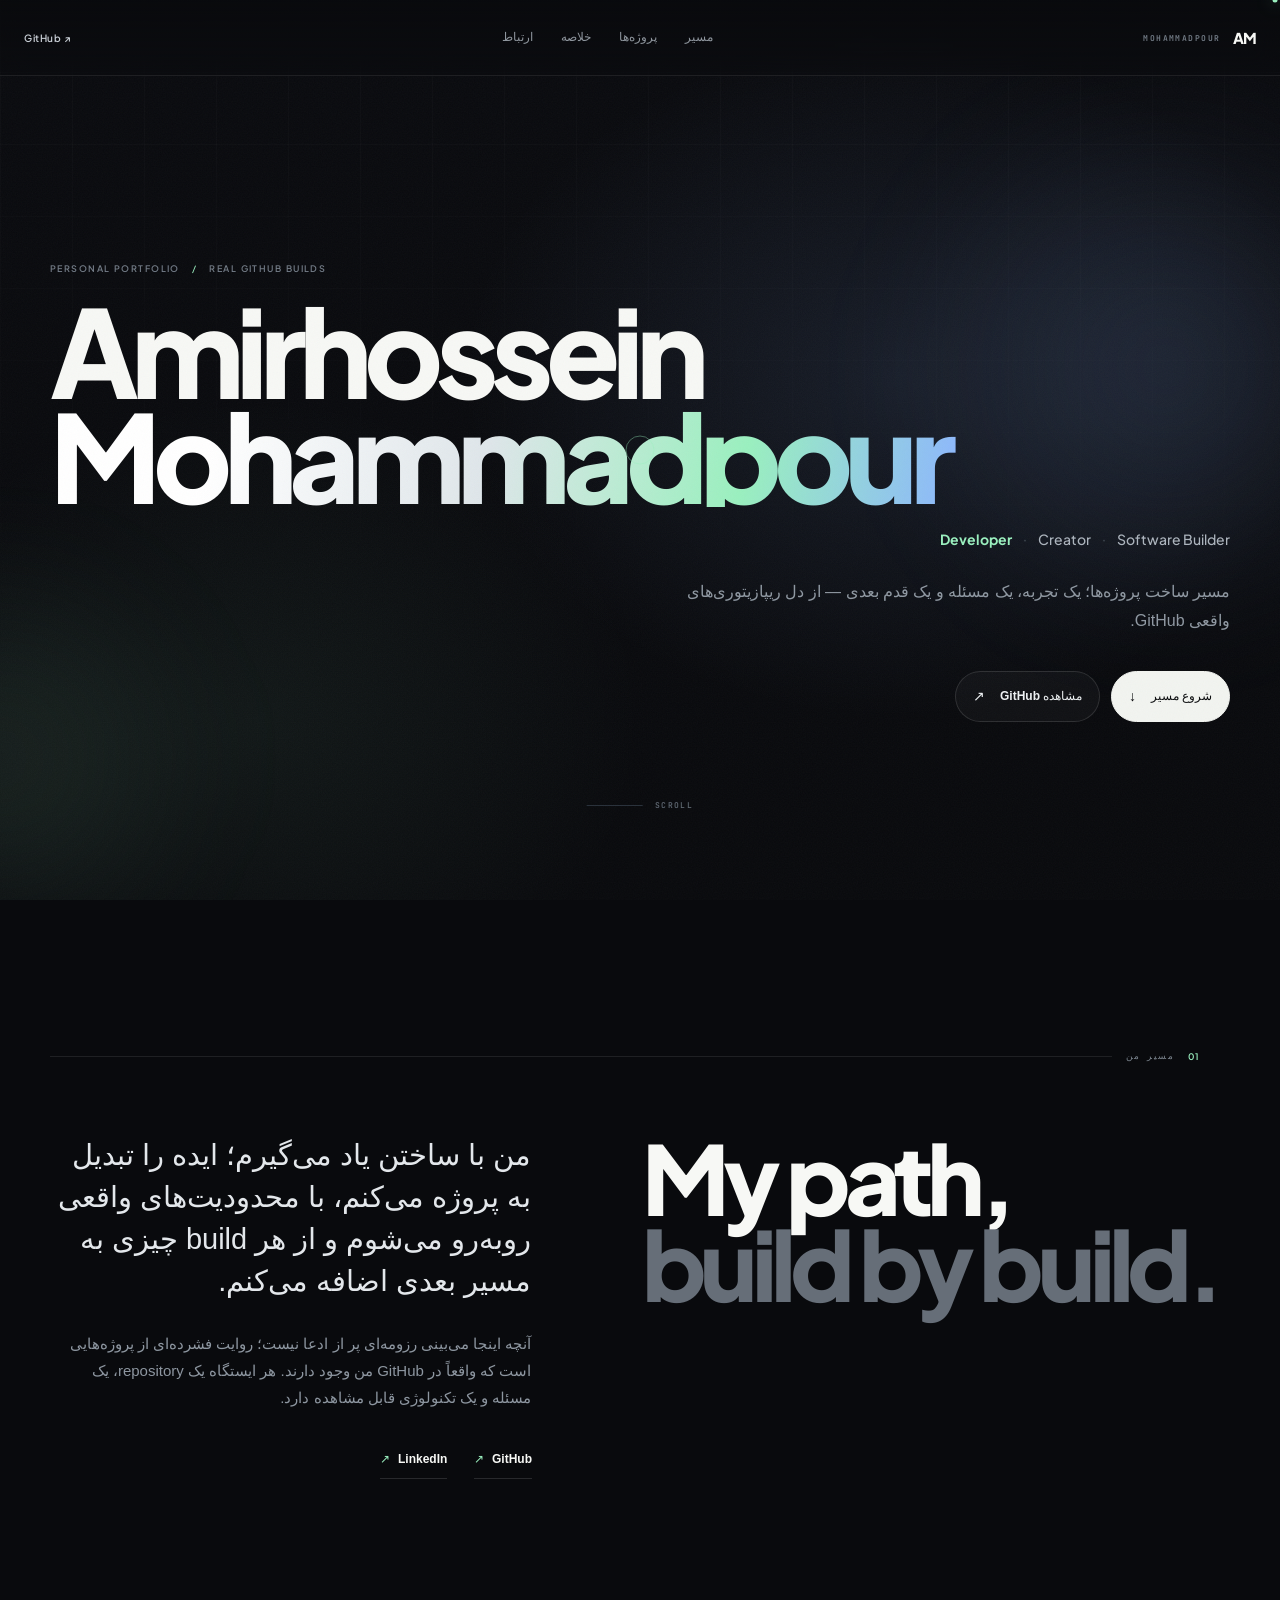
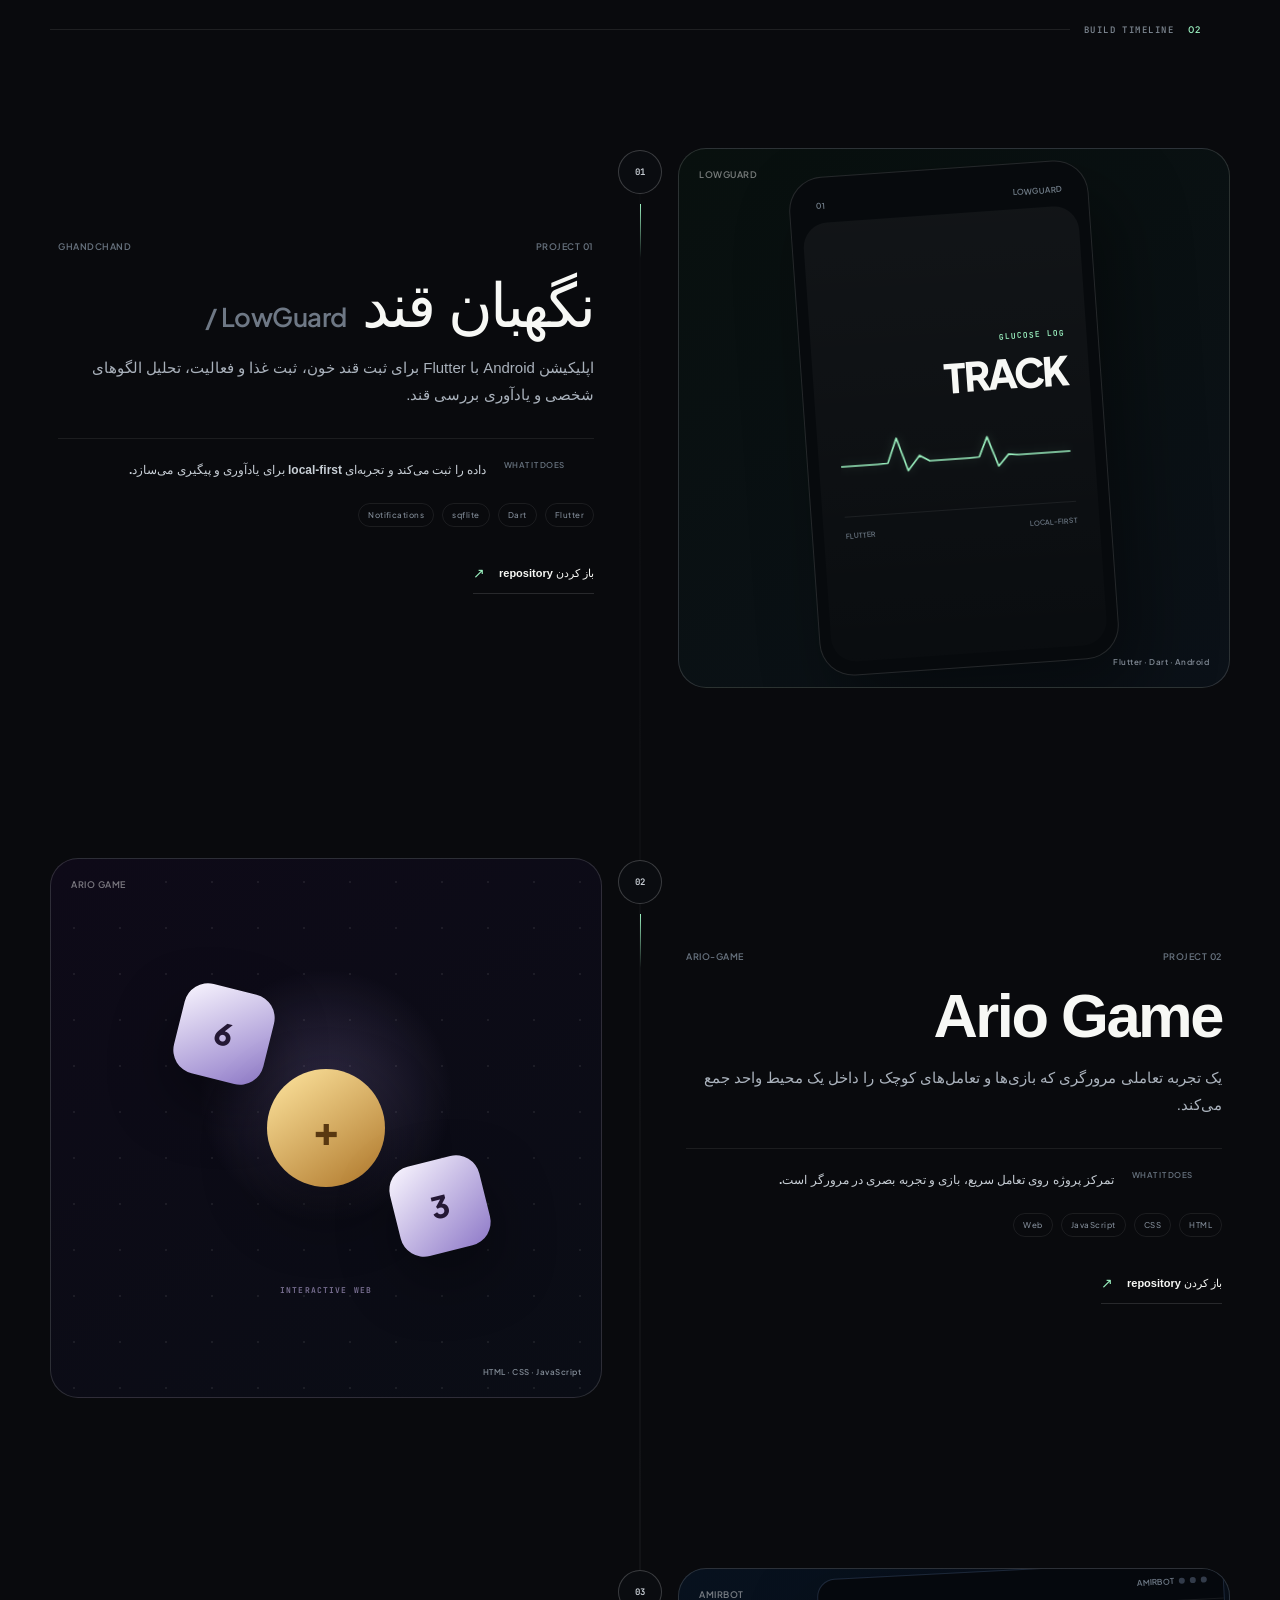
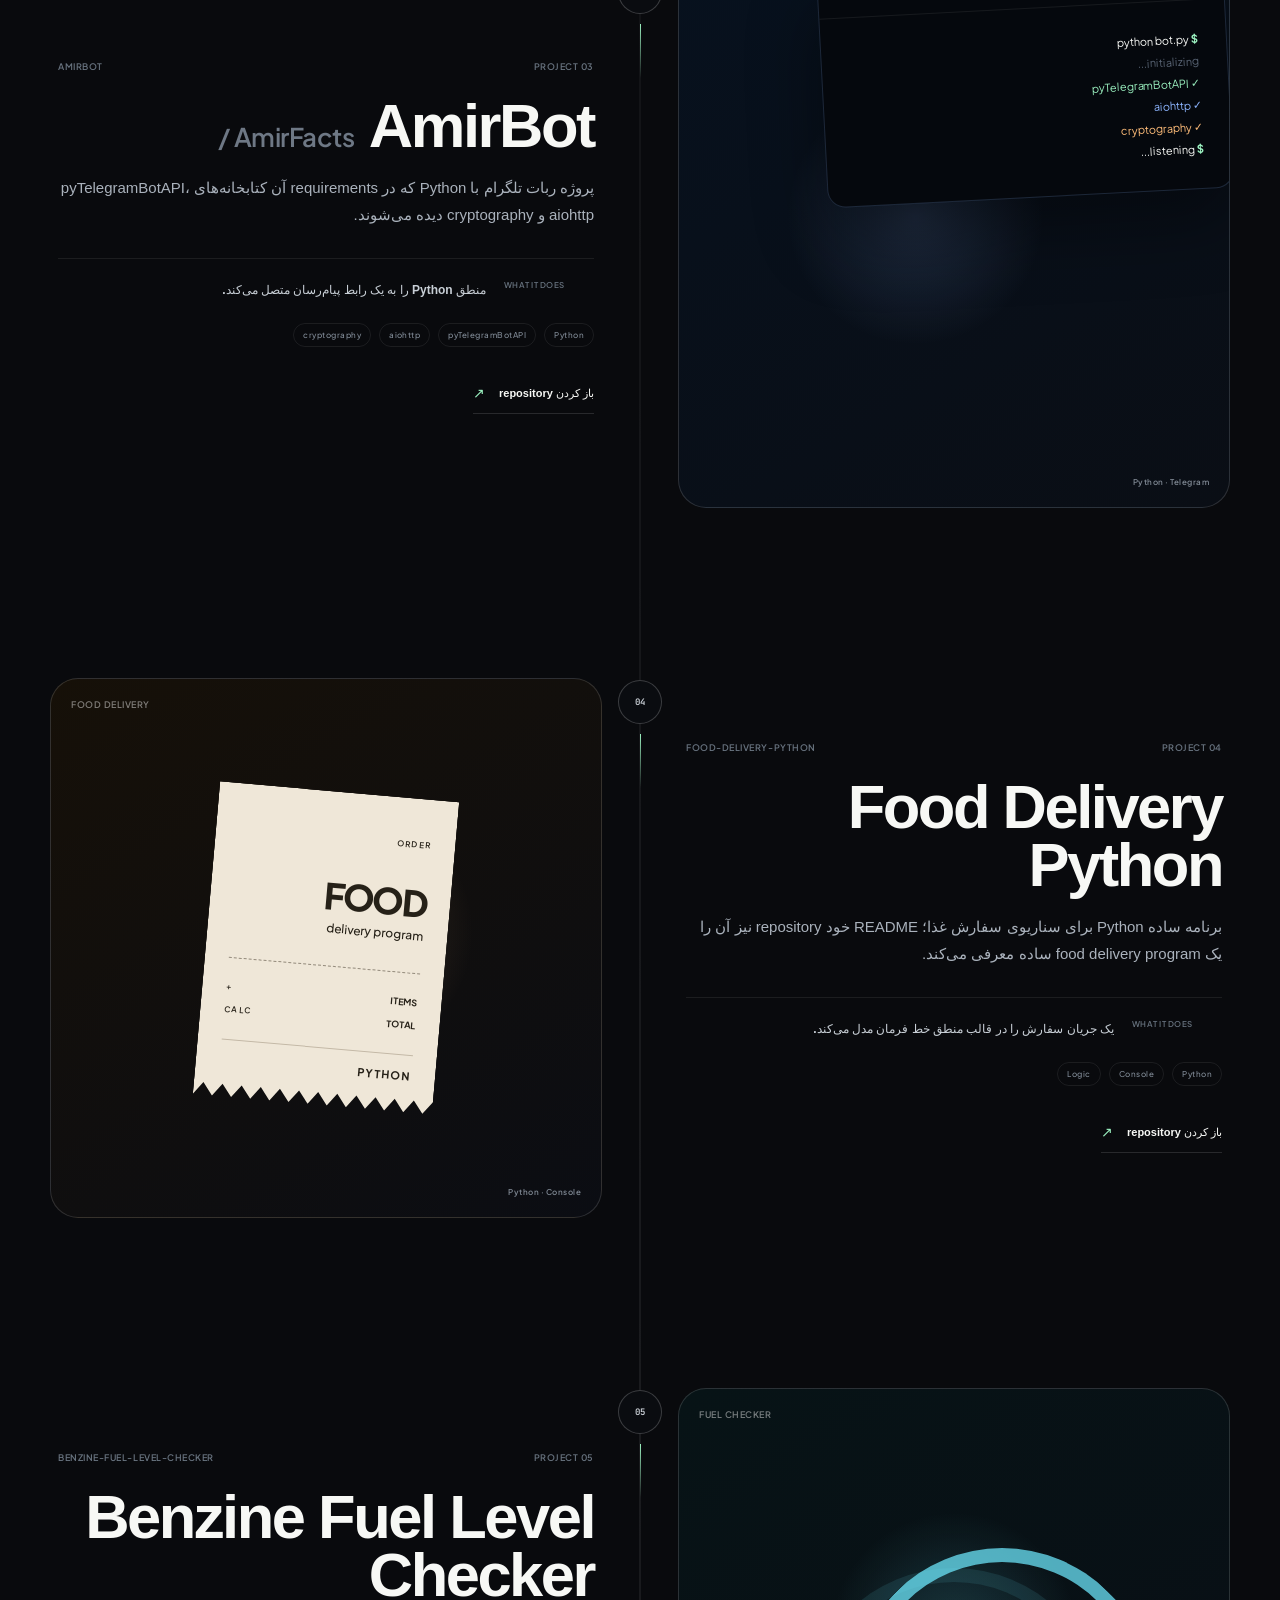
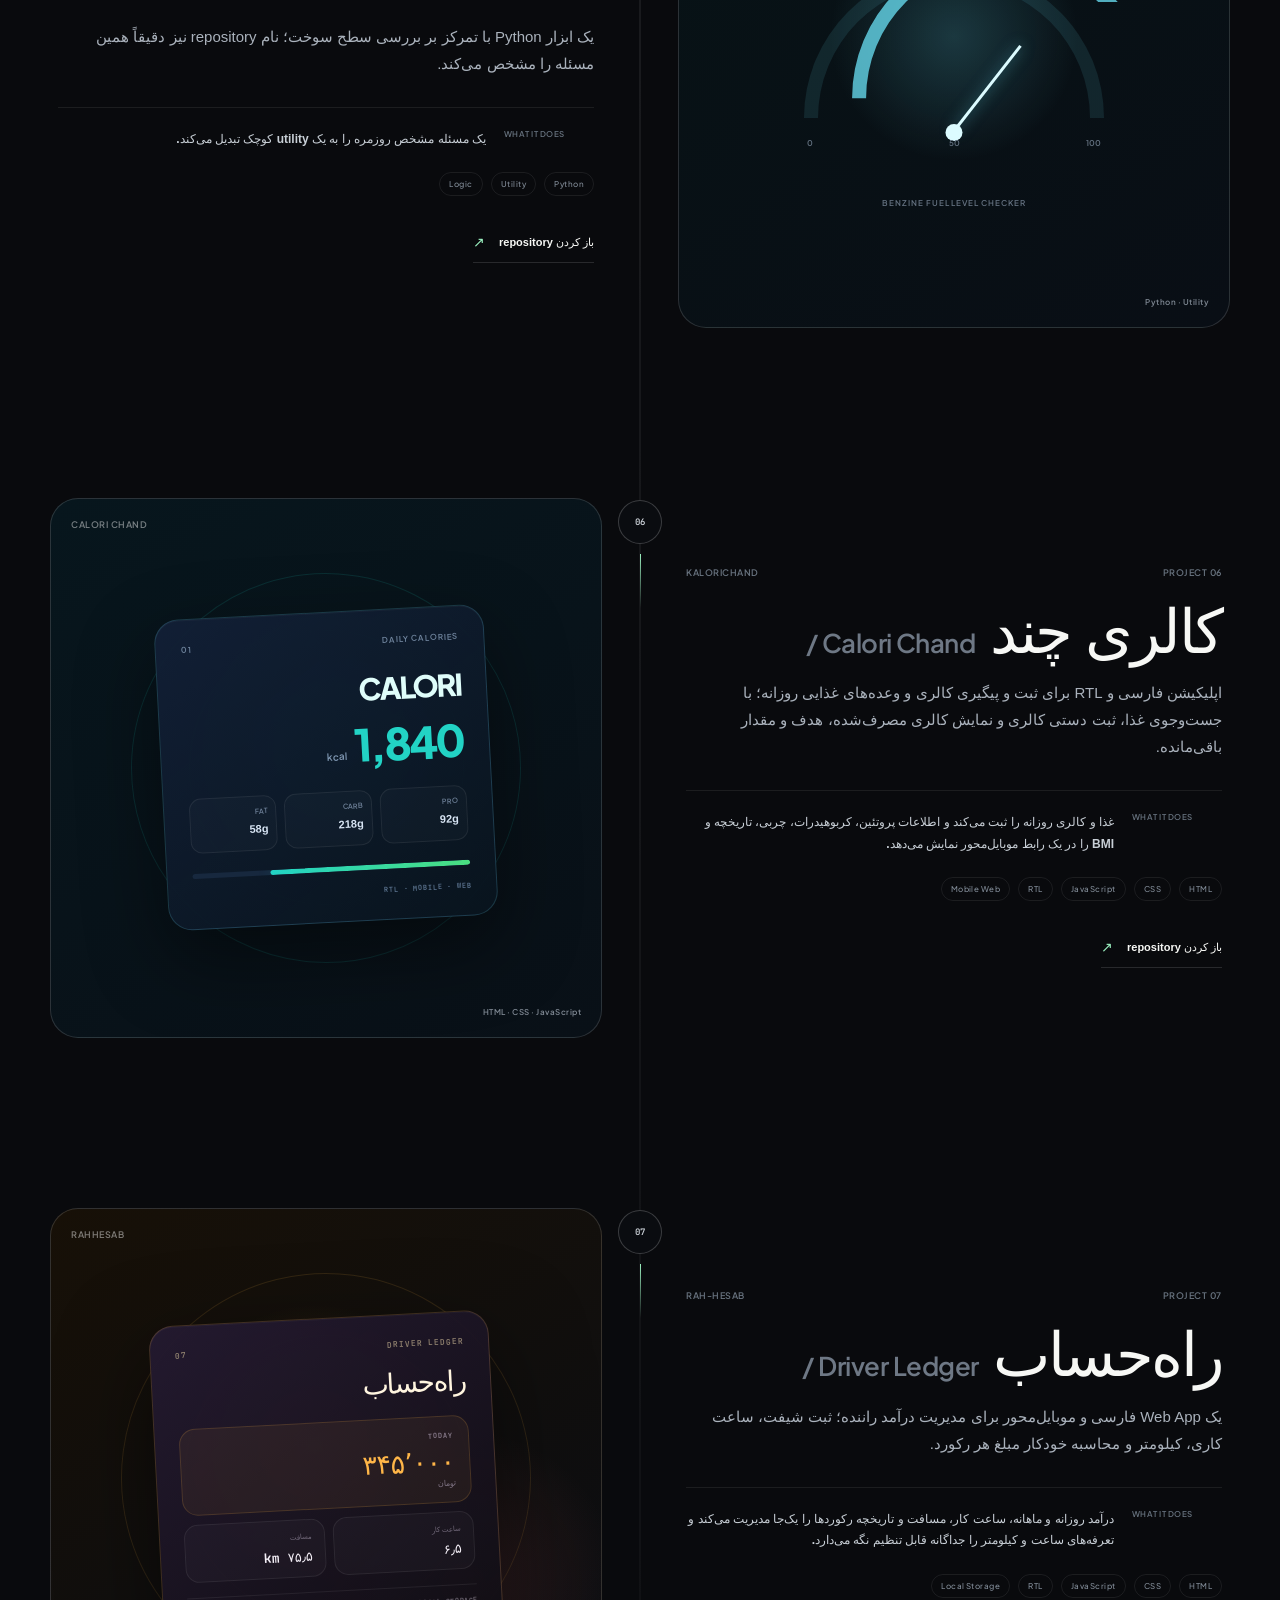
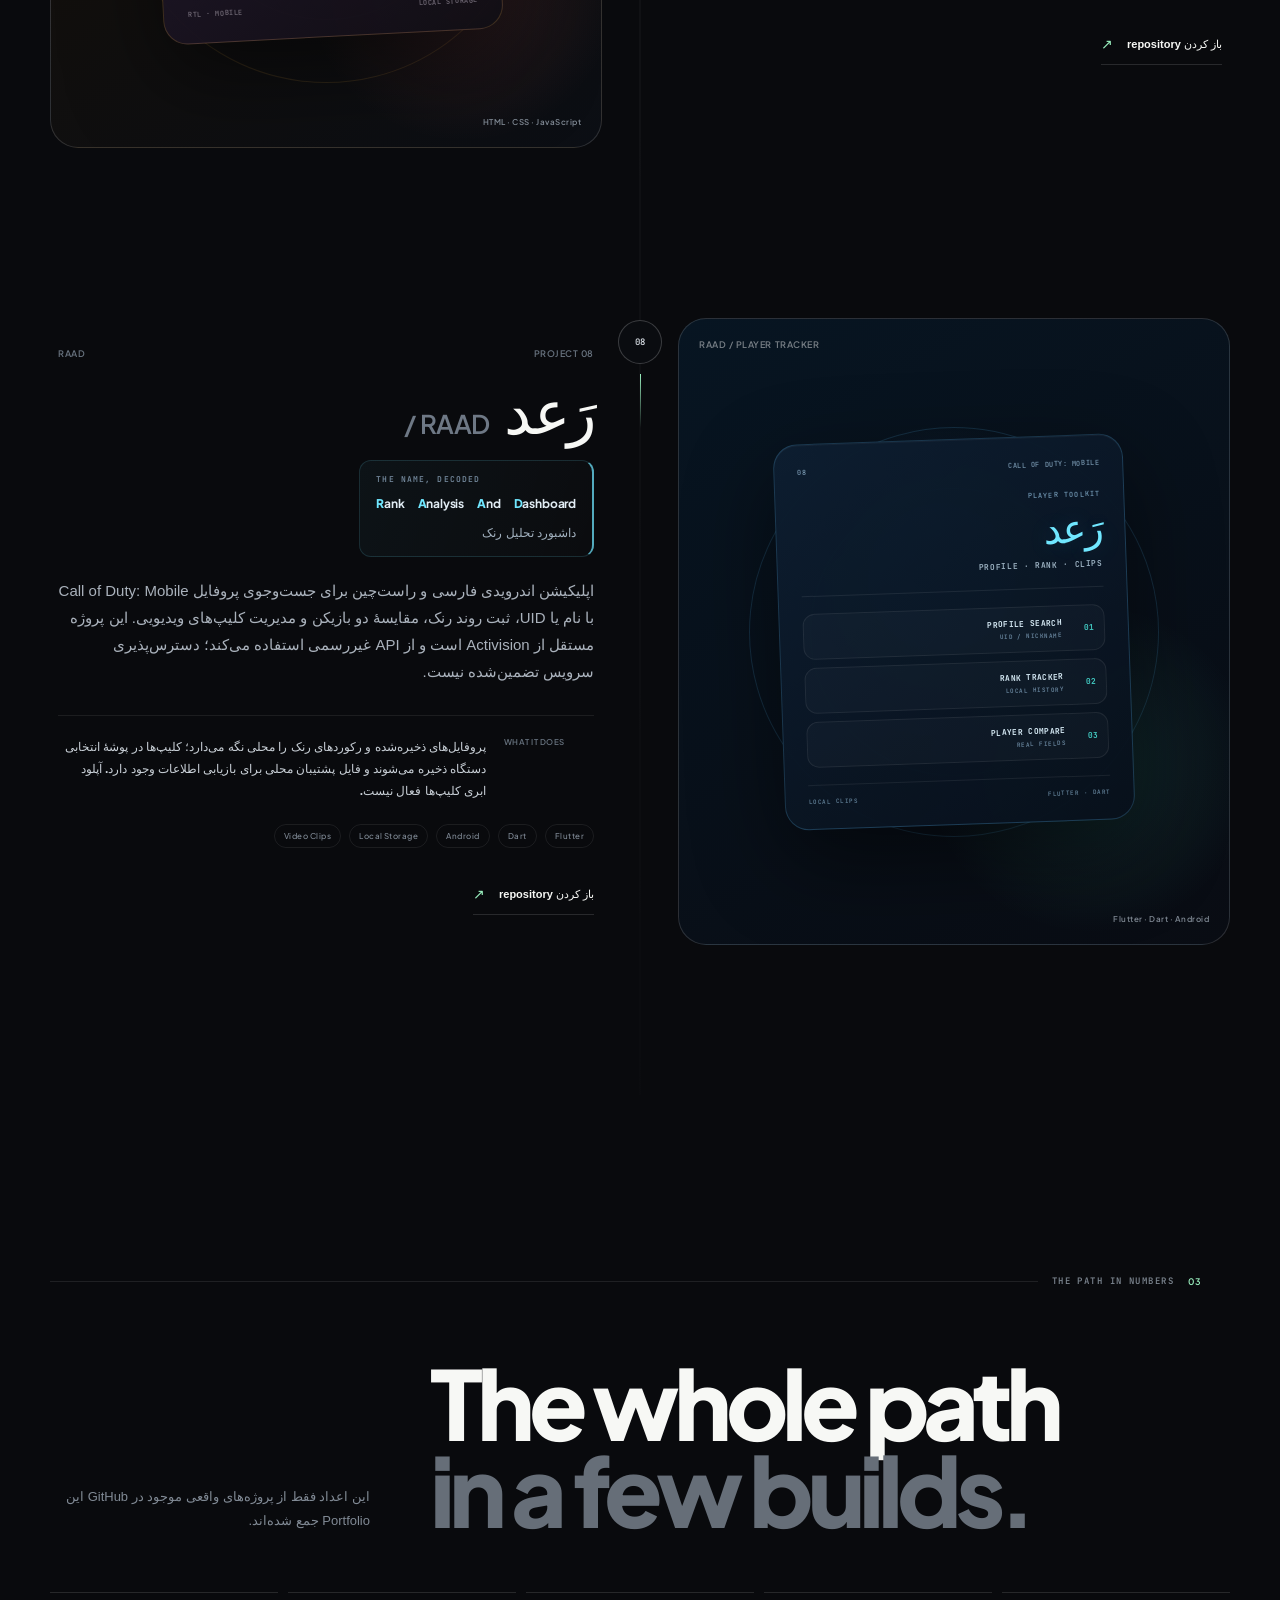
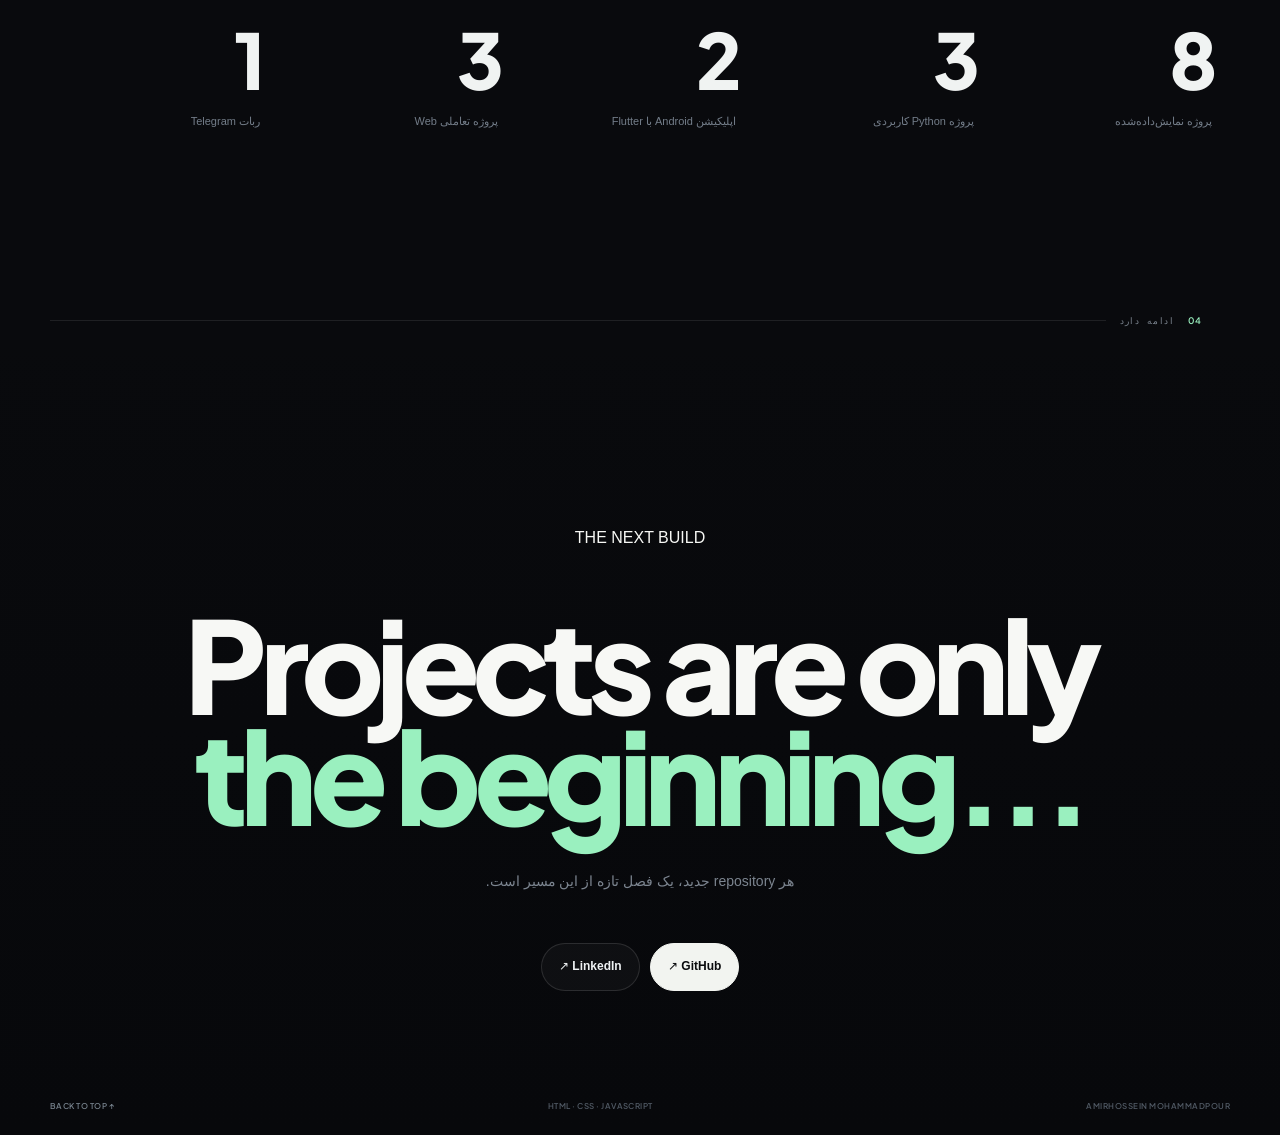
==== index.html @ 5d6fb44b "Trigger Pages refresh after removing amirvpn notice" ====
<!doctype html>
<!-- GitHub Pages rebuild marker: 2026-10-20 — RAAD portfolio cleanup -->
<html lang="fa" dir="rtl">
<head>
  <meta charset="utf-8">
  <meta name="viewport" content="width=device-width,initial-scale=1,viewport-fit=cover">
  <meta name="google-site-verification" content="b7CStk3qO2ciOXUlZgo4PaE_FqLcZEuTEDnnpddjotY" />
  <meta name="theme-color" content="#090a0d">
  <meta name="description" content="Amirhossein Mohammadpour — Developer, Creator, Software Builder">
  <meta property="og:title" content="Amirhossein Mohammadpour">
  <meta property="og:description" content="My path, build by build.">
  <title>Amirhossein Mohammadpour — Portfolio</title>
  <link rel="icon" href="favicon.svg" type="image/svg+xml">
  <link rel="preconnect" href="https://fonts.googleapis.com">
  <link rel="preconnect" href="https://fonts.gstatic.com" crossorigin>
  <link href="https://fonts.googleapis.com/css2?family=Estedad:wght@400;500;600;700;800&family=Plus+Jakarta+Sans:wght@400;500;600;700;800&family=JetBrains+Mono:wght@400;500;600&display=swap" rel="stylesheet">
  <link rel="stylesheet" href="styles.css?v=20261020-raad-clean">
</head>
<body>
  <div class="boot" id="boot"><span>AM</span><i></i></div>
  <div class="grain" aria-hidden="true"></div>
  <div class="cursor-dot" id="cursorDot" aria-hidden="true"></div>
  <div class="cursor-ring" id="cursorRing" aria-hidden="true"></div>

  <header class="topbar">
    <a class="logo" href="#top" aria-label="خانه">
      <strong>AM</strong>
      <span>MOHAMMADPOUR</span>
    </a>
    <nav class="topnav">
      <a href="#story">مسیر</a>
      <a href="#projects">پروژه‌ها</a>
      <a href="#numbers">خلاصه</a>
      <a href="#contact">ارتباط</a>
    </nav>
    <a class="top-link magnetic" href="https://github.com/Amirho33ein7" target="_blank" rel="noopener noreferrer">GitHub ↗</a>
    <button class="menu-btn" id="menuBtn" type="button" aria-expanded="false" aria-label="باز کردن منو"><span></span><span></span></button>
  </header>

  <div class="mobile-nav" id="mobileNav">
    <a href="#story">01 / مسیر</a>
    <a href="#projects">02 / پروژه‌ها</a>
    <a href="#numbers">03 / خلاصه</a>
    <a href="#contact">04 / ارتباط</a>
    <a href="https://github.com/Amirho33ein7" target="_blank" rel="noopener noreferrer">GitHub ↗</a>
  </div>

  <div class="progress-track"><span id="progress"></span></div>

  

  <main id="top">
    <section class="hero">
      <div class="hero-bg"></div>
      <div class="hero-glow hero-glow-one" data-speed=".12"></div>
      <div class="hero-glow hero-glow-two" data-speed="-.08"></div>

      <div class="wrap hero-inner">
        <div class="hero-meta reveal"><span>PERSONAL PORTFOLIO</span><b>/</b><span>REAL GITHUB BUILDS</span></div>
        <h1 class="hero-title">
          <span class="reveal">Amirhossein</span>
          <em class="reveal delay-1">Mohammadpour</em>
        </h1>
        <p class="hero-role reveal delay-2"><strong>Developer</strong><i>·</i><span>Creator</span><i>·</i><span>Software Builder</span></p>
        <p class="hero-intro reveal delay-3">مسیر ساخت پروژه‌ها؛ یک تجربه، یک مسئله و یک قدم بعدی — از دل ریپازیتوری‌های واقعی GitHub.</p>
        <div class="hero-actions reveal delay-4">
          <a class="pill pill-light magnetic" href="#story">شروع مسیر <b>↓</b></a>
          <a class="pill pill-dark magnetic" href="https://github.com/Amirho33ein7" target="_blank" rel="noopener noreferrer">مشاهده GitHub <b>↗</b></a>
        </div>
        <div class="hero-scroll"><span>SCROLL</span><i></i></div>
      </div>
    </section>

    <section class="intro wrap" id="story">
      <div class="section-cap reveal"><span>01</span><b>مسیر من</b><i></i></div>
      <div class="intro-grid">
        <h2 class="editorial reveal">My path,<br><em>build by build.</em></h2>
        <div class="intro-copy">
          <p class="lead reveal delay-1">من با ساختن یاد می‌گیرم؛ ایده را تبدیل به پروژه می‌کنم، با محدودیت‌های واقعی روبه‌رو می‌شوم و از هر build چیزی به مسیر بعدی اضافه می‌کنم.</p>
          <p class="reveal delay-2">آنچه اینجا می‌بینی رزومه‌ای پر از ادعا نیست؛ روایت فشرده‌ای از پروژه‌هایی است که واقعاً در GitHub من وجود دارند. هر ایستگاه یک repository، یک مسئله و یک تکنولوژی قابل مشاهده دارد.</p>
          <div class="socials reveal delay-3">
            <a class="text-link magnetic" href="https://github.com/Amirho33ein7" target="_blank" rel="noopener noreferrer">GitHub <span>↗</span></a>
            <a class="text-link magnetic" href="https://www.linkedin.com/in/amir-hossein-900009435/" target="_blank" rel="noopener noreferrer">LinkedIn <span>↗</span></a>
          </div>
        </div>
      </div>
    </section>

    <section class="timeline wrap" id="projects">
      <div class="section-cap reveal"><span>02</span><b>BUILD TIMELINE</b><i></i></div>

      <article class="timeline-item reveal" data-index="01">
        <div class="timeline-marker"><span>01</span><i></i></div>
        <div class="timeline-visual visual-green">
          <div class="visual-label">LOWGUARD</div>
          <div class="device health-device">
            <div class="device-top"><span>LOWGUARD</span><span>01</span></div>
            <div class="device-screen">
              <small>GLUCOSE LOG</small>
              <strong>TRACK</strong>
              <svg viewBox="0 0 420 100" aria-hidden="true"><path d="M0 67H66l19-1 18-44 18 60 22-26 18 11h72l18-1 16-35 18 54 19-20 19 2h92"/></svg>
              <div class="device-bottom"><span>LOCAL-FIRST</span><span>FLUTTER</span></div>
            </div>
          </div>
          <div class="visual-caption">Flutter · Dart · Android</div>
        </div>
        <div class="timeline-copy">
          <div class="item-meta"><span>PROJECT 01</span><span>GHANDCHAND</span></div>
          <h3>نگهبان قند <small>/ LowGuard</small></h3>
          <p>اپلیکیشن Android با Flutter برای ثبت قند خون، ثبت غذا و فعالیت، تحلیل الگوهای شخصی و یادآوری بررسی قند.</p>
          <div class="why"><span>WHAT IT DOES</span><b>داده را ثبت می‌کند و تجربه‌ای local-first برای یادآوری و پیگیری می‌سازد.</b></div>
          <div class="tags"><span>Flutter</span><span>Dart</span><span>sqflite</span><span>Notifications</span></div>
          <a class="item-link magnetic" href="https://github.com/Amirho33ein7/ghandchand" target="_blank" rel="noopener noreferrer">باز کردن repository <b>↗</b></a>
        </div>
      </article>

      <article class="timeline-item reverse reveal" data-index="02">
        <div class="timeline-marker"><span>02</span><i></i></div>
        <div class="timeline-visual visual-purple">
          <div class="visual-label">ARIO GAME</div>
          <div class="game-stage">
            <div class="star-field"></div>
            <div class="die die-one">6</div>
            <div class="coin"><span>+</span></div>
            <div class="die die-two">3</div>
            <b>INTERACTIVE WEB</b>
          </div>
          <div class="visual-caption">HTML · CSS · JavaScript</div>
        </div>
        <div class="timeline-copy">
          <div class="item-meta"><span>PROJECT 02</span><span>ARIO-GAME</span></div>
          <h3>Ario Game</h3>
          <p>یک تجربه تعاملی مرورگری که بازی‌ها و تعامل‌های کوچک را داخل یک محیط واحد جمع می‌کند.</p>
          <div class="why"><span>WHAT IT DOES</span><b>تمرکز پروژه روی تعامل سریع، بازی و تجربه بصری در مرورگر است.</b></div>
          <div class="tags"><span>HTML</span><span>CSS</span><span>JavaScript</span><span>Web</span></div>
          <a class="item-link magnetic" href="https://github.com/Amirho33ein7/ario-game" target="_blank" rel="noopener noreferrer">باز کردن repository <b>↗</b></a>
        </div>
      </article>

      <article class="timeline-item reveal" data-index="03">
        <div class="timeline-marker"><span>03</span><i></i></div>
        <div class="timeline-visual visual-blue">
          <div class="visual-label">AMIRBOT</div>
          <div class="terminal">
            <div class="terminal-top"><i></i><i></i><i></i><span>AMIRBOT</span></div>
            <div class="terminal-body">
              <p><b>$</b> python bot.py</p>
              <p class="muted">initializing...</p>
              <p class="green">✓ pyTelegramBotAPI</p>
              <p class="blue">✓ aiohttp</p>
              <p class="orange">✓ cryptography</p>
              <p><b>$</b> listening...</p>
            </div>
          </div>
          <div class="visual-caption">Python · Telegram</div>
        </div>
        <div class="timeline-copy">
          <div class="item-meta"><span>PROJECT 03</span><span>AMIRBOT</span></div>
          <h3>AmirBot <small>/ AmirFacts</small></h3>
          <p>پروژه ربات تلگرام با Python که در requirements آن کتابخانه‌های pyTelegramBotAPI، aiohttp و cryptography دیده می‌شوند.</p>
          <div class="why"><span>WHAT IT DOES</span><b>منطق Python را به یک رابط پیام‌رسان متصل می‌کند.</b></div>
          <div class="tags"><span>Python</span><span>pyTelegramBotAPI</span><span>aiohttp</span><span>cryptography</span></div>
          <a class="item-link magnetic" href="https://github.com/Amirho33ein7/amirbot" target="_blank" rel="noopener noreferrer">باز کردن repository <b>↗</b></a>
        </div>
      </article>

      <article class="timeline-item reverse reveal" data-index="04">
        <div class="timeline-marker"><span>04</span><i></i></div>
        <div class="timeline-visual visual-warm">
          <div class="visual-label">FOOD DELIVERY</div>
          <div class="paper">
            <span>ORDER</span><strong>FOOD</strong><em>delivery program</em>
            <i></i>
            <div><b>ITEMS</b><span>+</span></div>
            <div><b>TOTAL</b><span>CALC</span></div>
            <small>PYTHON</small>
          </div>
          <div class="visual-caption">Python · Console</div>
        </div>
        <div class="timeline-copy">
          <div class="item-meta"><span>PROJECT 04</span><span>FOOD-DELIVERY-PYTHON</span></div>
          <h3>Food Delivery Python</h3>
          <p>برنامه ساده Python برای سناریوی سفارش غذا؛ README خود repository نیز آن را یک food delivery program ساده معرفی می‌کند.</p>
          <div class="why"><span>WHAT IT DOES</span><b>یک جریان سفارش را در قالب منطق خط فرمان مدل می‌کند.</b></div>
          <div class="tags"><span>Python</span><span>Console</span><span>Logic</span></div>
          <a class="item-link magnetic" href="https://github.com/Amirho33ein7/food-delivery-python" target="_blank" rel="noopener noreferrer">باز کردن repository <b>↗</b></a>
        </div>
      </article>

      <article class="timeline-item reveal" data-index="05">
        <div class="timeline-marker"><span>05</span><i></i></div>
        <div class="timeline-visual visual-cyan">
          <div class="visual-label">FUEL CHECKER</div>
          <div class="fuel-gauge">
            <div class="arc"></div><div class="needle"></div><div class="hub"></div>
            <span>0</span><span>50</span><span>100</span>
          </div>
          <div class="fuel-name">BENZINE FUEL LEVEL CHECKER</div>
          <div class="visual-caption">Python · Utility</div>
        </div>
        <div class="timeline-copy">
          <div class="item-meta"><span>PROJECT 05</span><span>BENZINE-FUEL-LEVEL-CHECKER</span></div>
          <h3>Benzine Fuel Level Checker</h3>
          <p>یک ابزار Python با تمرکز بر بررسی سطح سوخت؛ نام repository نیز دقیقاً همین مسئله را مشخص می‌کند.</p>
          <div class="why"><span>WHAT IT DOES</span><b>یک مسئله مشخص روزمره را به یک utility کوچک تبدیل می‌کند.</b></div>
          <div class="tags"><span>Python</span><span>Utility</span><span>Logic</span></div>
          <a class="item-link magnetic" href="https://github.com/Amirho33ein7/benzine-fuel-level-checker" target="_blank" rel="noopener noreferrer">باز کردن repository <b>↗</b></a>
        </div>
      </article>

      <article class="timeline-item reverse reveal" data-index="06">
        <div class="timeline-marker"><span>06</span><i></i></div>
        <div class="timeline-visual visual-calorie">
          <div class="visual-label">CALORI CHAND</div>
          <div class="calorie-stage">
            <div class="calorie-orbit orbit-one"></div>
            <div class="calorie-orbit orbit-two"></div>
            <div class="calorie-card">
              <div class="calorie-card-top"><span>DAILY CALORIES</span><span>01</span></div>
              <strong>CALORI</strong>
              <div class="calorie-number"><b>1,840</b><span>kcal</span></div>
              <div class="macro-row">
                <span><i>PRO</i><b>92g</b></span>
                <span><i>CARB</i><b>218g</b></span>
                <span><i>FAT</i><b>58g</b></span>
              </div>
              <div class="calorie-progress"><span></span></div>
              <small>RTL · MOBILE · WEB</small>
            </div>
          </div>
          <div class="visual-caption">HTML · CSS · JavaScript</div>
        </div>
        <div class="timeline-copy">
          <div class="item-meta"><span>PROJECT 06</span><span>KALORICHAND</span></div>
          <h3>کالری چند <small>/ Calori Chand</small></h3>
          <p>اپلیکیشن فارسی و RTL برای ثبت و پیگیری کالری و وعده‌های غذایی روزانه؛ با جست‌وجوی غذا، ثبت دستی کالری و نمایش کالری مصرف‌شده، هدف و مقدار باقی‌مانده.</p>
          <div class="why"><span>WHAT IT DOES</span><b>غذا و کالری روزانه را ثبت می‌کند و اطلاعات پروتئین، کربوهیدرات، چربی، تاریخچه و BMI را در یک رابط موبایل‌محور نمایش می‌دهد.</b></div>
          <div class="tags"><span>HTML</span><span>CSS</span><span>JavaScript</span><span>RTL</span><span>Mobile Web</span></div>
          <a class="item-link magnetic" href="https://github.com/Amirho33ein7/kalorichand" target="_blank" rel="noopener noreferrer">باز کردن repository <b>↗</b></a>
        </div>
      </article>


      <article class="timeline-item reverse reveal" data-index="07">
        <div class="timeline-marker"><span>07</span><i></i></div>
        <div class="timeline-visual visual-rahhesab">
          <div class="visual-label">RAHHESAB</div>
          <div class="rahhesab-stage">
            <div class="rahhesab-orbit orbit-one"></div>
            <div class="rahhesab-orbit orbit-two"></div>
            <div class="rahhesab-card">
              <div class="rahhesab-top"><span>DRIVER LEDGER</span><span>07</span></div>
              <div class="rahhesab-title">راه‌حساب</div>
              <div class="rahhesab-total"><span>TODAY</span><strong>۳۴۵٬۰۰۰</strong><small>تومان</small></div>
              <div class="rahhesab-stats">
                <div><span>ساعت کار</span><b>۶٫۵</b></div>
                <div><span>مسافت</span><b>۷۵٫۵ km</b></div>
              </div>
              <div class="rahhesab-footer"><span>LOCAL STORAGE</span><span>RTL · MOBILE</span></div>
            </div>
          </div>
          <div class="visual-caption">HTML · CSS · JavaScript</div>
        </div>
        <div class="timeline-copy">
          <div class="item-meta"><span>PROJECT 07</span><span>RAH-HESAB</span></div>
          <h3>راه‌حساب <small>/ Driver Ledger</small></h3>
          <p>یک Web App فارسی و موبایل‌محور برای مدیریت درآمد راننده؛ ثبت شیفت، ساعت کاری، کیلومتر و محاسبه خودکار مبلغ هر رکورد.</p>
          <div class="why"><span>WHAT IT DOES</span><b>درآمد روزانه و ماهانه، ساعت کار، مسافت و تاریخچه رکوردها را یک‌جا مدیریت می‌کند و تعرفه‌های ساعت و کیلومتر را جداگانه قابل تنظیم نگه می‌دارد.</b></div>
          <div class="tags"><span>HTML</span><span>CSS</span><span>JavaScript</span><span>RTL</span><span>Local Storage</span></div>
          <a class="item-link magnetic" href="https://github.com/Amirho33ein7/rah-hesab" target="_blank" rel="noopener noreferrer">باز کردن repository <b>↗</b></a>
        </div>
      </article>


      <article class="timeline-item reveal" data-index="08">
        <div class="timeline-marker"><span>08</span><i></i></div>
        <div class="timeline-visual visual-raad">
          <div class="visual-label">RAAD / PLAYER TRACKER</div>
          <div class="raad-stage">
            <div class="raad-orbit raad-orbit-one"></div>
            <div class="raad-orbit raad-orbit-two"></div>
            <div class="raad-card">
              <div class="raad-top"><span>CALL OF DUTY: MOBILE</span><span>08</span></div>
              <div class="raad-brand">
                <small>PLAYER TOOLKIT</small>
                <strong>رَعد</strong>
                <span>PROFILE · RANK · CLIPS</span>
              </div>
              <div class="raad-feature-list">
                <div><span>01</span><b>PROFILE SEARCH</b><i>UID / NICKNAME</i></div>
                <div><span>02</span><b>RANK TRACKER</b><i>LOCAL HISTORY</i></div>
                <div><span>03</span><b>PLAYER COMPARE</b><i>REAL FIELDS</i></div>
              </div>
              <div class="raad-footer"><span>FLUTTER · DART</span><span>LOCAL CLIPS</span></div>
            </div>
          </div>
          <div class="visual-caption">Flutter · Dart · Android</div>
        </div>
        <div class="timeline-copy">
          <div class="item-meta"><span>PROJECT 08</span><span>RAAD</span></div>
          <h3>رَعد <small>/ RAAD</small></h3>
          <div class="raad-expansion" aria-label="RAAD stands for Rank Analysis And Dashboard; معنی فارسی: داشبورد تحلیل رنک">
            <div class="raad-expansion-label">THE NAME, DECODED</div>
            <p class="raad-expansion-words" dir="ltr"><span><b>R</b>ank</span> <span><b>A</b>nalysis</span> <span><b>A</b>nd</span> <span><b>D</b>ashboard</span></p>
            <p class="raad-expansion-meaning" lang="fa" dir="rtl">داشبورد تحلیل رنک</p>
          </div>
          <p>اپلیکیشن اندرویدی فارسی و راست‌چین برای جست‌وجوی پروفایل Call of Duty: Mobile با نام یا UID، ثبت روند رنک، مقایسهٔ دو بازیکن و مدیریت کلیپ‌های ویدیویی. این پروژه مستقل از Activision است و از API غیررسمی استفاده می‌کند؛ دسترس‌پذیری سرویس تضمین‌شده نیست.</p>
          <div class="why"><span>WHAT IT DOES</span><b>پروفایل‌های ذخیره‌شده و رکوردهای رنک را محلی نگه می‌دارد؛ کلیپ‌ها در پوشهٔ انتخابی دستگاه ذخیره می‌شوند و فایل پشتیبان محلی برای بازیابی اطلاعات وجود دارد. آپلود ابری کلیپ‌ها فعال نیست.</b></div>
          <div class="tags"><span>Flutter</span><span>Dart</span><span>Android</span><span>Local Storage</span><span>Video Clips</span></div>
          <a class="item-link magnetic" href="https://github.com/Amirho33ein7/RAAD" target="_blank" rel="noopener noreferrer">باز کردن repository <b>↗</b></a>
        </div>
      </article>

    </section>

    <section class="numbers wrap" id="numbers">
      <div class="section-cap reveal"><span>03</span><b>THE PATH IN NUMBERS</b><i></i></div>
      <div class="numbers-head">
        <h2 class="editorial reveal">The whole path<br><em>in a few builds.</em></h2>
        <p class="reveal delay-1">این اعداد فقط از پروژه‌های واقعی موجود در GitHub این Portfolio جمع شده‌اند.</p>
      </div>
      <div class="stat-grid">
        <div class="stat reveal"><strong data-count="8">0</strong><span>پروژه نمایش‌داده‌شده</span></div>
        <div class="stat reveal delay-1"><strong data-count="3">0</strong><span>پروژه Python کاربردی</span></div>
        <div class="stat reveal delay-2"><strong data-count="2">0</strong><span>اپلیکیشن Android با Flutter</span></div>
        <div class="stat reveal delay-3"><strong data-count="3">0</strong><span>پروژه تعاملی Web</span></div>
        <div class="stat reveal"><strong data-count="1">0</strong><span>ربات Telegram</span></div>
      </div>
    </section>

    <section class="contact" id="contact">
      <div class="wrap">
        <div class="section-cap reveal"><span>04</span><b>ادامه دارد</b><i></i></div>
        <div class="contact-inner">
          <p class="eyebrow reveal">THE NEXT BUILD</p>
          <h2 class="contact-title reveal delay-1">Projects are only<br><em>the beginning...</em></h2>
          <p class="contact-copy reveal delay-2">هر repository جدید، یک فصل تازه از این مسیر است.</p>
          <div class="contact-actions reveal delay-3">
            <a class="pill pill-light magnetic" href="https://github.com/Amirho33ein7" target="_blank" rel="noopener noreferrer">GitHub ↗</a>
            <a class="pill pill-dark magnetic" href="https://www.linkedin.com/in/amir-hossein-900009435/" target="_blank" rel="noopener noreferrer">LinkedIn ↗</a>
          </div>
        </div>
        <footer class="footer">
          <span>AMIRHOSSEIN MOHAMMADPOUR</span>
          <span>HTML · CSS · JAVASCRIPT</span>
          <a href="#top" class="magnetic">BACK TO TOP ↑</a>
        </footer>
      </div>
    </section>
  </main>

  <script src="script.js?v=20261003-native-audio-v7" defer></script>
</body>
</html>
---- styles.css ----
:root{
  --bg:#090a0d;--bg2:#0d0f13;--paper:#eef0ea;--ink:#111315;--white:#f7f8f5;
  --muted:#8b9198;--muted2:#60676f;--line:rgba(255,255,255,.12);--line-dark:rgba(17,19,21,.14);
  --green:#9af0bf;--blue:#8db5ff;--purple:#c2a9ff;--warm:#ffbd7a;--cyan:#6eeaff;
  --max:1180px;--ease:cubic-bezier(.2,.8,.2,1)
}
*{box-sizing:border-box}html{scroll-behavior:smooth}body{margin:0;background:var(--bg);color:var(--white);font-family:Estedad,Vazirmatn,"Plus Jakarta Sans","Plus Jakarta Sans","DM Sans",sans-serif;line-height:1.8;overflow-x:hidden}a{color:inherit;text-decoration:none}button{font:inherit}
::selection{background:rgba(154,240,191,.25);color:#fff}.grain{position:fixed;inset:0;pointer-events:none;z-index:90;opacity:.035;background-image:url("data:image/svg+xml,%3Csvg xmlns='http://www.w3.org/2000/svg' width='160' height='160'%3E%3Cfilter id='n'%3E%3CfeTurbulence type='fractalNoise' baseFrequency='.8' numOctaves='3' stitchTiles='stitch'/%3E%3C/filter%3E%3Crect width='100%25' height='100%25' filter='url(%23n)'/%3E%3C/svg%3E")}
.boot{position:fixed;inset:0;z-index:200;background:#07080b;display:grid;place-items:center;transition:opacity .7s var(--ease),visibility .7s}.boot.hide{opacity:0;visibility:hidden}.boot span{font:800 clamp(52px,9vw,110px)/1 "Plus Jakarta Sans","DM Sans",sans-serif;letter-spacing:-.12em}.boot i{position:absolute;left:24px;right:24px;bottom:30px;height:1px;background:#22262d}.boot i:after{content:"";display:block;width:100%;height:100%;background:var(--green);transform:scaleX(0);transform-origin:left;animation:boot 1.3s var(--ease) forwards}@keyframes boot{to{transform:scaleX(1)}}

.wrap{width:min(var(--max),calc(100% - 48px));margin:0 auto}.topbar{position:fixed;top:0;left:0;right:0;height:76px;display:flex;align-items:center;justify-content:space-between;padding:0 24px;z-index:100;background:linear-gradient(180deg,rgba(9,10,13,.94),rgba(9,10,13,.3));backdrop-filter:blur(14px);border-bottom:1px solid rgba(255,255,255,.05)}
.logo{display:flex;align-items:center;gap:12px}.logo strong{font:800 15px/1 "Plus Jakarta Sans","DM Sans",sans-serif;letter-spacing:-.05em}.logo span{font:600 8px/1 "JetBrains Mono",monospace;letter-spacing:.18em;color:#77808b}.topnav{display:flex;gap:28px;font-size:12px;color:#8f969e}.topnav a{transition:color .2s}.topnav a:hover{color:#fff}.top-link{font:600 10px "JetBrains Mono",monospace;color:#c8ced5}.top-link:hover{color:var(--green)}.menu-btn{display:none;border:0;background:none;width:38px;height:34px;padding:5px}.menu-btn span{display:block;height:1px;background:#fff;margin:6px 0}.mobile-nav{position:fixed;inset:76px 0 0;z-index:95;background:rgba(9,10,13,.98);backdrop-filter:blur(20px);display:flex;flex-direction:column;padding:34px 24px;gap:13px;transform:translateY(-12px);opacity:0;visibility:hidden;transition:.45s var(--ease)}.mobile-nav.open{transform:none;opacity:1;visibility:visible}.mobile-nav a{font-size:30px;font-weight:700;letter-spacing:-.05em}.music-start-btn{position:fixed;right:18px;bottom:18px;z-index:120;padding:11px 15px;border:1px solid rgba(154,240,191,.36);border-radius:999px;background:rgba(12,16,20,.94);color:#dfffee;box-shadow:0 14px 40px rgba(0,0,0,.34);font:700 12px "Estedad",sans-serif;backdrop-filter:blur(14px);cursor:pointer}.music-start-btn:hover{transform:translateY(-1px)}.music-start-btn:active{transform:translateY(0)}
.progress-track{position:fixed;top:75px;left:0;right:0;height:1px;background:rgba(255,255,255,.04);z-index:101}.progress-track span{display:block;height:100%;width:0;background:var(--green)}

.cursor-dot,.cursor-ring{position:fixed;pointer-events:none;z-index:180;display:none;transform:translate(-50%,-50%)}.cursor-dot{width:5px;height:5px;border-radius:50%;background:var(--green);box-shadow:0 0 15px rgba(154,240,191,.55)}.cursor-ring{width:29px;height:29px;border:1px solid rgba(154,240,191,.4);border-radius:50%;transition:width .2s,height .2s,border-color .2s}

.hero{position:relative;min-height:100svh;overflow:hidden;padding-top:76px;display:flex;align-items:center}.hero-bg{position:absolute;inset:0;background:
radial-gradient(700px 550px at 70% 42%,rgba(141,181,255,.11),transparent 62%),
radial-gradient(600px 500px at 20% 80%,rgba(154,240,191,.06),transparent 65%),
linear-gradient(180deg,#0a0b0f,#090a0d)}.hero-bg:after{content:"";position:absolute;inset:0;background:linear-gradient(rgba(255,255,255,.025) 1px,transparent 1px),linear-gradient(90deg,rgba(255,255,255,.025) 1px,transparent 1px);background-size:72px 72px;mask-image:linear-gradient(to bottom,#000,transparent 80%)}.hero-glow{position:absolute;border-radius:50%;filter:blur(55px);pointer-events:none}.hero-glow-one{width:46vw;height:46vw;right:-14vw;top:8vh;background:radial-gradient(circle,rgba(141,181,255,.15),transparent 68%)}.hero-glow-two{width:36vw;height:36vw;left:-18vw;bottom:-10vh;background:radial-gradient(circle,rgba(154,240,191,.10),transparent 70%)}
.hero-inner{position:relative;z-index:2;padding:13vh 0 12vh}.hero-meta{display:flex;gap:12px;align-items:center;font:600 9px "JetBrains Mono",monospace;color:#727b86;letter-spacing:.16em}.hero-meta b{color:var(--green);font-weight:500}.hero-title{margin:24px 0 20px;font:800 clamp(4.2rem,11.3vw,10.4rem)/.86 "Plus Jakarta Sans","DM Sans",sans-serif;letter-spacing:-.09em}.hero-title span,.hero-title em{display:block}.hero-title em{font-style:normal;background:linear-gradient(100deg,#fff 18%,#dfe6ea 48%,var(--green) 76%,var(--blue));color:transparent;background-clip:text}.hero-role{display:flex;gap:10px;align-items:center;flex-wrap:wrap;font-size:14px;color:#adb5be}.hero-role i{font-style:normal;color:#47505a}.hero-role strong{color:var(--green)}.hero-intro{max-width:560px;margin:26px 0 35px;font-size:16px;color:#8f98a2}.hero-actions{display:flex;gap:10px;flex-wrap:wrap}.pill{display:inline-flex;align-items:center;gap:15px;padding:12px 17px;border-radius:999px;font-size:12px;font-weight:700;border:1px solid var(--line);transition:transform .3s var(--ease),border-color .3s,background .3s}.pill b{font-size:14px}.pill-light{background:#f2f4f0;color:#0a0b0d;border-color:#f2f4f0}.pill-light:hover{background:var(--green);border-color:var(--green)}.pill-dark{background:rgba(255,255,255,.03);color:#eff2f4}.pill-dark:hover{border-color:rgba(154,240,191,.35);background:rgba(154,240,191,.05)}.hero-scroll{position:absolute;bottom:20px;left:50%;transform:translateX(-50%);display:flex;align-items:center;gap:12px;color:#5d6671;font:600 8px "JetBrains Mono",monospace;letter-spacing:.18em}.hero-scroll i{display:block;width:56px;height:1px;background:#28303a}

.section-cap{display:grid;grid-template-columns:42px auto 1fr;gap:14px;align-items:center;margin-bottom:72px}.section-cap span,.section-cap b{font:600 9px "JetBrains Mono",monospace;letter-spacing:.16em}.section-cap span{color:var(--green)}.section-cap b{color:#7a838d}.section-cap i{height:1px;background:rgba(255,255,255,.09)}

.intro{padding:150px 0 135px}.intro-grid{display:grid;grid-template-columns:1.1fr .9fr;gap:110px;align-items:start}.editorial{margin:0;font:800 clamp(3.8rem,7.5vw,7.8rem)/.9 "Plus Jakarta Sans","DM Sans",sans-serif;letter-spacing:-.085em}.editorial em{font-style:normal;color:#666e78}.intro-copy{max-width:620px}.intro-copy p{color:#8d96a0;font-size:15px;margin:0 0 18px}.intro-copy .lead{font-size:clamp(21px,2.4vw,29px);line-height:1.45;color:#e3e7eb;margin-bottom:28px}.socials{display:flex;gap:26px;margin-top:38px}.text-link{display:inline-flex;gap:8px;align-items:center;padding-bottom:7px;border-bottom:1px solid rgba(255,255,255,.13);font-size:12px;font-weight:700}.text-link span{color:var(--green)}

.timeline{padding:10px 0 150px;position:relative}.timeline:before{content:"";position:absolute;top:150px;bottom:130px;left:50%;width:1px;background:linear-gradient(to bottom,rgba(255,255,255,.02),rgba(255,255,255,.14),rgba(255,255,255,.02));transform:translateX(-50%)}.timeline-item{position:relative;display:grid;grid-template-columns:1fr 1fr;gap:76px;min-height:640px;padding:40px 0 130px}.timeline-item.reverse .timeline-visual{grid-column:2}.timeline-item.reverse .timeline-copy{grid-row:1;grid-column:1}.timeline-marker{position:absolute;left:50%;top:42px;transform:translateX(-50%);z-index:5;display:flex;flex-direction:column;align-items:center;gap:10px}.timeline-marker span{display:grid;place-items:center;width:44px;height:44px;border:1px solid rgba(255,255,255,.2);border-radius:50%;background:#0a0c10;color:#cfd5dc;font:600 9px "JetBrains Mono",monospace}.timeline-marker i{width:1px;height:54px;background:linear-gradient(var(--green),transparent)}
.timeline-visual{position:relative;min-height:540px;border-radius:28px;overflow:hidden;border:1px solid var(--line);background:#0c1016;transform:translateY(20px);transition:transform .9s var(--ease),border-color .5s}.timeline-item.visible .timeline-visual{transform:none;border-color:rgba(255,255,255,.14)}.visual-label{position:absolute;top:20px;left:20px;font:600 9px "JetBrains Mono",monospace;color:rgba(255,255,255,.45);letter-spacing:.12em}.visual-caption{position:absolute;right:20px;bottom:20px;font:600 8px "JetBrains Mono",monospace;color:#7e8792;letter-spacing:.1em}.visual-green{background:radial-gradient(circle at 50% 43%,rgba(154,240,191,.17),transparent 30%),linear-gradient(150deg,#08100e,#0b1118)}.visual-purple{background:radial-gradient(circle at 50% 44%,rgba(194,169,255,.2),transparent 31%),linear-gradient(150deg,#0e0a18,#0a0d15)}.visual-blue{background:radial-gradient(circle at 43% 46%,rgba(141,181,255,.17),transparent 30%),linear-gradient(150deg,#07111e,#0a0e15)}.visual-warm{background:radial-gradient(circle at 53% 47%,rgba(255,189,122,.18),transparent 32%),linear-gradient(150deg,#161008,#0b0d13)}.visual-cyan{background:radial-gradient(circle at 50% 46%,rgba(110,234,255,.18),transparent 31%),linear-gradient(150deg,#071316,#090e15)}
.timeline-copy{align-self:center;padding:30px 8px}.item-meta{display:flex;justify-content:space-between;gap:15px;font:600 9px "JetBrains Mono",monospace;color:#68737f;letter-spacing:.12em}.timeline-copy h3{margin:25px 0 18px;font-size:clamp(2.6rem,4.8vw,5.1rem);line-height:.95;letter-spacing:-.075em;font-weight:800}.timeline-copy h3 small{font-size:.42em;color:#6e7885;font-weight:600}.timeline-copy>p{margin:0;color:#aab2bc;font-size:15px;max-width:580px}.why{display:grid;grid-template-columns:90px 1fr;gap:18px;margin-top:30px;padding-top:21px;border-top:1px solid rgba(255,255,255,.08)}.why span{font:600 8px "JetBrains Mono",monospace;color:#66717d;letter-spacing:.12em}.why b{font-size:12px;color:#c8cfd6}.tags{display:flex;flex-wrap:wrap;gap:8px;margin-top:22px}.tags span{padding:6px 9px;border:1px solid rgba(255,255,255,.08);border-radius:999px;color:#818b97;font:500 8px "JetBrains Mono",monospace}.item-link{display:inline-flex;gap:14px;align-items:center;margin-top:34px;padding-bottom:7px;border-bottom:1px solid rgba(255,255,255,.13);font-size:11px;font-weight:700}.item-link b{color:var(--green);font-size:14px}.excluded{display:grid;grid-template-columns:auto auto 1fr;gap:14px;align-items:center;padding:22px 0;border-top:1px solid rgba(255,255,255,.08);color:#606974;font:600 8px "JetBrains Mono",monospace;letter-spacing:.07em}.excluded strong{color:#939ca5;font-size:10px}.excluded p{margin:0;color:#555e68;font-weight:500;letter-spacing:0}

.device{position:absolute;width:300px;height:500px;left:50%;top:50%;transform:translate(-50%,-50%) rotate(-4deg);border:1px solid rgba(255,255,255,.12);border-radius:34px;padding:11px;background:#070a0d;box-shadow:20px 34px 75px rgba(0,0,0,.4)}.device-top{display:flex;justify-content:space-between;padding:12px 15px;color:#6f7b86;font:600 8px "JetBrains Mono",monospace}.device-screen{height:440px;border-radius:25px;background:linear-gradient(180deg,rgba(255,255,255,.045),rgba(255,255,255,.012));padding:30px 22px;display:flex;flex-direction:column;justify-content:center}.device-screen small{font:600 8px "JetBrains Mono",monospace;color:var(--green);letter-spacing:.12em}.device-screen strong{font:800 40px/1 "Plus Jakarta Sans","DM Sans",sans-serif;letter-spacing:-.06em;margin:12px 0 25px}.device-screen svg{width:100%;height:auto}.device-screen path{fill:none;stroke:var(--green);stroke-width:3;stroke-linecap:round;stroke-linejoin:round;filter:drop-shadow(0 0 8px rgba(154,240,191,.2))}.device-bottom{display:flex;justify-content:space-between;margin-top:32px;padding-top:14px;border-top:1px solid rgba(255,255,255,.07);font:600 7px "JetBrains Mono",monospace;color:#66717d}
.game-stage{position:absolute;inset:0;display:grid;place-items:center}.star-field{position:absolute;inset:0;background-image:radial-gradient(circle,rgba(255,255,255,.38) 1px,transparent 1px);background-size:46px 46px;opacity:.18}.die{position:absolute;width:92px;height:92px;display:grid;place-items:center;border-radius:24px;background:linear-gradient(145deg,#faf7ff,#8e79c8);color:#241834;font:800 30px "Plus Jakarta Sans","DM Sans",sans-serif;box-shadow:0 25px 60px rgba(0,0,0,.35)}.die-one{left:23%;top:24%;transform:rotate(14deg);animation:float1 4s ease-in-out infinite}.die-two{right:21%;bottom:27%;transform:rotate(-14deg);animation:float2 4.8s .4s ease-in-out infinite}.coin{position:absolute;left:50%;top:50%;width:118px;height:118px;border-radius:50%;display:grid;place-items:center;background:linear-gradient(145deg,#ffe6a0,#ae7629);box-shadow:0 25px 65px rgba(0,0,0,.45);transform:translate(-50%,-50%);animation:spinCoin 5s linear infinite}.coin span{font:800 42px "Plus Jakarta Sans","DM Sans",sans-serif;color:#593811}.game-stage>b{position:absolute;bottom:19%;left:50%;transform:translateX(-50%);white-space:nowrap;color:#7d7396;font:600 8px "JetBrains Mono",monospace;letter-spacing:.14em}@keyframes float1{50%{transform:translateY(-14px) rotate(7deg)}}@keyframes float2{50%{transform:translateY(12px) rotate(-8deg)}}@keyframes spinCoin{50%{transform:translate(-50%,-50%) rotateY(180deg)}}
.terminal{width:74%;border:1px solid rgba(141,181,255,.18);border-radius:18px;overflow:hidden;background:#05080d;box-shadow:0 30px 70px rgba(0,0,0,.4);transform:rotate(-3deg)}.terminal-top{display:flex;align-items:center;gap:5px;padding:14px 16px;border-bottom:1px solid rgba(255,255,255,.07);font:600 8px "JetBrains Mono",monospace;color:#6d7885}.terminal-top i{width:6px;height:6px;border-radius:50%;background:#323b4a}.terminal-top span{margin-left:auto}.terminal-body{padding:28px;font:11px/2 "JetBrains Mono",monospace}.terminal-body p{margin:0}.terminal-body b{color:var(--green)}.terminal-body .muted{color:#586373}.terminal-body .green{color:var(--green)}.terminal-body .blue{color:var(--blue)}.terminal-body .orange{color:var(--warm)}
.paper{position:absolute;left:50%;top:50%;width:240px;padding:30px 24px;background:#efe7d8;color:#262118;box-shadow:20px 30px 60px rgba(0,0,0,.38);transform:translate(-50%,-50%) rotate(5deg);clip-path:polygon(0 0,100% 0,100% 96%,96% 100%,92% 96%,88% 100%,84% 96%,80% 100%,76% 96%,72% 100%,68% 96%,64% 100%,60% 96%,56% 100%,52% 96%,48% 100%,44% 96%,40% 100%,36% 96%,32% 100%,28% 96%,24% 100%,20% 96%,16% 100%,12% 96%,8% 100%,4% 96%,0 100%)}.paper span{font:600 8px "JetBrains Mono",monospace;letter-spacing:.16em}.paper strong{display:block;font:800 36px/1 "Plus Jakarta Sans","DM Sans",sans-serif;letter-spacing:-.07em;margin-top:27px}.paper em{font:500 12px "Plus Jakarta Sans","DM Sans",sans-serif}.paper i{display:block;border-top:1px dashed #938a7b;margin:23px 0}.paper div{display:flex;justify-content:space-between;font:600 9px "JetBrains Mono",monospace;margin:12px 0}.paper small{display:block;margin-top:24px;padding-top:14px;border-top:1px solid #c4b9a7;font:700 11px "JetBrains Mono",monospace;letter-spacing:.12em}
.fuel-gauge{position:absolute;left:50%;top:50%;width:300px;height:180px;transform:translate(-50%,-50%)}.arc{position:absolute;left:0;right:0;top:0;height:150px;border:14px solid rgba(110,234,255,.10);border-bottom:0;border-radius:300px 300px 0 0}.arc:after{content:"";position:absolute;inset:-14px;border:14px solid transparent;border-top-color:var(--cyan);border-right-color:var(--cyan);border-radius:300px 300px 0 0;transform:rotate(-45deg);opacity:.72}.needle{position:absolute;left:50%;bottom:17px;width:3px;height:108px;background:#dcfbff;transform:translateX(-50%) rotate(38deg);transform-origin:bottom center;box-shadow:0 0 14px rgba(110,234,255,.5)}.hub{position:absolute;left:50%;bottom:7px;width:17px;height:17px;border-radius:50%;background:#dcfbff;transform:translateX(-50%)}.fuel-gauge span{position:absolute;bottom:0;font:600 8px "JetBrains Mono",monospace;color:#637180}.fuel-gauge span:nth-last-child(3){left:3px}.fuel-gauge span:nth-last-child(2){left:50%;transform:translateX(-50%)}.fuel-gauge span:last-child{right:3px}.fuel-name{position:absolute;bottom:22%;left:50%;transform:translateX(-50%);white-space:nowrap;color:#647180;font:600 8px "JetBrains Mono",monospace;letter-spacing:.12em}

.visual-calorie{background:radial-gradient(circle at 52% 46%,rgba(34,211,197,.20),transparent 34%),linear-gradient(150deg,#07161d,#091017)}
.calorie-stage{position:absolute;inset:0;display:grid;place-items:center;overflow:hidden}
.calorie-orbit{position:absolute;border:1px solid rgba(34,211,197,.13);border-radius:50%;transform:rotate(-18deg)}
.orbit-one{width:390px;height:390px}
.orbit-two{width:275px;height:275px;border-color:rgba(74,222,128,.10)}
.calorie-card{position:relative;width:min(78%,330px);padding:25px;border:1px solid rgba(110,234,255,.16);border-radius:24px;background:linear-gradient(145deg,rgba(18,32,54,.96),rgba(9,20,30,.94));box-shadow:0 30px 80px rgba(0,0,0,.46),inset 0 1px 0 rgba(255,255,255,.035);transform:rotate(-3deg)}
.calorie-card-top{display:flex;justify-content:space-between;color:#70859e;font:600 8px "JetBrains Mono",monospace;letter-spacing:.12em}
.calorie-card strong{display:block;margin-top:28px;color:#dffdfa;font:800 30px/1 "Plus Jakarta Sans","DM Sans",sans-serif;letter-spacing:-.07em}
.calorie-number{display:flex;align-items:flex-end;gap:8px;margin-top:18px}
.calorie-number b{color:#22d3c5;font:800 44px/1 "Plus Jakarta Sans","DM Sans",sans-serif;letter-spacing:-.06em}
.calorie-number span{padding-bottom:5px;color:#7f97b2;font:600 10px "JetBrains Mono",monospace}
.macro-row{display:grid;grid-template-columns:repeat(3,1fr);gap:8px;margin-top:24px}
.macro-row span{padding:10px 8px;border:1px solid rgba(255,255,255,.07);border-radius:12px;background:rgba(255,255,255,.02)}
.macro-row i,.macro-row b{display:block;font-style:normal}
.macro-row i{color:#6e8098;font:600 7px "JetBrains Mono",monospace}
.macro-row b{margin-top:4px;color:#d7e4f3;font-size:11px}
.calorie-progress{height:5px;margin-top:20px;border-radius:999px;background:#17283e;overflow:hidden}
.calorie-progress span{display:block;width:72%;height:100%;border-radius:inherit;background:linear-gradient(90deg,#22d3c5,#4ade80);box-shadow:0 0 14px rgba(34,211,197,.25)}
.calorie-card small{display:block;margin-top:16px;color:#5e7692;font:600 7px "JetBrains Mono",monospace;letter-spacing:.12em}

.numbers{padding:50px 0 155px}.numbers-head{display:grid;grid-template-columns:1fr 320px;gap:60px;align-items:end;margin-bottom:60px}.numbers-head p{margin:0;color:#818a95;font-size:13px}.stat-grid{display:grid;grid-template-columns:repeat(5,1fr);gap:10px}.stat{padding:28px 18px;border-top:1px solid rgba(255,255,255,.12)}.stat strong{display:block;font:800 clamp(3.2rem,6vw,6rem)/1 "Plus Jakarta Sans","DM Sans",sans-serif;letter-spacing:-.08em;color:#f0f3f2}.stat span{display:block;margin-top:14px;color:#737d89;font-size:11px}

.contact{padding:0 0 0;background:linear-gradient(180deg,transparent,#07080b)}.contact-inner{min-height:78vh;display:grid;place-items:center;text-align:center;padding:100px 0}.contact-title{margin:18px 0 20px;font:800 clamp(4rem,10vw,10rem)/.87 "Plus Jakarta Sans","DM Sans",sans-serif;letter-spacing:-.08em}.contact-title em{font-style:normal;color:var(--green)}.contact-copy{margin:0;color:#7c8590;font-size:14px}.contact-actions{display:flex;justify-content:center;gap:10px;margin-top:30px;flex-wrap:wrap}.footer{display:flex;justify-content:space-between;gap:20px;padding:0 0 24px;color:#505964;font:600 8px "JetBrains Mono",monospace;letter-spacing:.1em}.footer a{color:#75808b}

.reveal{opacity:0;transform:translateY(30px);transition:opacity .9s var(--ease),transform .9s var(--ease)}.reveal.visible{opacity:1;transform:none}.delay-1{transition-delay:.09s}.delay-2{transition-delay:.18s}.delay-3{transition-delay:.27s}.delay-4{transition-delay:.36s}.magnetic{will-change:transform}

@media (min-width:1000px){body.cursor-ready{cursor:none}.cursor-dot,.cursor-ring{display:block}}
@media (max-width:900px){
 .wrap{width:min(var(--max),calc(100% - 34px))}.topbar{padding:0 17px;height:70px}.topnav,.top-link{display:none}.menu-btn{display:block}.progress-track{top:69px}.mobile-nav{inset:70px 0 0}
 .hero{padding-top:70px}.hero-inner{padding:15vh 0 16vh}.hero-title{font-size:clamp(3.7rem,14vw,7rem)}.hero-scroll{bottom:18px}
 .intro{padding:110px 0}.intro-grid{grid-template-columns:1fr;gap:55px}
 .section-cap{margin-bottom:52px}.timeline{padding-bottom:100px}.timeline:before{left:15px;transform:none;top:140px;bottom:90px}.timeline-item,.timeline-item.reverse{grid-template-columns:1fr;gap:40px;padding:30px 0 100px;padding-left:0}.timeline-marker,.timeline-item.reverse .timeline-marker{left:15px;top:22px;transform:translateX(-50%)}.timeline-visual,.timeline-item.reverse .timeline-visual{grid-column:1;min-height:430px}.timeline-copy,.timeline-item.reverse .timeline-copy{grid-column:1;grid-row:auto;padding:0 0 0 46px}.timeline-copy h3{font-size:clamp(2.7rem,10vw,5rem)}
 .numbers{padding-bottom:100px}.numbers-head{grid-template-columns:1fr;gap:20px}.stat-grid{grid-template-columns:1fr 1fr}.stat:last-child{grid-column:1/-1}
 .contact-inner{min-height:70vh}.footer{flex-direction:column;align-items:flex-start}
}
@media (max-width:560px){
 .wrap{width:calc(100% - 28px)}.logo span{display:none}.hero-title{font-size:clamp(3rem,13vw,5.5rem);letter-spacing:-.055em;max-width:100%;overflow:visible;word-break:normal}.hero-title em{font-size:clamp(2.35rem,11.2vw,5.5rem);letter-spacing:-.065em;white-space:nowrap}.hero-intro{font-size:14px}.hero-role{font-size:12px}
 .intro{padding:90px 0}.editorial{font-size:clamp(3.1rem,15vw,5.2rem)}.timeline-item{padding-bottom:75px}.timeline-visual{min-height:330px}.timeline-copy{padding-left:42px}.item-meta{flex-direction:column;gap:6px}.why{grid-template-columns:1fr;gap:5px}.tags span{font-size:7px}
 .device{width:230px;height:360px;border-radius:28px}.device-screen{height:315px;padding:23px 18px}.device-screen strong{font-size:31px}.device-top{padding:8px 12px}.game-stage{transform:scale(.83)}.terminal{width:84%}.terminal-body{padding:22px;font-size:9px}.paper{width:195px;transform:translate(-50%,-50%) rotate(5deg) scale(.9)}.fuel-gauge{transform:translate(-50%,-50%) scale(.84)}.fuel-name{font-size:7px}
 .numbers{padding-top:20px}.stat-grid{grid-template-columns:1fr 1fr}.stat strong{font-size:3.5rem}.contact-title{font-size:clamp(3.35rem,15vw,5.9rem)}
}
@media (prefers-reduced-motion:reduce){html{scroll-behavior:auto}.reveal{opacity:1;transform:none}.die-one,.die-two,.coin{animation:none}.boot i:after{animation:none;transform:scaleX(1)}}

.visual-rahhesab{background:radial-gradient(circle at 48% 44%,rgba(255,182,72,.2),transparent 34%),radial-gradient(circle at 75% 70%,rgba(255,107,107,.12),transparent 28%),linear-gradient(150deg,#171007,#0b0e14)}
.rahhesab-stage{position:absolute;inset:0;display:grid;place-items:center;overflow:hidden}
.rahhesab-orbit{position:absolute;border:1px solid rgba(255,182,72,.13);border-radius:50%;transform:rotate(-14deg)}
.rahhesab-stage .orbit-one{width:410px;height:410px}
.rahhesab-stage .orbit-two{width:285px;height:285px;border-color:rgba(255,107,107,.10)}
.rahhesab-card{position:relative;width:min(80%,340px);padding:24px;border:1px solid rgba(255,182,72,.18);border-radius:24px;background:linear-gradient(145deg,rgba(36,26,48,.97),rgba(17,14,20,.95));box-shadow:0 32px 90px rgba(0,0,0,.5),inset 0 1px 0 rgba(255,255,255,.035);transform:rotate(-3deg)}
.rahhesab-top{display:flex;justify-content:space-between;color:#8f806e;font:600 8px "JetBrains Mono",monospace;letter-spacing:.12em}
.rahhesab-title{margin-top:18px;color:#fff5df;font:800 28px "Estedad",sans-serif;letter-spacing:-.05em}
.rahhesab-total{margin-top:18px;padding:14px 15px;border:1px solid rgba(255,182,72,.16);border-radius:16px;background:rgba(255,182,72,.06)}
.rahhesab-total span{display:block;color:#8b7e8e;font:600 7px "JetBrains Mono",monospace;letter-spacing:.14em}
.rahhesab-total strong{display:block;margin-top:6px;color:#ffb648;font:800 27px "Estedad",sans-serif;letter-spacing:-.04em}
.rahhesab-total small{display:block;margin-top:1px;color:#7d7180;font:600 8px "Estedad",sans-serif}
.rahhesab-stats{display:grid;grid-template-columns:1fr 1fr;gap:8px;margin-top:9px}
.rahhesab-stats div{padding:11px 12px;border:1px solid rgba(255,255,255,.07);border-radius:14px;background:rgba(255,255,255,.025)}
.rahhesab-stats span{display:block;color:#716879;font-size:7px}
.rahhesab-stats b{display:block;margin-top:4px;color:#f2edf5;font:700 13px "JetBrains Mono",monospace}
.rahhesab-footer{display:flex;justify-content:space-between;margin-top:15px;padding-top:11px;border-top:1px solid rgba(255,255,255,.07);color:#6d6672;font:600 7px "JetBrains Mono",monospace;letter-spacing:.08em}

/* Rahhesab mobile rendering fix: keep the project visual contained and explicitly sized on narrow Chrome viewports. */
.visual-rahhesab{isolation:isolate;min-height:540px}
.rahhesab-stage{z-index:0}
.rahhesab-card{z-index:2;max-width:calc(100% - 44px)}
.rahhesab-orbit{z-index:1;pointer-events:none}
@media (max-width:560px){
  .visual-rahhesab{min-height:330px}
  .rahhesab-stage{inset:0;display:flex;align-items:center;justify-content:center}
  .rahhesab-stage .orbit-one{width:285px;height:285px}
  .rahhesab-stage .orbit-two{width:205px;height:205px}
  .rahhesab-card{width:calc(100% - 44px);max-width:300px;padding:18px;transform:rotate(-2deg)}
  .rahhesab-title{margin-top:14px;font-size:24px}
  .rahhesab-total{margin-top:13px;padding:11px 12px}
  .rahhesab-total strong{font-size:23px}
  .rahhesab-stats{gap:7px}
  .rahhesab-stats div{padding:9px 10px}
  .rahhesab-footer{margin-top:11px;padding-top:9px;font-size:6px}
}

/* Typography refinement: preserve layout while fixing Latin text metrics and RTL/LTR punctuation. */
html {
  text-rendering: optimizeLegibility;
  -webkit-font-smoothing: antialiased;
  -moz-osx-font-smoothing: grayscale;
  font-synthesis: none;
}

body {
  font-family: "Estedad", "Vazirmatn", sans-serif;
}

.hero-meta,
.hero-title,
.hero-role,
.editorial,
.contact-title,
.top-link,
.item-meta > span,
.visual-label,
.visual-caption,
.section-cap span,
.why span,
.tags span,
.terminal-top,
.terminal-body,
.device-top,
.device-bottom,
.paper span,
.paper div,
.paper small,
.fuel-gauge span,
.fuel-name,
.calorie-card-top,
.calorie-number span,
.macro-row i,
.footer > span,
.footer a,
.excluded > span,
.excluded strong {
  font-family: "Plus Jakarta Sans", "Estedad", sans-serif;
  unicode-bidi: isolate;
}

.hero-meta,
.hero-title,
.hero-role,
.editorial,
.contact-title,
.item-meta > span,
.visual-label,
.visual-caption,
.section-cap span,
.why span,
.tags span,
.top-link,
.footer > span,
.footer a,
.excluded > span {
  direction: ltr;
}

.hero-title {
  letter-spacing: -.065em;
}

.hero-role {
  width: max-content;
  max-width: 100%;
  justify-content: flex-start;
  gap: 11px;
  font-weight: 500;
}

.hero-role i {
  direction: ltr;
  unicode-bidi: isolate;
  font-family: "Plus Jakarta Sans", sans-serif;
  font-size: .9em;
}

.editorial {
  letter-spacing: -.065em;
}

.contact-title {
  letter-spacing: -.06em;
}

.timeline-copy h3 {
  letter-spacing: -.04em;
}

.timeline-copy h3 small {
  display: inline-block;
  direction: ltr;
  unicode-bidi: isolate;
  font-family: "Plus Jakarta Sans", "Estedad", sans-serif;
  letter-spacing: -.02em;
  line-height: 1.15;
}

.tags span,
.item-meta > span,
.visual-label,
.visual-caption,
.why span,
.section-cap span,
.top-link,
.footer > span,
.footer a,
.excluded > span,
.excluded strong {
  letter-spacing: .06em;
}

.top-link,
.item-link,
.text-link,
.pill,
.mobile-nav a {
  unicode-bidi: isolate;
}

@media (max-width: 560px) {
  .hero-title {
    letter-spacing: -.045em;
  }

  .hero-title em {
    letter-spacing: -.045em;
  }

  .hero-role {
    font-size: 12px;
    gap: 8px;
  }

  .editorial {
    letter-spacing: -.05em;
  }

  .contact-title {
    letter-spacing: -.045em;
  }

  .timeline-copy h3 {
    letter-spacing: -.025em;
  }

  .timeline-copy h3 small {
    font-size: .4em;
    letter-spacing: -.01em;
  }

  .tags span {
    font-size: 8px;
  }
}

/* Prevent the hero name from being clipped at common desktop widths. */
@media (min-width: 900px) {
  .hero-title {
    font-size: clamp(3.7rem, 9.5vw, 9rem);
    letter-spacing: -.065em;
  }

  .hero-title em {
    display: block;
    width: fit-content;
    max-width: 100%;
    letter-spacing: -.065em;
    padding-inline-end: .09em;
  }
}


/* RAAD project visual: a decorative project-card mockup, not a screenshot of the app. */
.visual-raad {
  isolation: isolate; overflow: hidden; min-height: 540px;
  background: radial-gradient(circle at 48% 42%, rgba(72,169,255,.20), transparent 34%),
    radial-gradient(circle at 75% 72%, rgba(82,255,205,.11), transparent 27%),
    linear-gradient(150deg, #071522, #090c13);
}
.raad-stage { position:absolute; inset:0; display:grid; place-items:center; overflow:hidden; }
.raad-orbit { position:absolute; border:1px solid rgba(87,193,255,.16); border-radius:50%; transform:rotate(-16deg); pointer-events:none; }
.raad-orbit-one { width:410px; height:410px; }
.raad-orbit-two { width:288px; height:288px; border-color:rgba(82,255,205,.12); }
.raad-card {
  position:relative; z-index:2; width:min(82%,350px); max-width:calc(100% - 38px);
  padding:23px; border:1px solid rgba(98,194,255,.20); border-radius:24px; color:#eaf7ff;
  background:linear-gradient(145deg,rgba(13,30,48,.97),rgba(8,16,27,.96));
  box-shadow:0 32px 90px rgba(0,0,0,.48),inset 0 1px 0 rgba(255,255,255,.04); transform:rotate(-2deg);
}
.raad-top,.raad-footer { display:flex; justify-content:space-between; gap:12px; color:#6f8da5; font:600 7px "JetBrains Mono",monospace; letter-spacing:.08em; }
.raad-brand { display:flex; flex-direction:column; align-items:flex-start; margin-top:22px; padding-bottom:18px; border-bottom:1px solid rgba(255,255,255,.08); }
.raad-brand small { color:#6c91ac; font:600 7px "JetBrains Mono",monospace; letter-spacing:.17em; }
.raad-brand strong { margin-top:3px; color:#70e7ff; font:800 40px/1.35 "Estedad",sans-serif; letter-spacing:-.05em; text-shadow:0 0 25px rgba(80,212,255,.18); }
.raad-brand span { margin-top:3px; color:#a3b9c9; font:600 8px "JetBrains Mono",monospace; letter-spacing:.08em; }
.raad-feature-list { display:grid; gap:8px; margin:17px 0; }
.raad-feature-list div { display:grid; grid-template-columns:24px minmax(0,1fr); align-items:center; column-gap:8px; padding:11px 10px; border:1px solid rgba(255,255,255,.07); border-radius:12px; background:rgba(255,255,255,.025); }
.raad-feature-list div > span { grid-row:span 2; color:#45d5cc; font:600 8px "JetBrains Mono",monospace; }
.raad-feature-list b { color:#d9edf8; font:700 8px "JetBrains Mono",monospace; letter-spacing:.04em; }
.raad-feature-list i { margin-top:4px; color:#68859d; font:normal 600 6px "JetBrains Mono",monospace; letter-spacing:.08em; }
.raad-footer { padding-top:12px; border-top:1px solid rgba(255,255,255,.07); color:#5f7d94; font-size:6px; }
@media (max-width:560px) {
  .visual-raad { min-height:330px; }
  .raad-stage { inset:0; display:flex; align-items:center; justify-content:center; }
  .raad-orbit-one { width:285px; height:285px; }
  .raad-orbit-two { width:205px; height:205px; }
  .raad-card { width:calc(100% - 42px); max-width:310px; padding:17px; transform:rotate(-1deg); }
  .raad-brand { margin-top:15px; padding-bottom:12px; }
  .raad-brand strong { font-size:32px; }
  .raad-feature-list { gap:6px; margin:12px 0; }
  .raad-feature-list div { padding:8px 9px; }
  .raad-feature-list b { font-size:7px; }
  .raad-feature-list i { font-size:6px; }
  .raad-footer { padding-top:9px; letter-spacing:.04em; }
}


/* Clear, typographic expansion of the RAAD name in the project description. */
.raad-expansion {
  display: block;
  width: fit-content;
  max-width: 100%;
  margin: 16px 0 20px;
  padding: 13px 16px 12px;
  border: 1px solid rgba(112, 231, 255, .15);
  border-right: 2px solid rgba(112, 231, 255, .72);
  border-radius: 12px;
  background: linear-gradient(110deg, rgba(112, 231, 255, .045), rgba(255, 255, 255, .012));
}
.raad-expansion-label {
  color: #758a9e;
  font: 600 8px/1.4 "JetBrains Mono", monospace;
  letter-spacing: .14em;
  direction: ltr;
  text-align: left;
}
.raad-expansion-words {
  display: flex;
  flex-wrap: wrap;
  align-items: baseline;
  gap: 5px 13px;
  margin: 9px 0 8px;
  color: #e2edf5;
  direction: ltr;
  font: 700 12px/1.7 "Plus Jakarta Sans", sans-serif;
  letter-spacing: -.015em;
}
.raad-expansion-words span { white-space: nowrap; }
.raad-expansion-words b {
  color: #70e7ff;
  font-weight: 800;
}
.raad-expansion-meaning {
  margin: 0;
  color: #a2b1bf;
  font: 600 12px/1.8 "Estedad", sans-serif;
}
@media (max-width: 560px) {
  .raad-expansion { margin: 13px 0 17px; padding: 11px 12px 10px; }
  .raad-expansion-words { gap: 3px 10px; font-size: 11px; }
  .raad-expansion-meaning { font-size: 11px; }
}
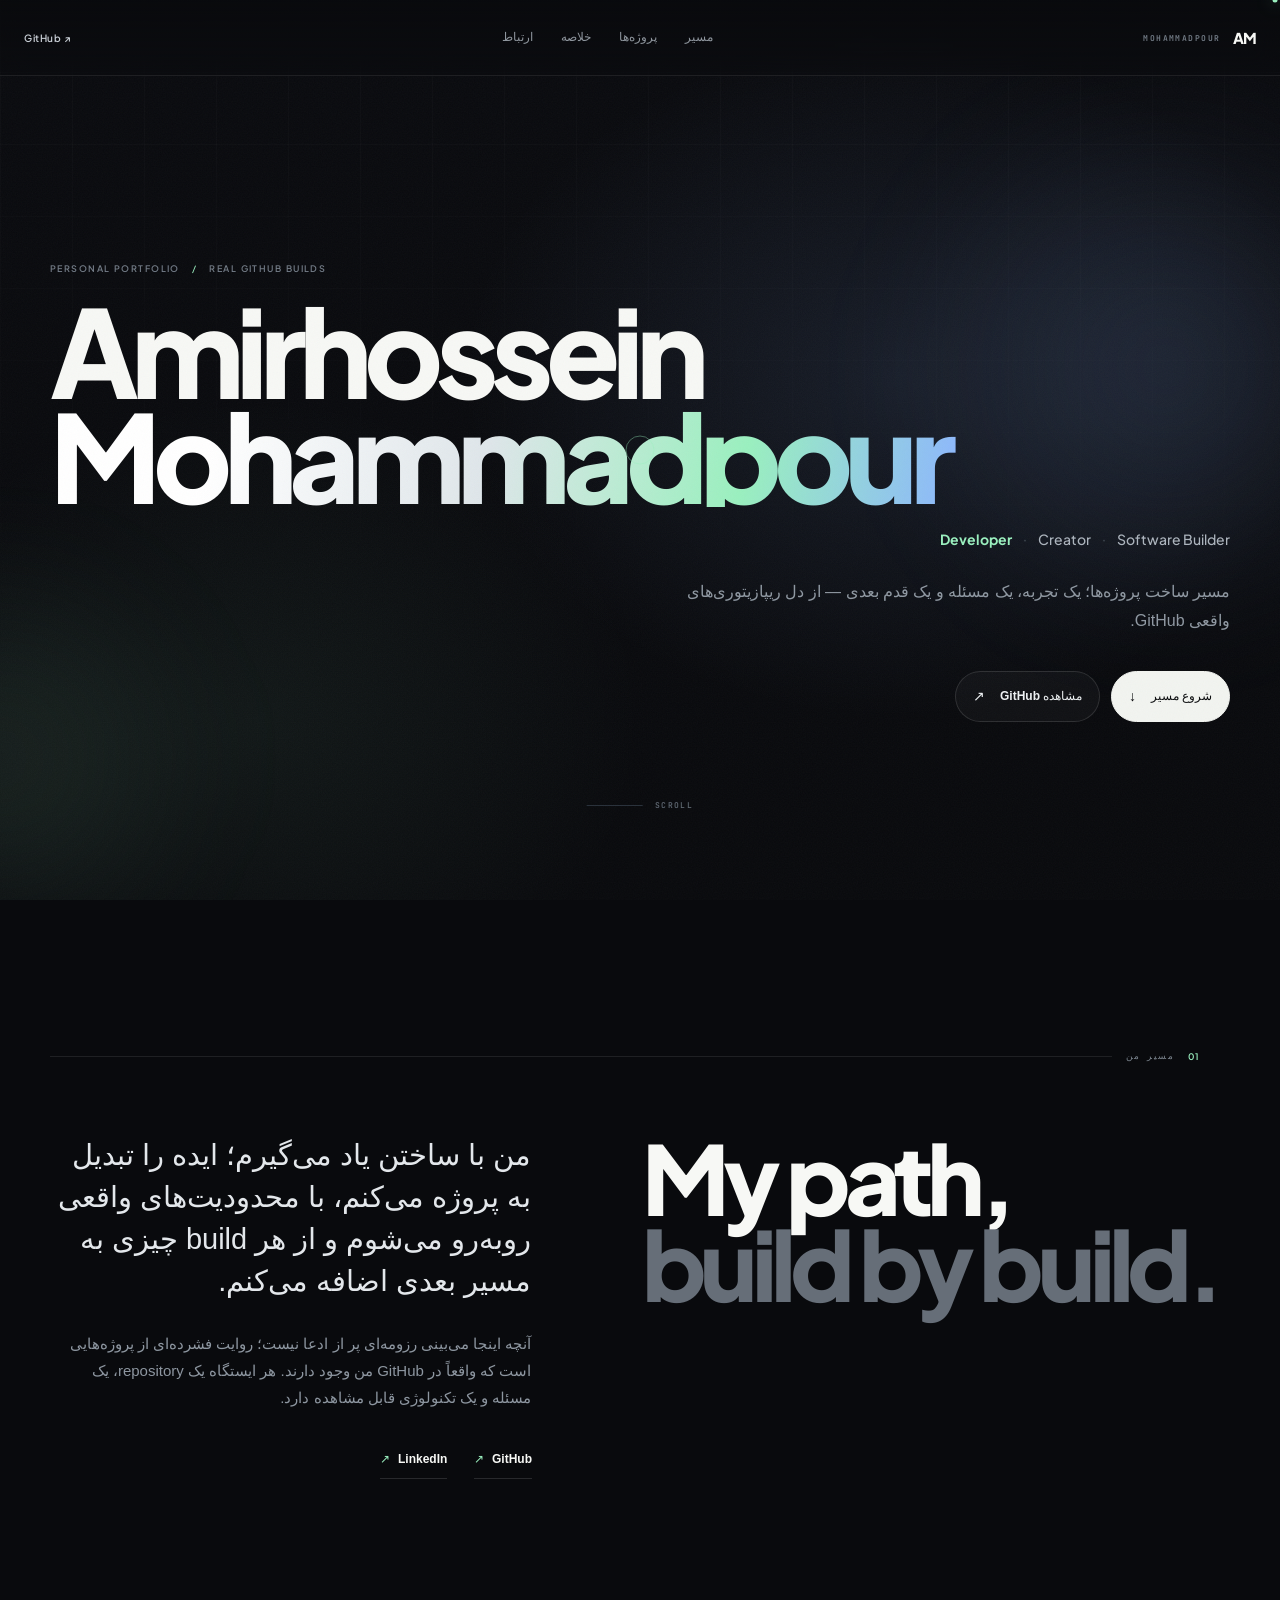
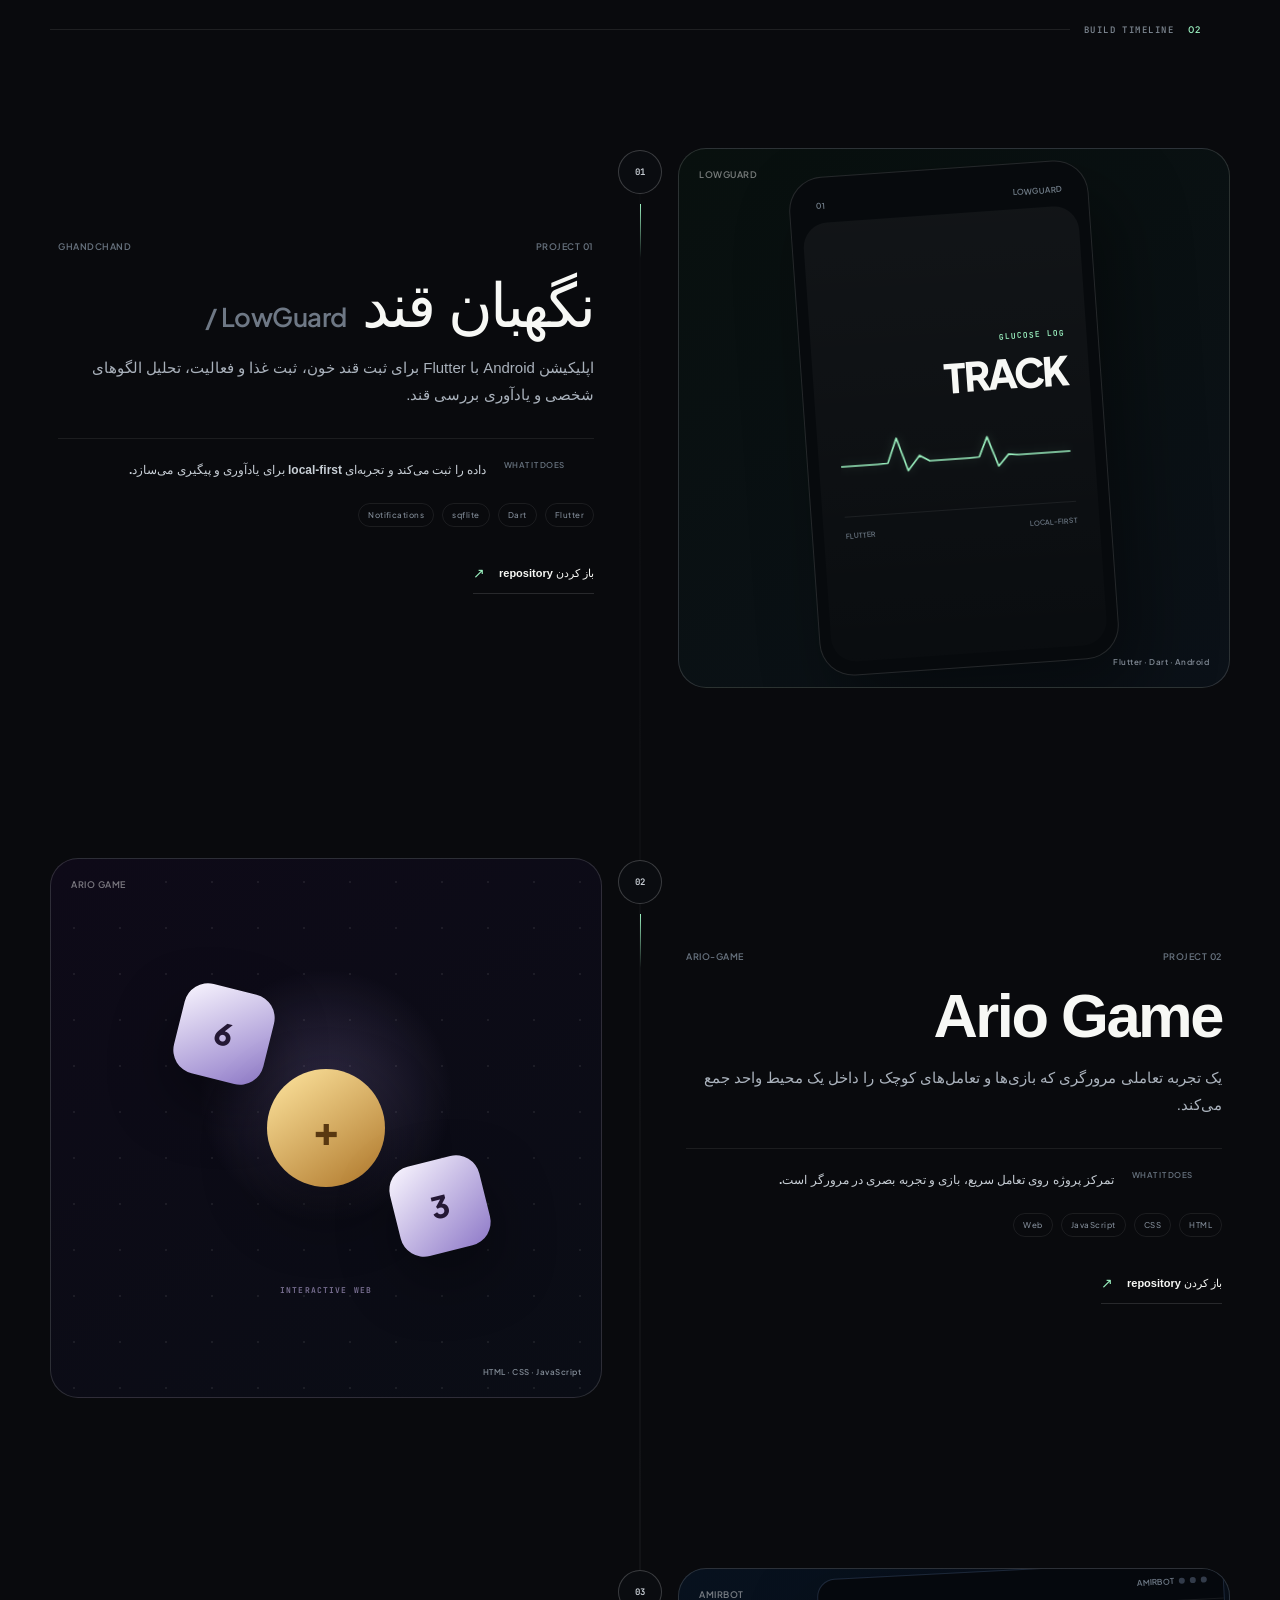
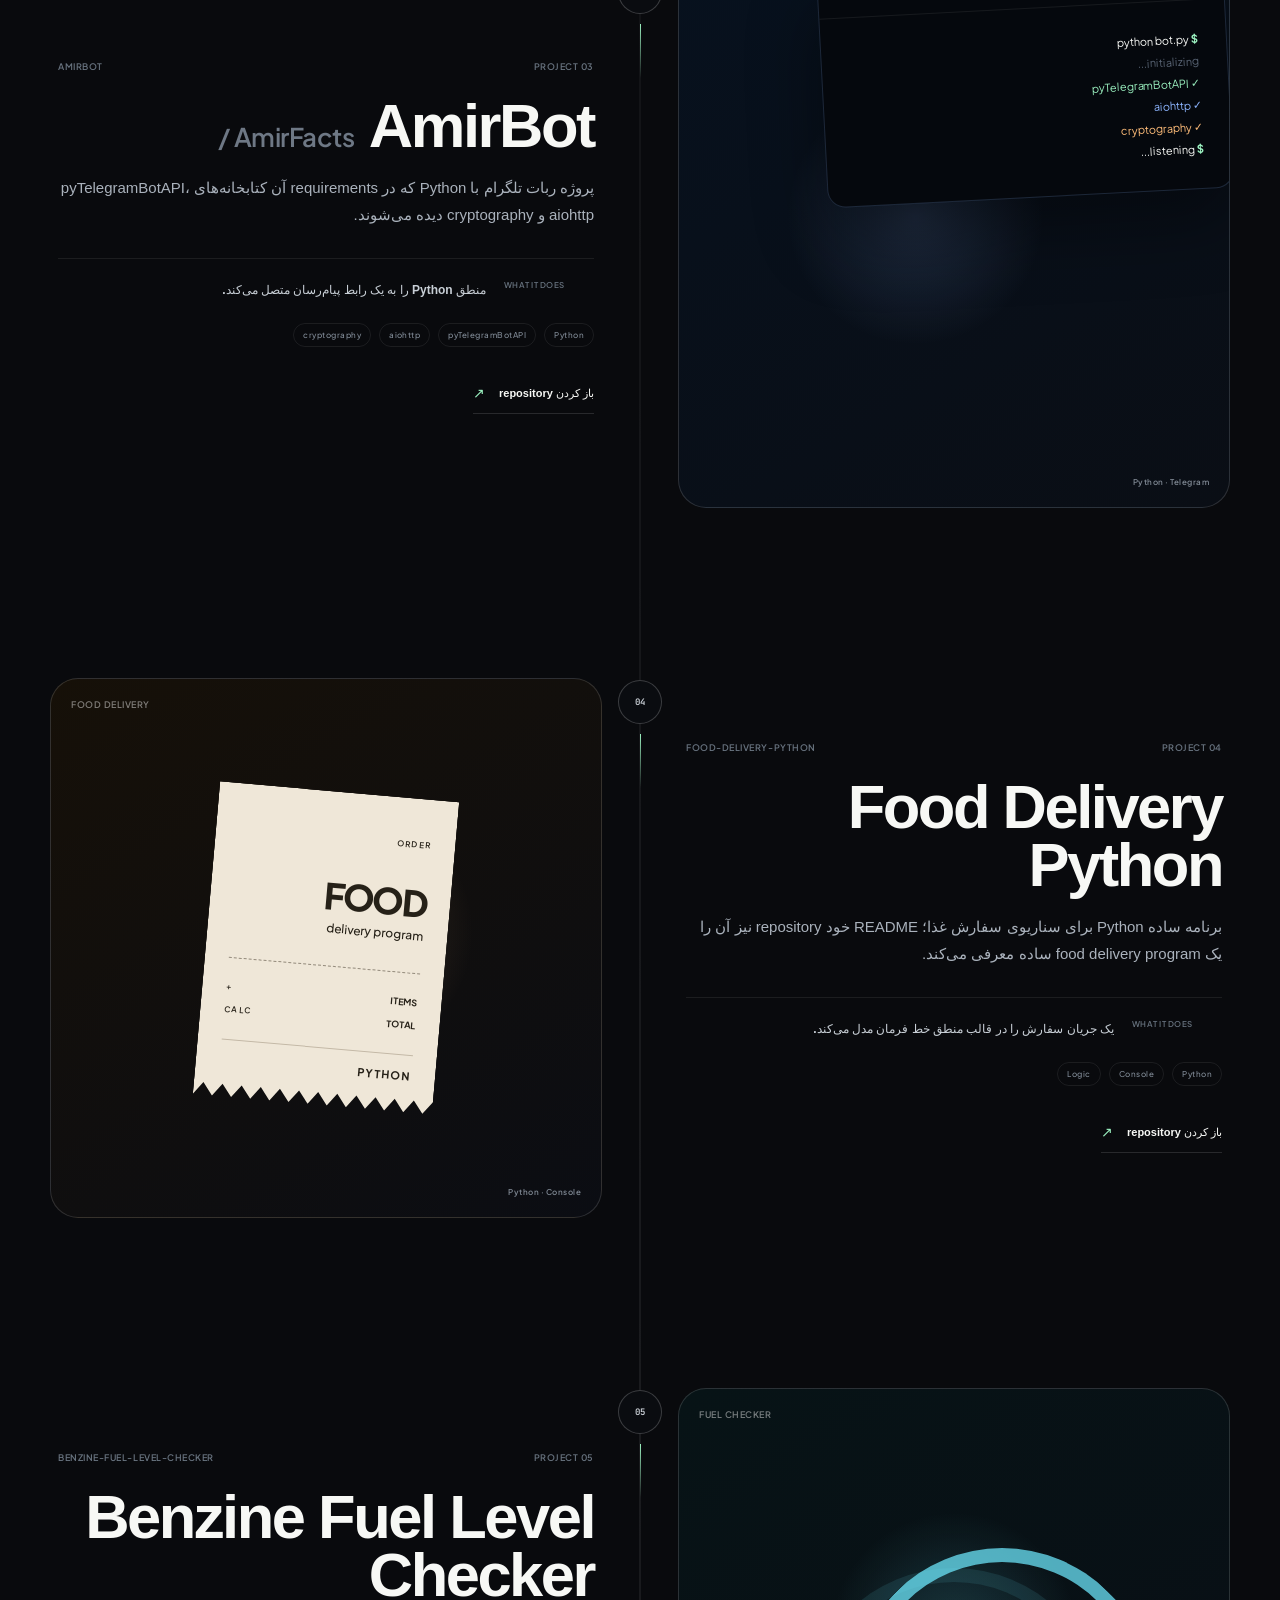
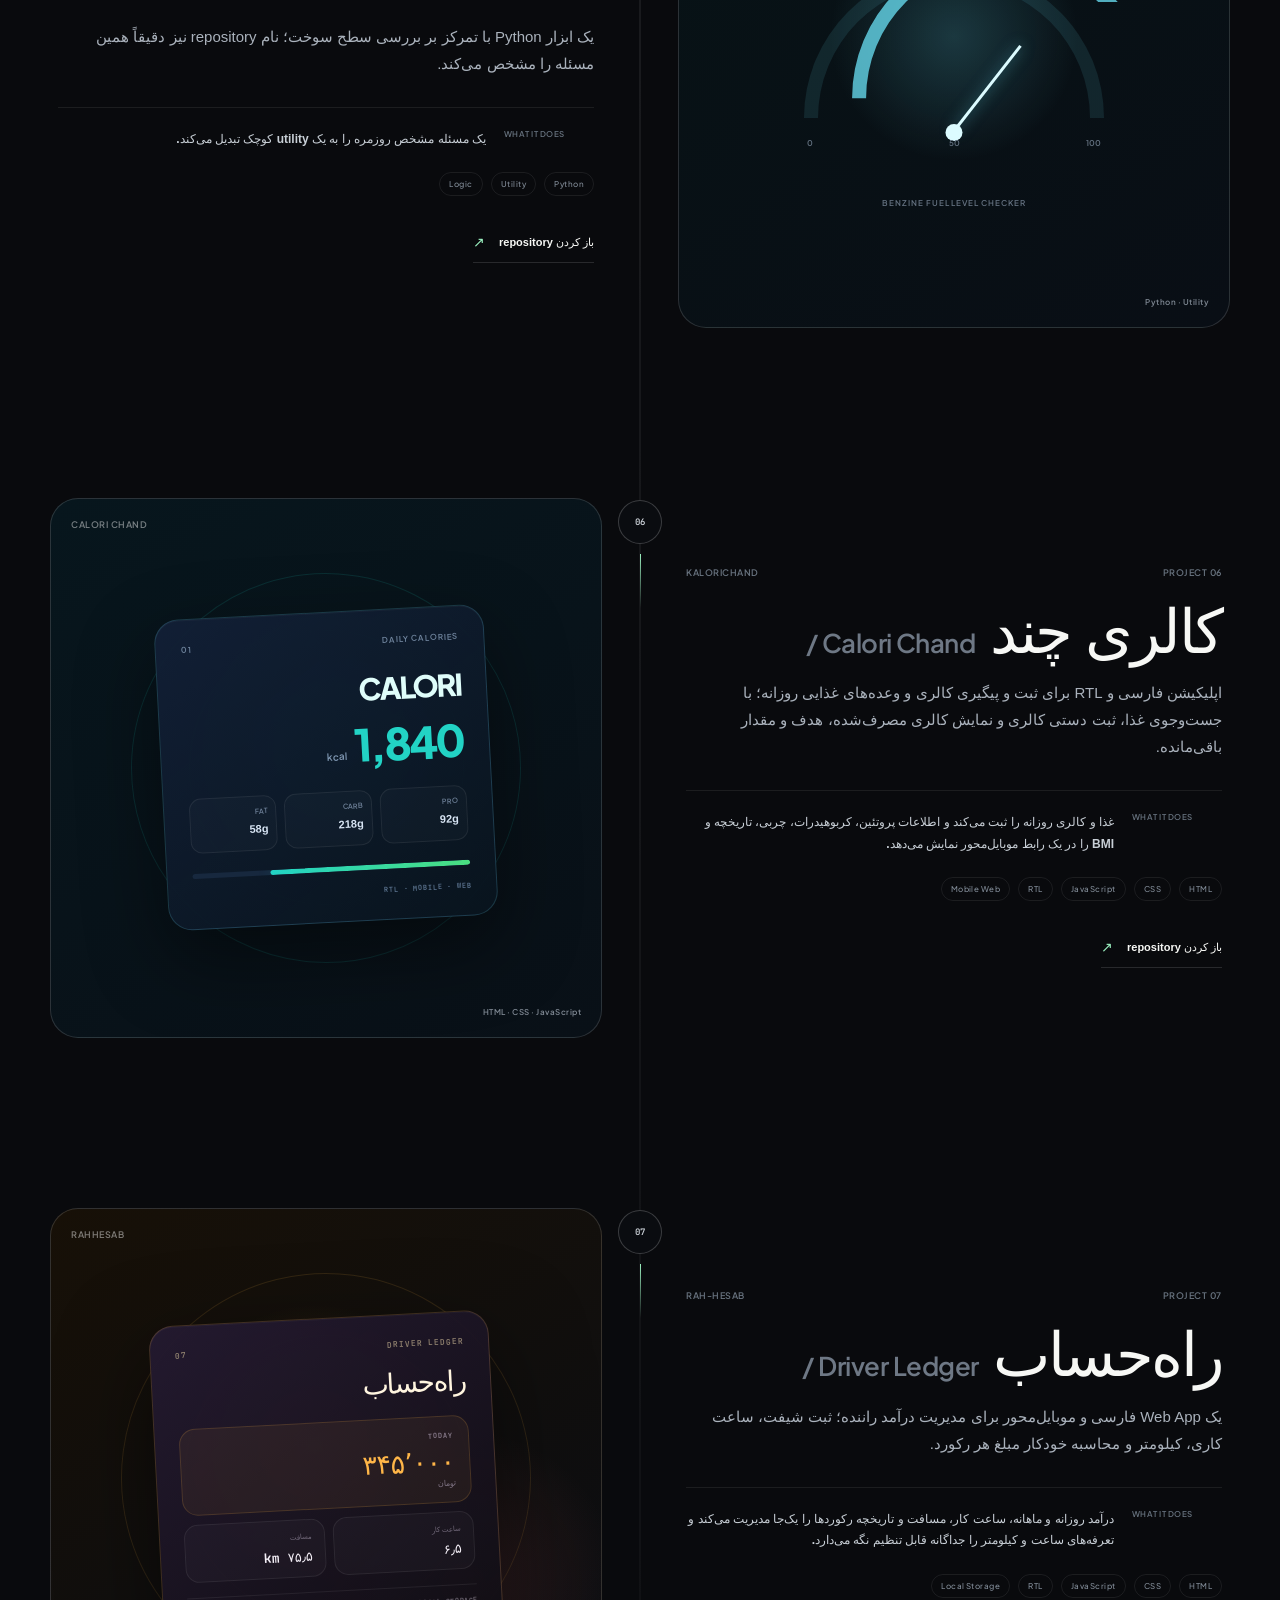
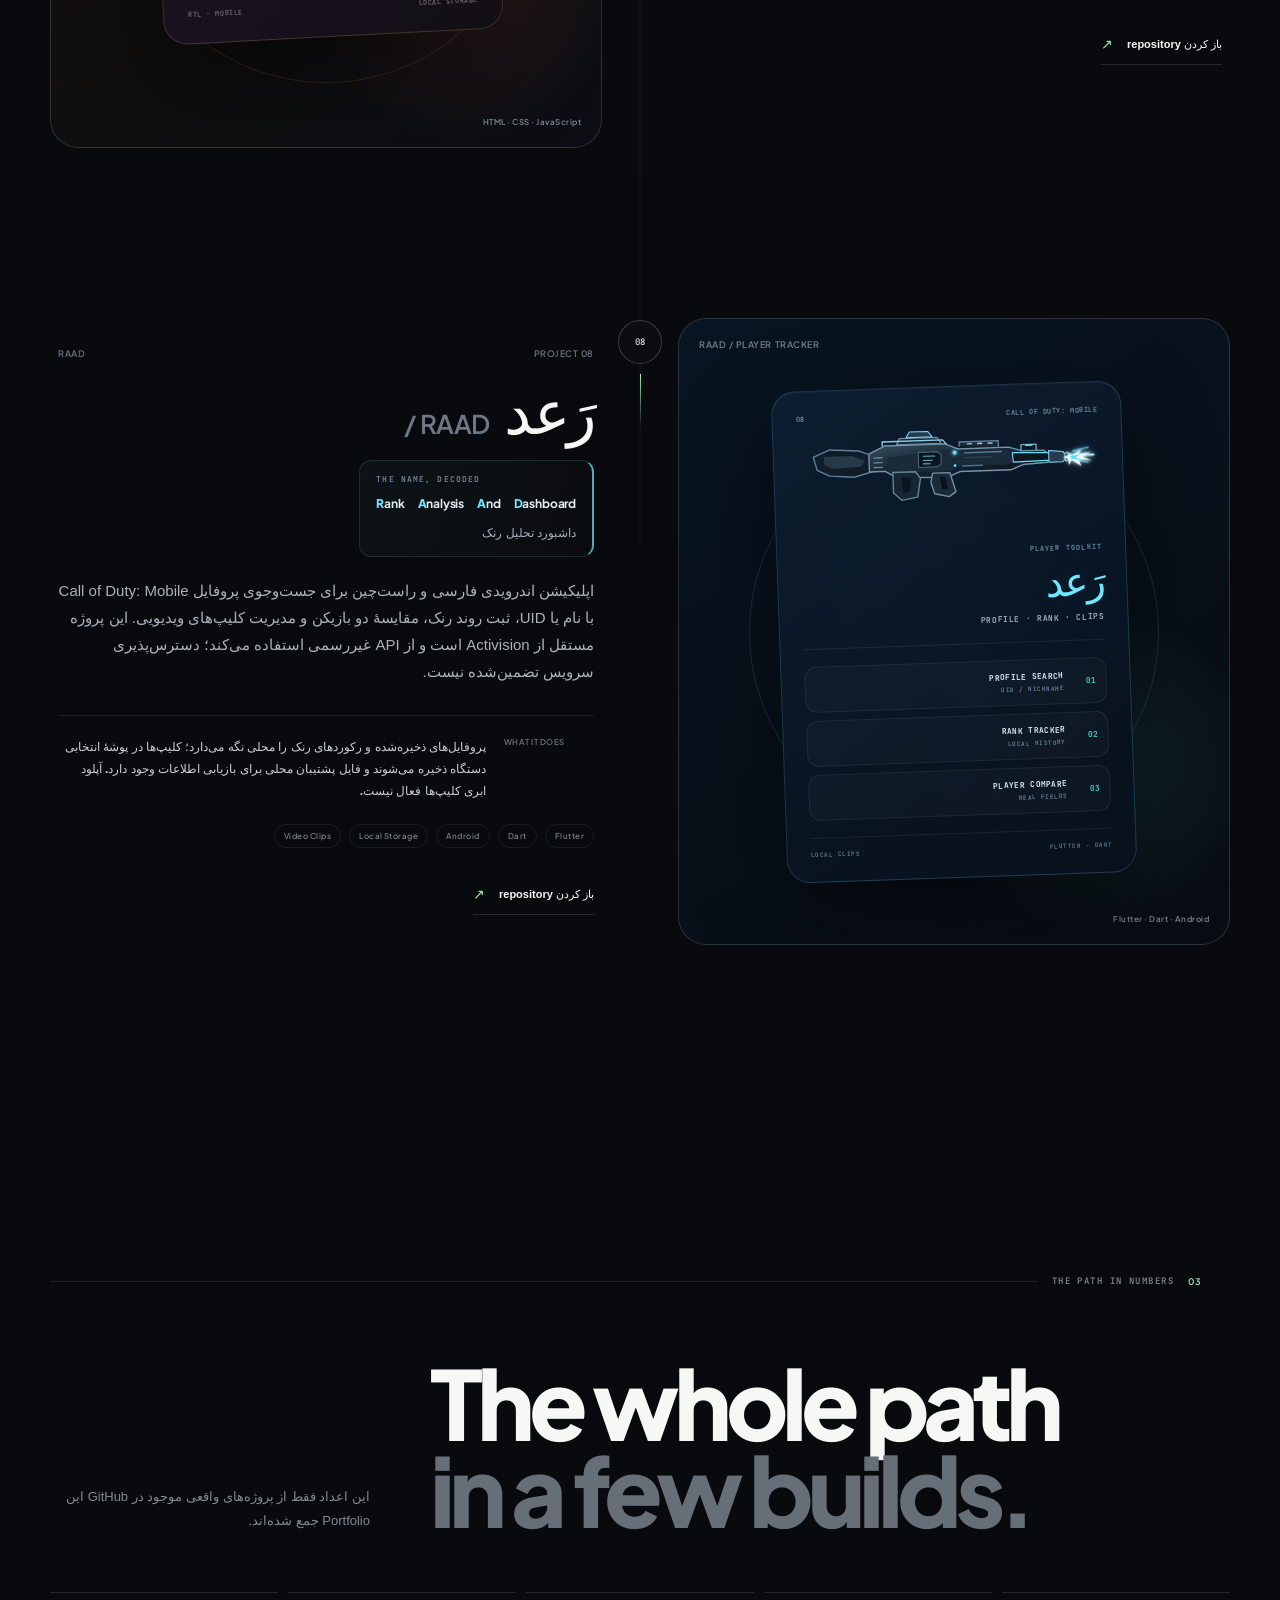
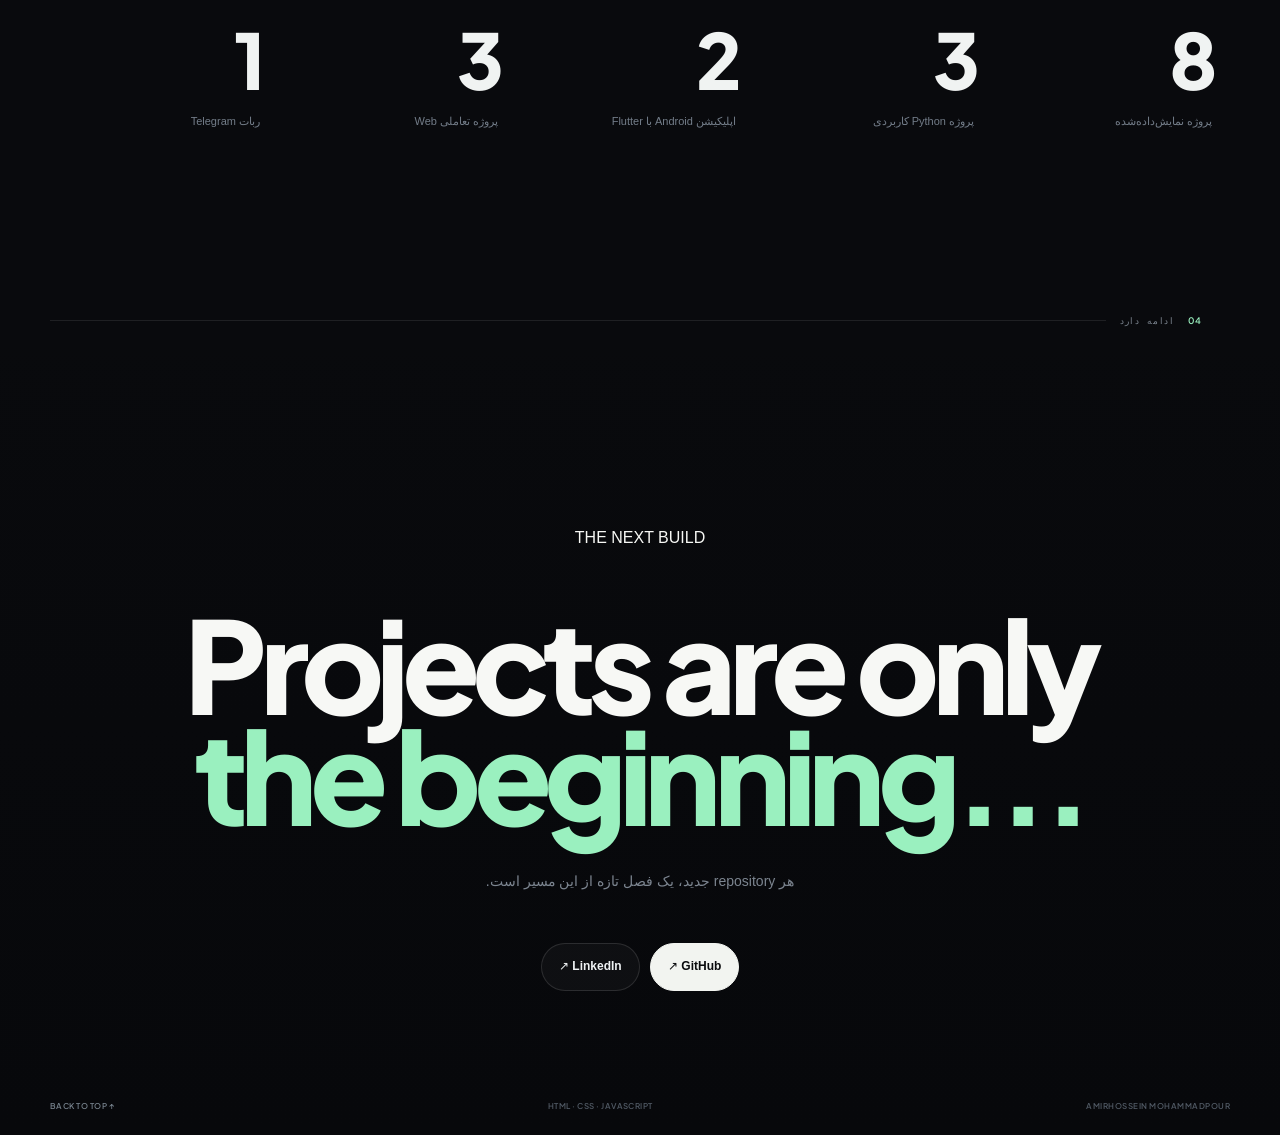
==== commit 376c512d: "Add rotating sci-fi gun animation to RAAD visual" ====
--- a/index.html
+++ b/index.html
@@ -281,6 +281,63 @@
             <div class="raad-orbit raad-orbit-two"></div>
             <div class="raad-card">
               <div class="raad-top"><span>CALL OF DUTY: MOBILE</span><span>08</span></div>
+              <div class="raad-weapon-bay" role="img" aria-label="تفنگ تزئینی علمی‌تخیلی؛ می‌چرخد و هر پنج ثانیه یک فلش شلیک نمایشی دارد">
+                <div class="raad-gun-rotor">
+                  <svg class="raad-gun-svg" viewBox="0 0 440 140" aria-hidden="true" focusable="false">
+                    <defs>
+                      <linearGradient id="raadGunMetal" x1="0" y1="0" x2="0.85" y2="1">
+                        <stop offset="0" stop-color="#354a5b"/>
+                        <stop offset=".48" stop-color="#172634"/>
+                        <stop offset="1" stop-color="#0a131e"/>
+                      </linearGradient>
+                      <linearGradient id="raadGunEdge" x1="0" y1="0" x2="1" y2="1">
+                        <stop offset="0" stop-color="#86eaff"/>
+                        <stop offset="1" stop-color="#387eaa"/>
+                      </linearGradient>
+                      <filter id="raadGunGlow" x="-80%" y="-80%" width="260%" height="260%">
+                        <feGaussianBlur stdDeviation="3" result="blur"/>
+                        <feMerge><feMergeNode in="blur"/><feMergeNode in="SourceGraphic"/></feMerge>
+                      </filter>
+                    </defs>
+                    <g stroke-linejoin="round" stroke-linecap="round">
+                      <path d="M24 49 L48 39 L91 42 L116 52 L112 72 L83 80 L47 77 L29 68 Z" fill="#111c28" stroke="#5c829c" stroke-width="2"/>
+                      <path d="M39 49 L80 49 L99 56 L93 65 L52 67 L40 61 Z" fill="#263948"/>
+                      <path d="M105 47 L128 36 L216 36 L235 44 L309 44 L328 50 L360 50 L365 56 L365 68 L329 70 L311 77 L237 77 L218 85 L143 82 L128 73 L105 73 Z" fill="url(#raadGunMetal)" stroke="#7596aa" stroke-width="2"/>
+                      <path d="M217 45 L307 47 L322 53 L322 63 L305 69 L237 69 L222 76 L143 75 L132 68 L132 53 Z" fill="#1a2a38"/>
+                      <path d="M314 52 L369 54 L369 65 L315 66 Z" fill="#0c1621" stroke="#70dff5" stroke-width="1.6"/>
+                      <path d="M367 51 L388 53 L391 58 L391 64 L387 68 L367 68 Z" fill="#243c4b" stroke="#8ddfff" stroke-width="1.5"/>
+                      <path d="M390 55 L399 56 L401 64 L391 67 Z" fill="#070d14" stroke="#6bbad9" stroke-width="1.5"/>
+                      <path d="M139 75 L172 75 L179 85 L174 112 L151 116 L139 105 Z" fill="#182633" stroke="#63849a" stroke-width="2"/>
+                      <path d="M151 83 L166 83 L163 103 L153 106 Z" fill="#0b151f"/>
+                      <path d="M197 78 L222 78 L230 106 L220 113 L199 108 L194 91 Z" fill="#1a2a38" stroke="#7291a3" stroke-width="2"/>
+                      <path d="M207 83 L215 84 L219 102 L210 102 Z" fill="#08121d"/>
+                      <path d="M146 35 L150 26 L205 26 L211 35 Z" fill="#172632" stroke="#6f91a8" stroke-width="2"/>
+                      <path d="M160 25 L165 17 L192 17 L198 25 Z" fill="#243b4b" stroke="#80d8ef" stroke-width="1.5"/>
+                      <path d="M125 36 L125 30 L213 30 L218 36" fill="none" stroke="#91cbe0" stroke-width="2"/>
+                      <path d="M237 40 L237 34 L294 34 L294 43" fill="#182a39" stroke="#60839a" stroke-width="2"/>
+                      <path d="M249 37 L255 37 M264 37 L270 37 M279 37 L285 37" stroke="#79ddf2" stroke-width="2"/>
+                      <path d="M112 53 L124 53 M112 60 L124 60 M112 67 L124 67" stroke="#6b879c" stroke-width="2"/>
+                      <path d="M244 50 L298 50" stroke="#5a7e94" stroke-width="2"/>
+                      <path d="M244 57 L284 57" stroke="#274354" stroke-width="2"/>
+                      <path d="M241 69 L270 69" stroke="#4b7288" stroke-width="2"/>
+                      <path d="M177 47 L205 47 L210 51 L210 65 L204 69 L177 69 Z" fill="#0a151f" stroke="#466c83" stroke-width="1.5"/>
+                      <path d="M184 53 L201 53 M184 59 L197 59 M184 64 L194 64" stroke="#70e7ff" stroke-width="1.5" opacity=".8"/>
+                      <circle cx="230" cy="49" r="3" fill="#6ce7ff" filter="url(#raadGunGlow)"/>
+                      <circle cx="230" cy="68" r="2" fill="#6ce7ff"/>
+                      <path d="M327 49 L327 41 L349 41 L349 50" fill="none" stroke="#7e9fb4" stroke-width="2"/>
+                      <path d="M334 42 L343 42" stroke="#70e7ff" stroke-width="2"/>
+                    </g>
+                    <g class="raad-shot-line" filter="url(#raadGunGlow)" stroke-linecap="round">
+                      <path d="M396 59 L432 59" stroke="#a5f4ff" stroke-width="3"/>
+                      <path d="M402 53 L425 48 M403 65 L424 70" stroke="#58d9ff" stroke-width="1.5"/>
+                    </g>
+                    <g class="raad-muzzle-flash" transform="translate(399 60)" filter="url(#raadGunGlow)">
+                      <path d="M0 0 L16 -10 L11 -2 L29 -5 L17 2 L31 8 L11 5 L15 15 L1 6 L-3 13 L-4 4 L-11 2 L-3 -2 L-7 -9 Z" fill="#e8fdff"/>
+                      <path d="M-1 0 L15 -3 L7 2 L16 6 L1 4 Z" fill="#56dcff"/>
+                    </g>
+                  </svg>
+                </div>
+              </div>
               <div class="raad-brand">
                 <small>PLAYER TOOLKIT</small>
                 <strong>رَعد</strong>
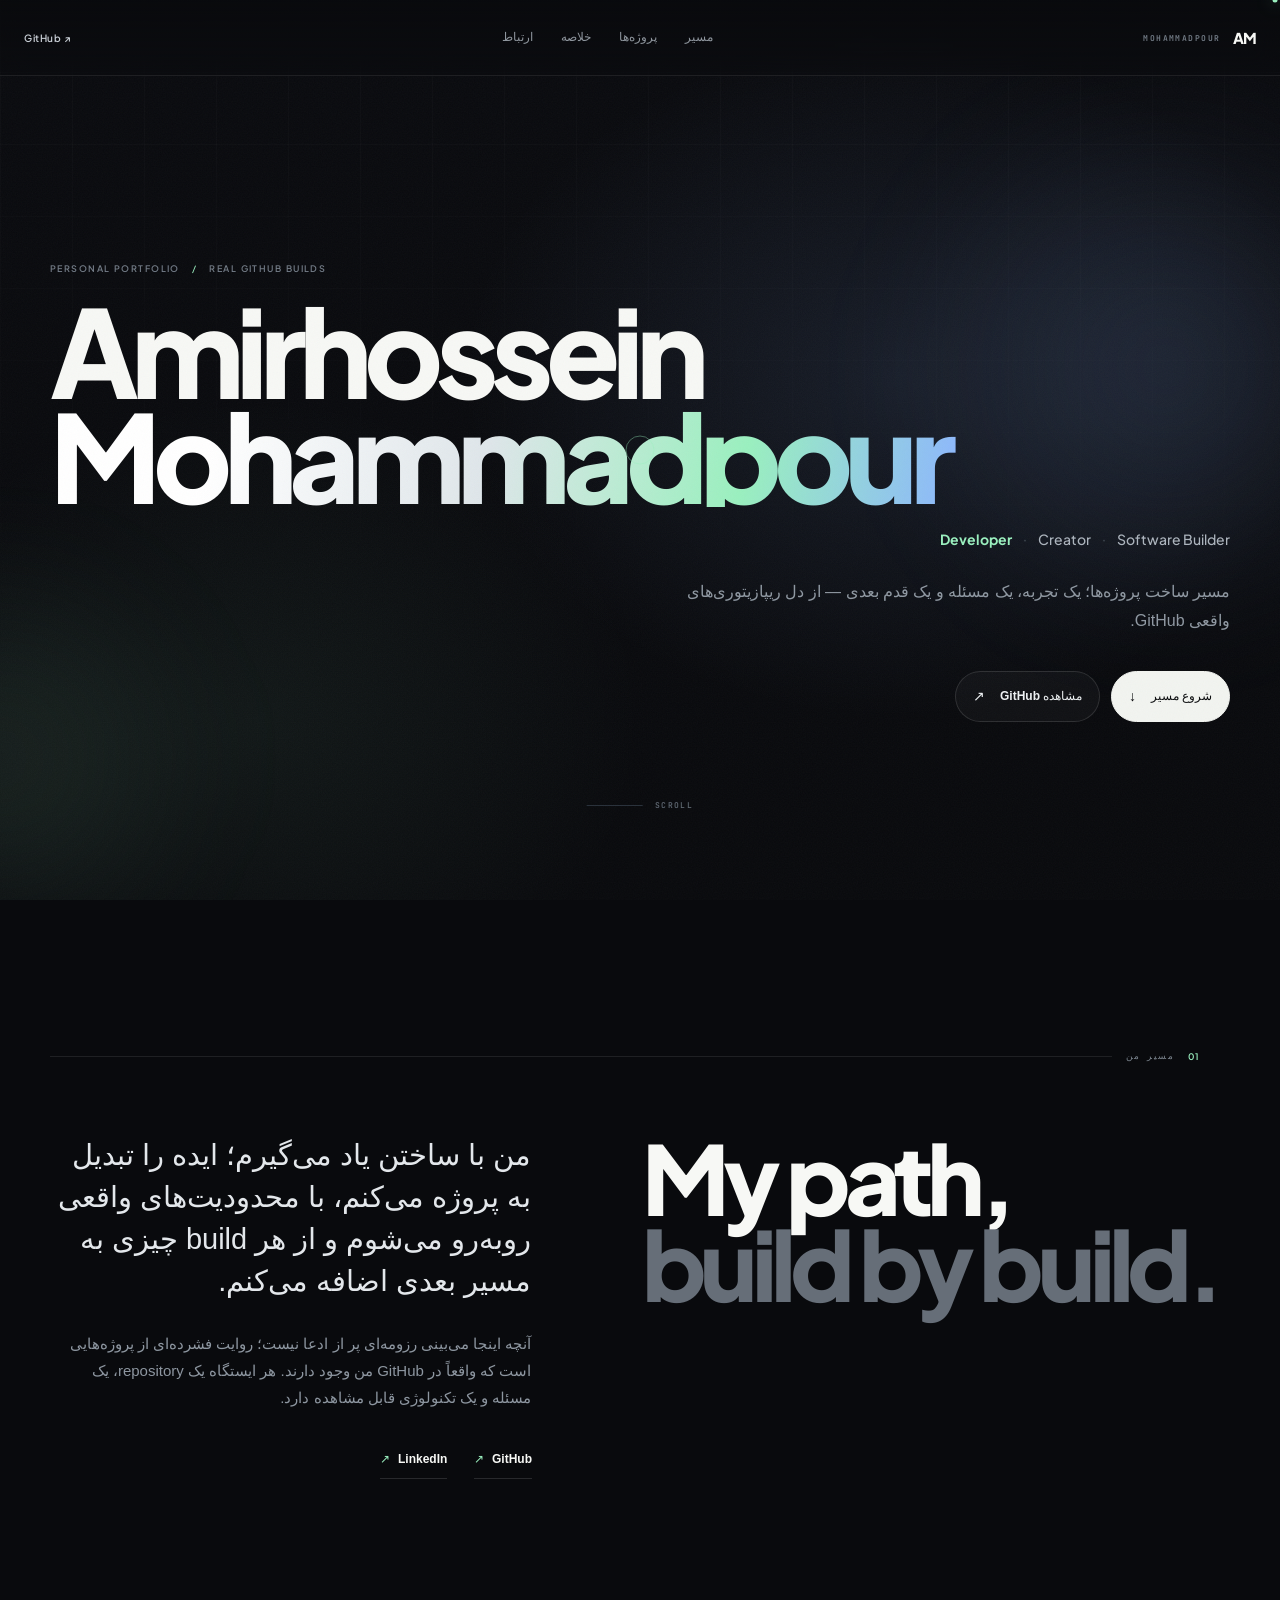
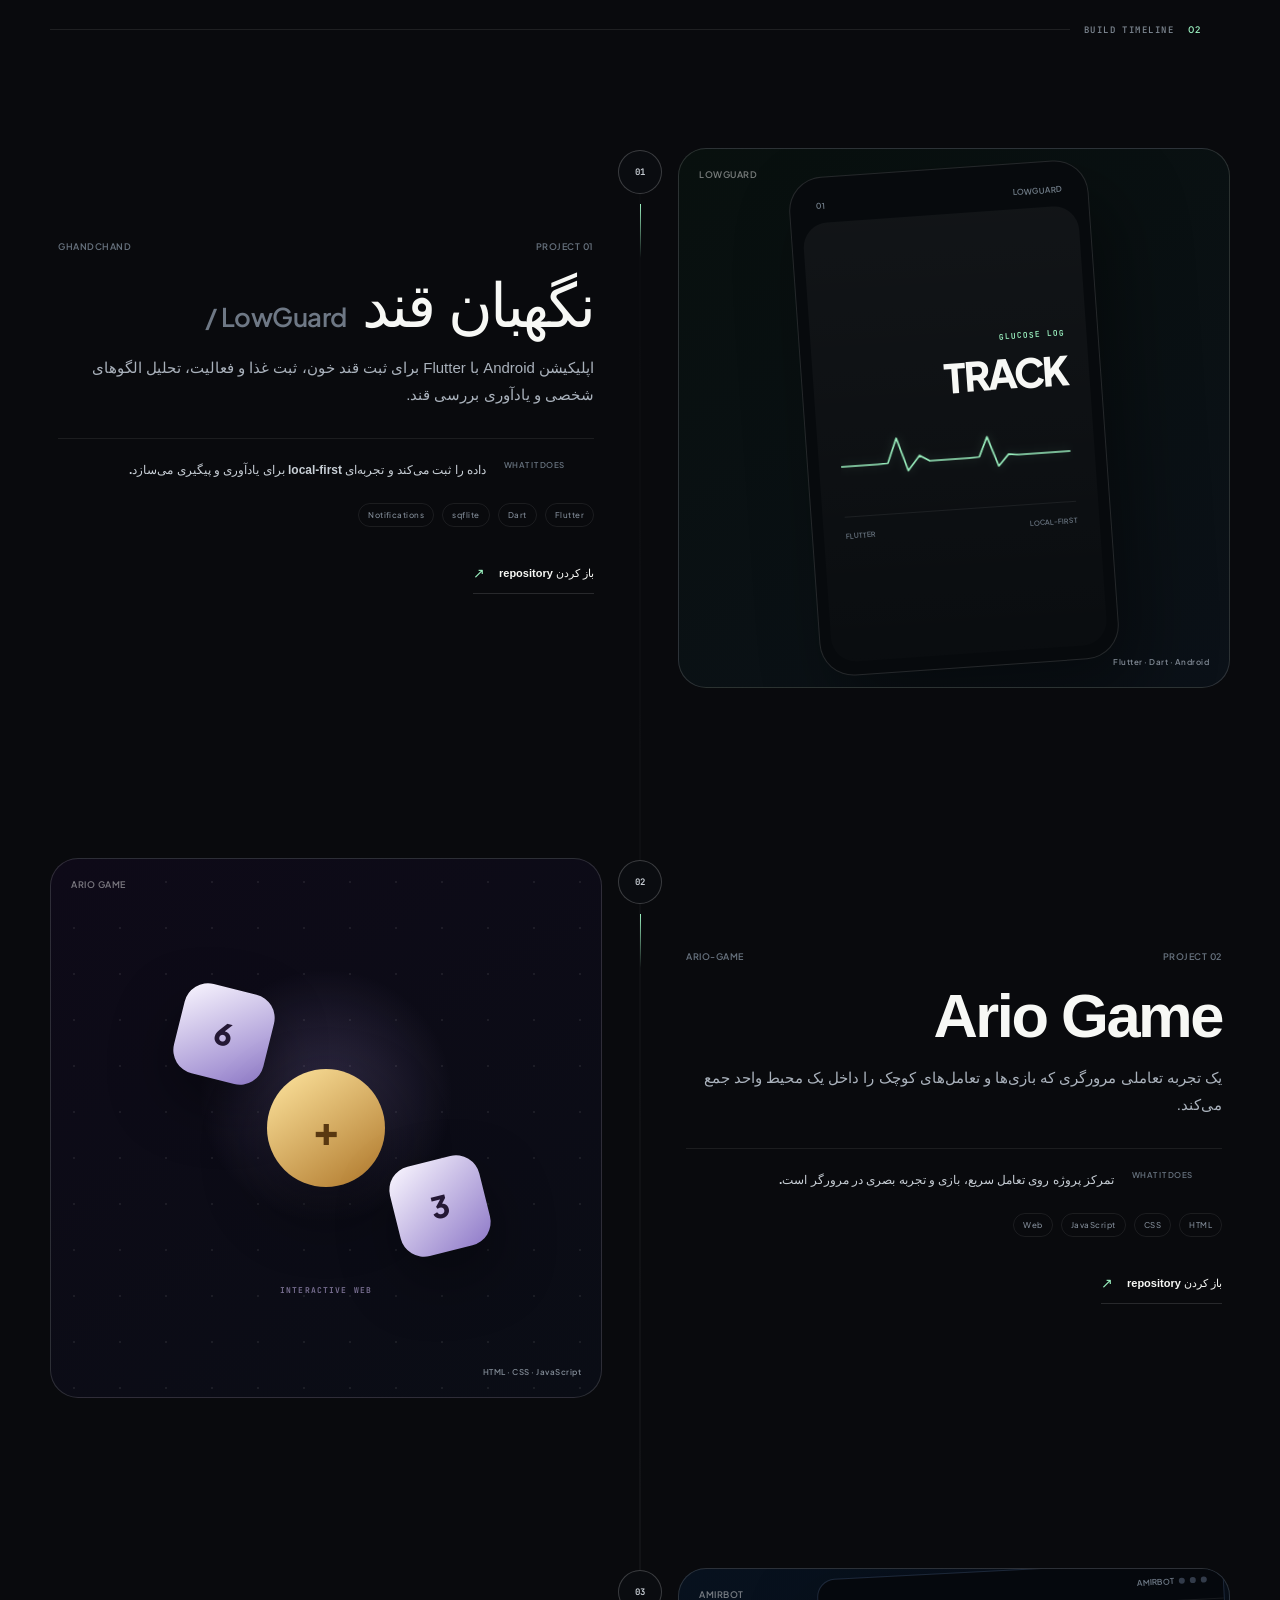
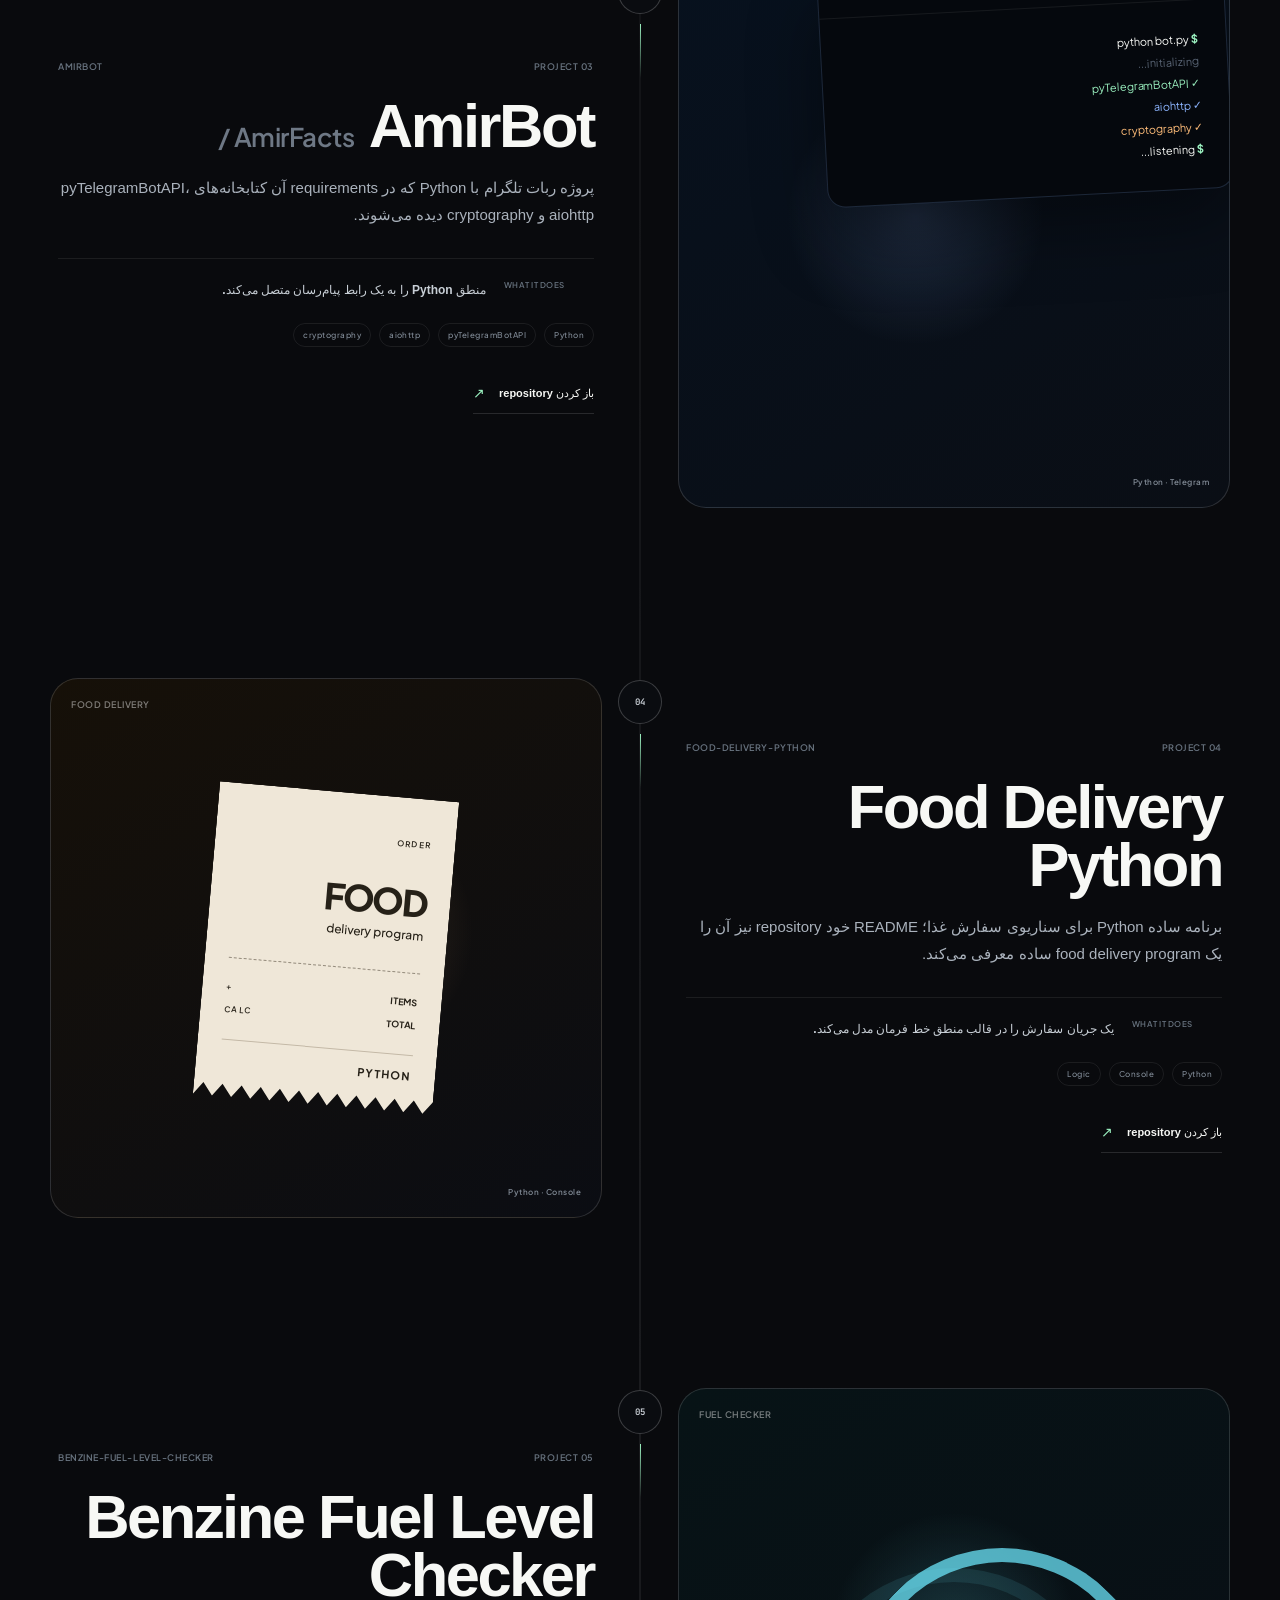
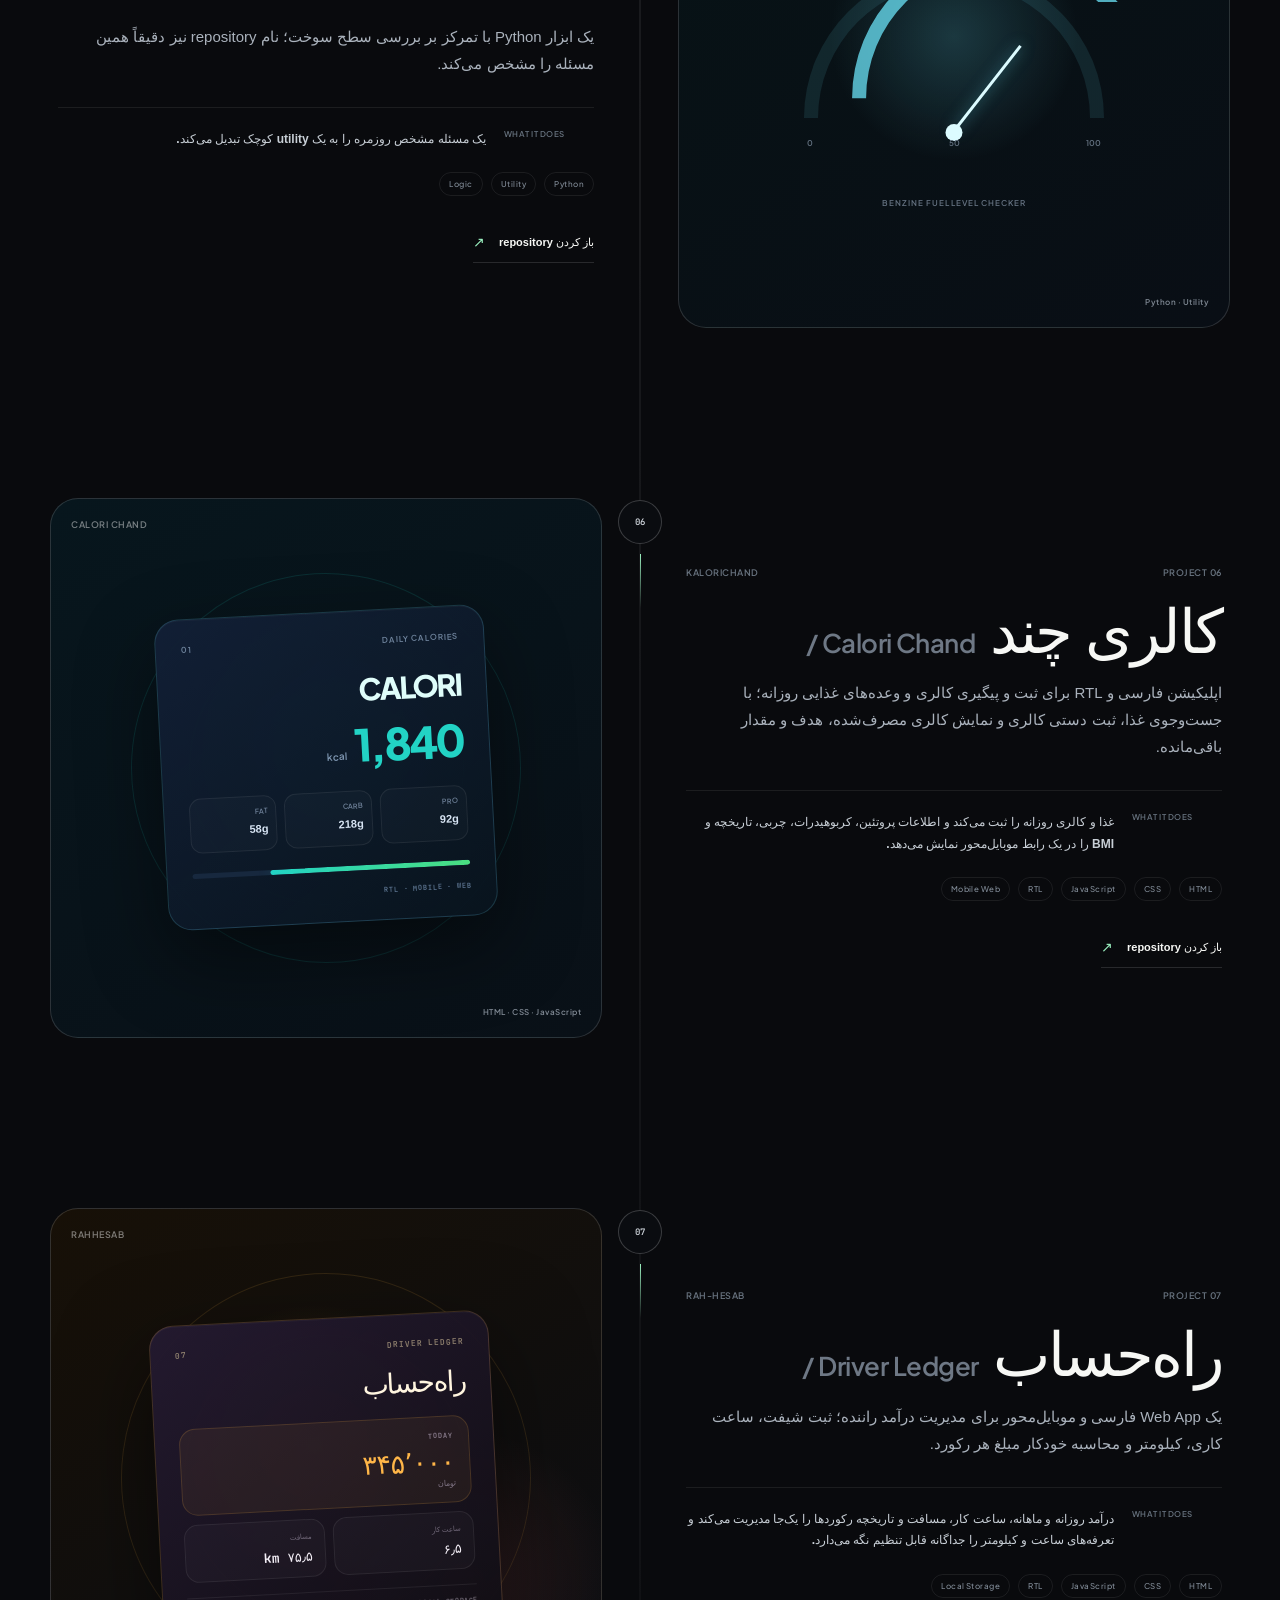
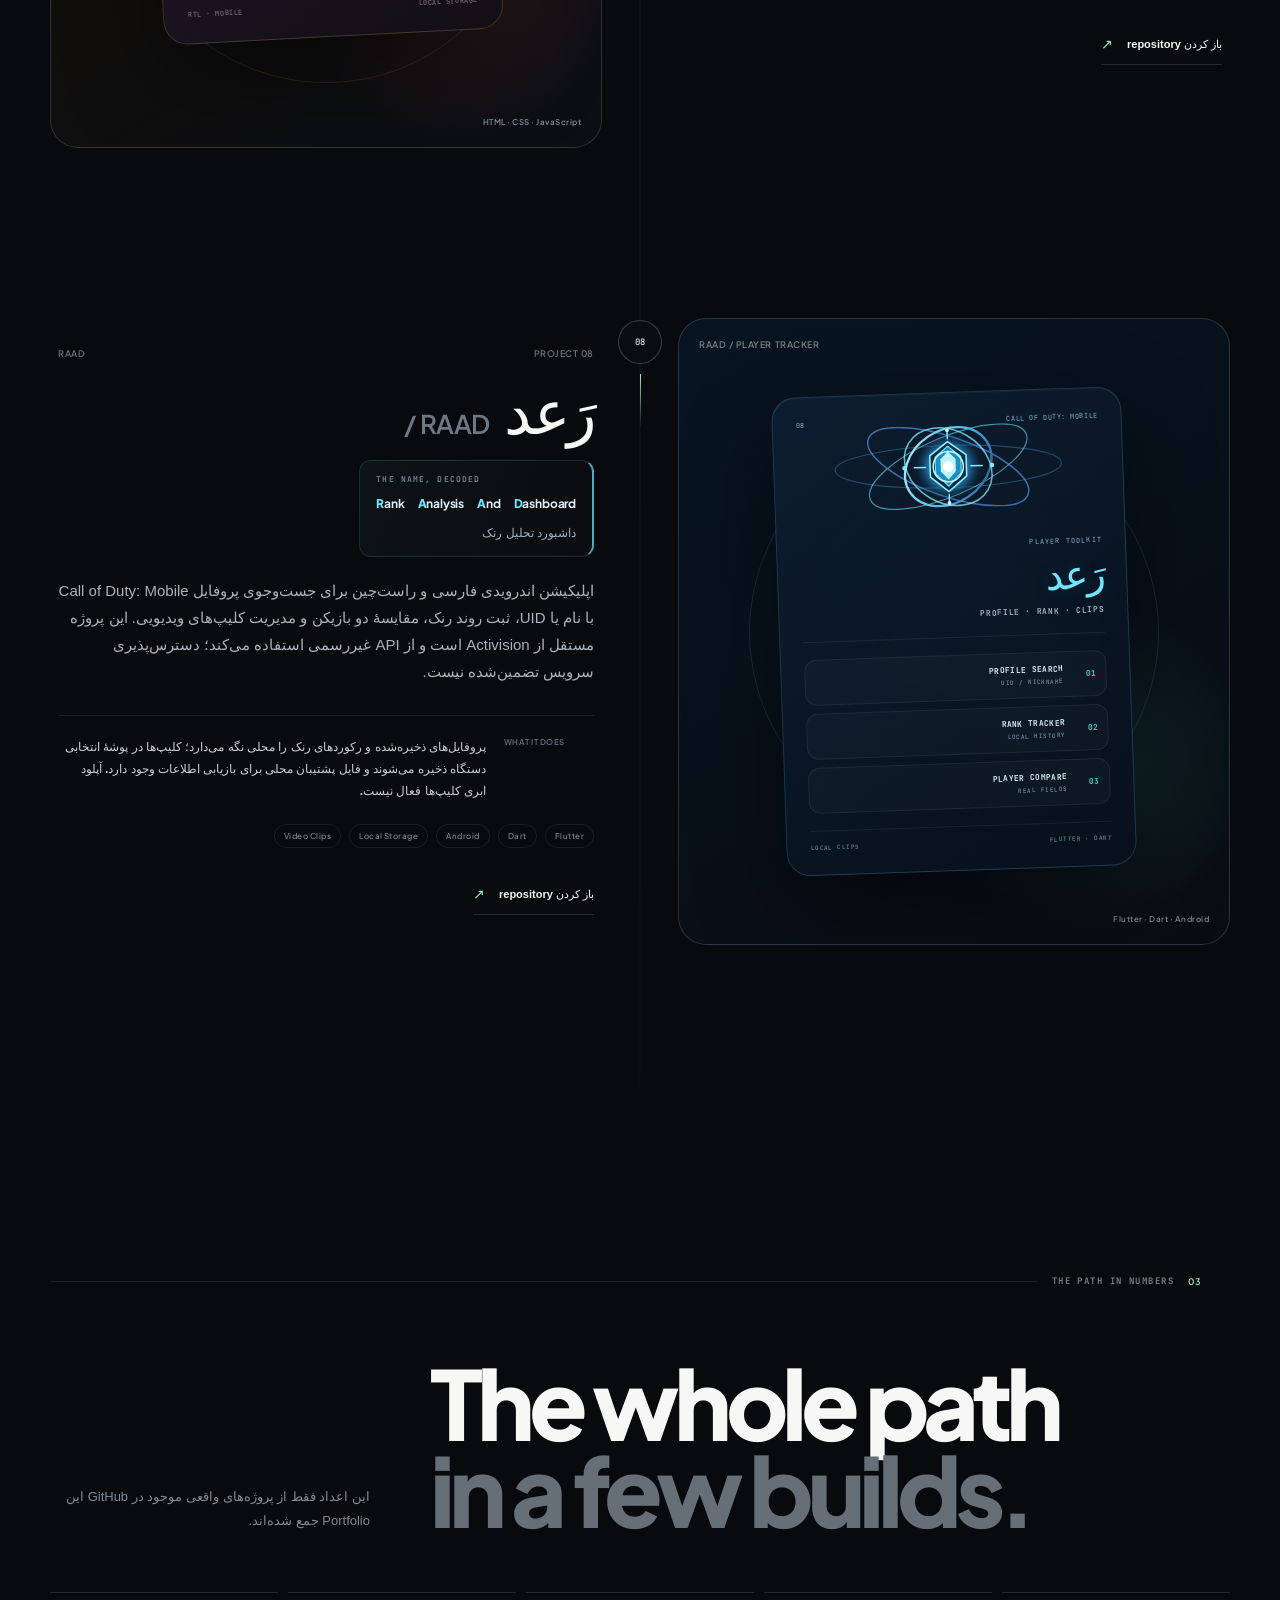
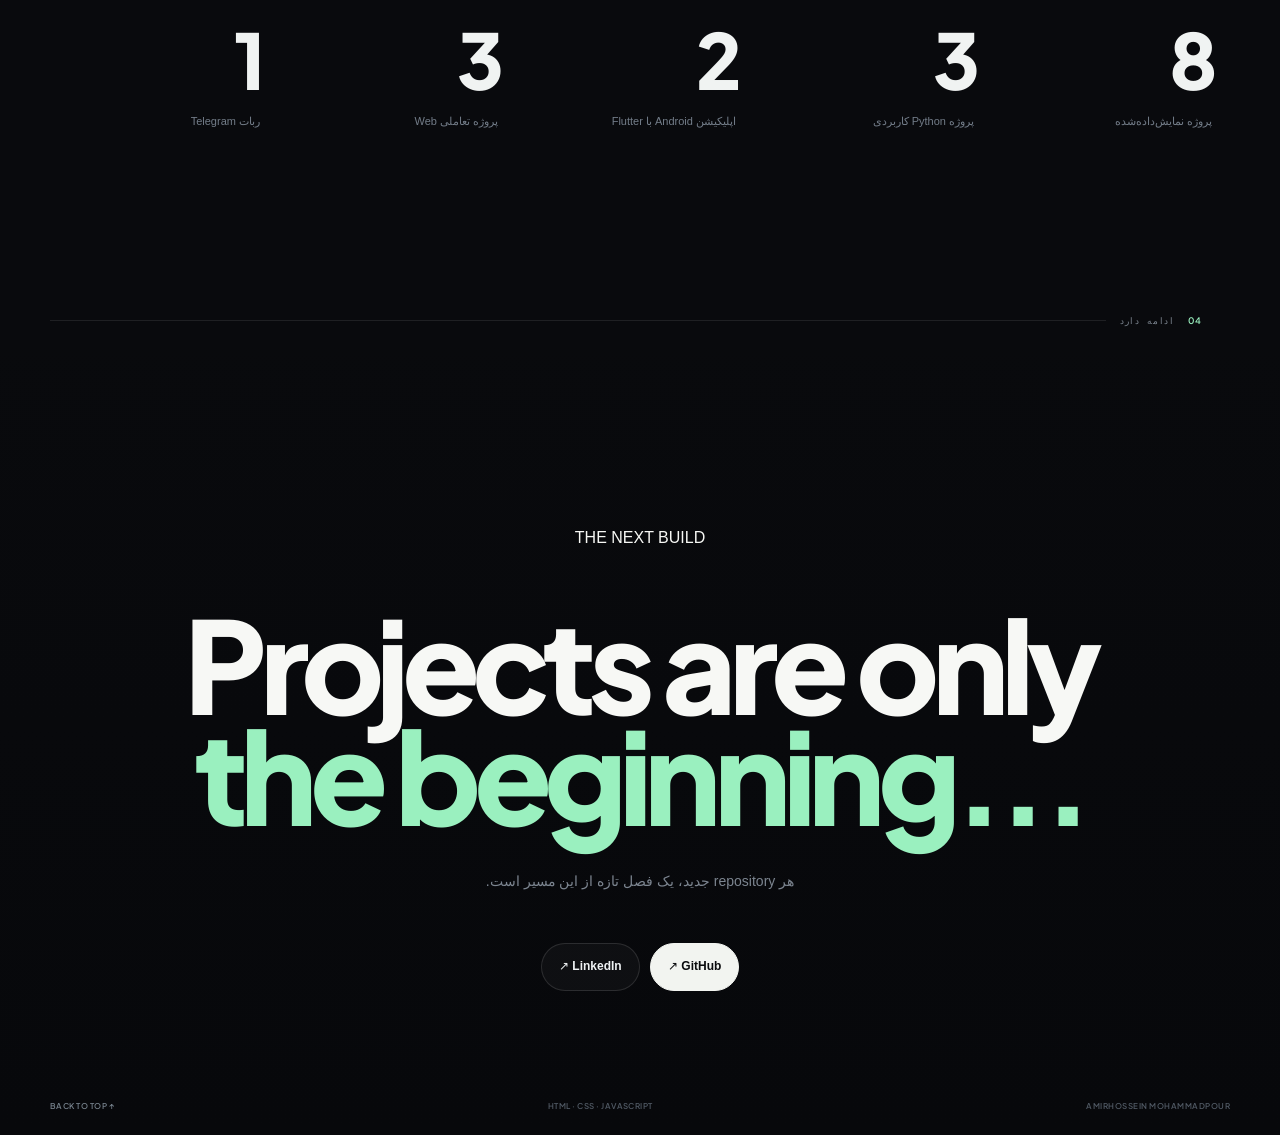
==== commit db5fa2ad: "Replace weapon graphic with abstract RAAD energy reactor" ====
--- a/index.html
+++ b/index.html
@@ -281,60 +281,41 @@
             <div class="raad-orbit raad-orbit-two"></div>
             <div class="raad-card">
               <div class="raad-top"><span>CALL OF DUTY: MOBILE</span><span>08</span></div>
-              <div class="raad-weapon-bay" role="img" aria-label="تفنگ تزئینی علمی‌تخیلی؛ می‌چرخد و هر پنج ثانیه یک فلش شلیک نمایشی دارد">
-                <div class="raad-gun-rotor">
-                  <svg class="raad-gun-svg" viewBox="0 0 440 140" aria-hidden="true" focusable="false">
+              <div class="raad-reactor-bay" role="img" aria-label="هستهٔ انرژی علمی‌تخیلی با چرخش سه‌بعدی و پالس نور هر پنج ثانیه">
+                <div class="raad-reactor-rotor">
+                  <svg class="raad-reactor-svg" viewBox="0 0 400 110" aria-hidden="true" focusable="false">
                     <defs>
-                      <linearGradient id="raadGunMetal" x1="0" y1="0" x2="0.85" y2="1">
-                        <stop offset="0" stop-color="#354a5b"/>
-                        <stop offset=".48" stop-color="#172634"/>
-                        <stop offset="1" stop-color="#0a131e"/>
+                      <radialGradient id="raadCoreGlow">
+                        <stop offset="0" stop-color="#e8ffff"/>
+                        <stop offset=".26" stop-color="#72efff"/>
+                        <stop offset=".62" stop-color="#2586c5" stop-opacity=".7"/>
+                        <stop offset="1" stop-color="#12334f" stop-opacity="0"/>
+                      </radialGradient>
+                      <linearGradient id="raadCoreRing" x1="0" y1="0" x2="1" y2="1">
+                        <stop offset="0" stop-color="#b7f7ff"/>
+                        <stop offset=".55" stop-color="#4eb8ee"/>
+                        <stop offset="1" stop-color="#254a80"/>
                       </linearGradient>
-                      <linearGradient id="raadGunEdge" x1="0" y1="0" x2="1" y2="1">
-                        <stop offset="0" stop-color="#86eaff"/>
-                        <stop offset="1" stop-color="#387eaa"/>
-                      </linearGradient>
-                      <filter id="raadGunGlow" x="-80%" y="-80%" width="260%" height="260%">
-                        <feGaussianBlur stdDeviation="3" result="blur"/>
-                        <feMerge><feMergeNode in="blur"/><feMergeNode in="SourceGraphic"/></feMerge>
+                      <filter id="raadCoreBlur" x="-80%" y="-80%" width="260%" height="260%">
+                        <feGaussianBlur stdDeviation="3"/>
                       </filter>
                     </defs>
-                    <g stroke-linejoin="round" stroke-linecap="round">
-                      <path d="M24 49 L48 39 L91 42 L116 52 L112 72 L83 80 L47 77 L29 68 Z" fill="#111c28" stroke="#5c829c" stroke-width="2"/>
-                      <path d="M39 49 L80 49 L99 56 L93 65 L52 67 L40 61 Z" fill="#263948"/>
-                      <path d="M105 47 L128 36 L216 36 L235 44 L309 44 L328 50 L360 50 L365 56 L365 68 L329 70 L311 77 L237 77 L218 85 L143 82 L128 73 L105 73 Z" fill="url(#raadGunMetal)" stroke="#7596aa" stroke-width="2"/>
-                      <path d="M217 45 L307 47 L322 53 L322 63 L305 69 L237 69 L222 76 L143 75 L132 68 L132 53 Z" fill="#1a2a38"/>
-                      <path d="M314 52 L369 54 L369 65 L315 66 Z" fill="#0c1621" stroke="#70dff5" stroke-width="1.6"/>
-                      <path d="M367 51 L388 53 L391 58 L391 64 L387 68 L367 68 Z" fill="#243c4b" stroke="#8ddfff" stroke-width="1.5"/>
-                      <path d="M390 55 L399 56 L401 64 L391 67 Z" fill="#070d14" stroke="#6bbad9" stroke-width="1.5"/>
-                      <path d="M139 75 L172 75 L179 85 L174 112 L151 116 L139 105 Z" fill="#182633" stroke="#63849a" stroke-width="2"/>
-                      <path d="M151 83 L166 83 L163 103 L153 106 Z" fill="#0b151f"/>
-                      <path d="M197 78 L222 78 L230 106 L220 113 L199 108 L194 91 Z" fill="#1a2a38" stroke="#7291a3" stroke-width="2"/>
-                      <path d="M207 83 L215 84 L219 102 L210 102 Z" fill="#08121d"/>
-                      <path d="M146 35 L150 26 L205 26 L211 35 Z" fill="#172632" stroke="#6f91a8" stroke-width="2"/>
-                      <path d="M160 25 L165 17 L192 17 L198 25 Z" fill="#243b4b" stroke="#80d8ef" stroke-width="1.5"/>
-                      <path d="M125 36 L125 30 L213 30 L218 36" fill="none" stroke="#91cbe0" stroke-width="2"/>
-                      <path d="M237 40 L237 34 L294 34 L294 43" fill="#182a39" stroke="#60839a" stroke-width="2"/>
-                      <path d="M249 37 L255 37 M264 37 L270 37 M279 37 L285 37" stroke="#79ddf2" stroke-width="2"/>
-                      <path d="M112 53 L124 53 M112 60 L124 60 M112 67 L124 67" stroke="#6b879c" stroke-width="2"/>
-                      <path d="M244 50 L298 50" stroke="#5a7e94" stroke-width="2"/>
-                      <path d="M244 57 L284 57" stroke="#274354" stroke-width="2"/>
-                      <path d="M241 69 L270 69" stroke="#4b7288" stroke-width="2"/>
-                      <path d="M177 47 L205 47 L210 51 L210 65 L204 69 L177 69 Z" fill="#0a151f" stroke="#466c83" stroke-width="1.5"/>
-                      <path d="M184 53 L201 53 M184 59 L197 59 M184 64 L194 64" stroke="#70e7ff" stroke-width="1.5" opacity=".8"/>
-                      <circle cx="230" cy="49" r="3" fill="#6ce7ff" filter="url(#raadGunGlow)"/>
-                      <circle cx="230" cy="68" r="2" fill="#6ce7ff"/>
-                      <path d="M327 49 L327 41 L349 41 L349 50" fill="none" stroke="#7e9fb4" stroke-width="2"/>
-                      <path d="M334 42 L343 42" stroke="#70e7ff" stroke-width="2"/>
-                    </g>
-                    <g class="raad-shot-line" filter="url(#raadGunGlow)" stroke-linecap="round">
-                      <path d="M396 59 L432 59" stroke="#a5f4ff" stroke-width="3"/>
-                      <path d="M402 53 L425 48 M403 65 L424 70" stroke="#58d9ff" stroke-width="1.5"/>
-                    </g>
-                    <g class="raad-muzzle-flash" transform="translate(399 60)" filter="url(#raadGunGlow)">
-                      <path d="M0 0 L16 -10 L11 -2 L29 -5 L17 2 L31 8 L11 5 L15 15 L1 6 L-3 13 L-4 4 L-11 2 L-3 -2 L-7 -9 Z" fill="#e8fdff"/>
-                      <path d="M-1 0 L15 -3 L7 2 L16 6 L1 4 Z" fill="#56dcff"/>
-                    </g>
+                    <ellipse cx="200" cy="55" rx="150" ry="28" fill="none" stroke="#3d94c5" stroke-opacity=".42" stroke-width="1.5"/>
+                    <ellipse cx="200" cy="55" rx="112" ry="39" fill="none" stroke="#72eaff" stroke-opacity=".58" stroke-width="1.6" transform="rotate(-21 200 55)"/>
+                    <ellipse cx="200" cy="55" rx="112" ry="39" fill="none" stroke="#4b8dd8" stroke-opacity=".75" stroke-width="2" transform="rotate(21 200 55)"/>
+                    <ellipse cx="200" cy="55" rx="61" ry="48" fill="none" stroke="url(#raadCoreRing)" stroke-width="3" transform="rotate(-32 200 55)"/>
+                    <ellipse cx="200" cy="55" rx="61" ry="48" fill="none" stroke="#85eeff" stroke-opacity=".76" stroke-width="2" transform="rotate(32 200 55)"/>
+                    <circle cx="200" cy="55" r="45" fill="url(#raadCoreGlow)" filter="url(#raadCoreBlur)"/>
+                    <path d="M200 22 L224 40 L224 68 L200 88 L176 68 L176 40 Z" fill="#0c2b45" stroke="#93f3ff" stroke-width="2"/>
+                    <path d="M200 28 L217 42 L217 64 L200 81 L183 64 L183 42 Z" fill="#1e8dc4" stroke="#69e8ff" stroke-width="1.5"/>
+                    <path d="M200 35 L210 45 L210 61 L200 72 L190 61 L190 45 Z" fill="#c9fdff" opacity=".92"/>
+                    <circle cx="200" cy="55" r="7" fill="#fff"/>
+                    <path d="M155 55 L170 55 M230 55 L245 55 M200 7 L200 18 M200 92 L200 103" stroke="#83eaff" stroke-width="2" stroke-linecap="round"/>
+                    <circle cx="142" cy="55" r="3" fill="#85eaff"/>
+                    <circle cx="258" cy="55" r="3" fill="#85eaff"/>
+                    <circle cx="200" cy="7" r="2.5" fill="#c4fcff"/>
+                    <circle cx="200" cy="103" r="2.5" fill="#c4fcff"/>
+                    <circle class="raad-reactor-pulse" cx="200" cy="55" r="20" fill="none" stroke="#c5fcff" stroke-width="2"/>
                   </svg>
                 </div>
               </div>
--- a/styles.css
+++ b/styles.css
@@ -380,3 +380,67 @@
   .raad-expansion-words { gap: 3px 10px; font-size: 11px; }
   .raad-expansion-meaning { font-size: 11px; }
 }
+
+
+/* RAAD decorative sci-fi weapon animation: spins like the Ario coin and fires a visual flash every 5 seconds. */
+.raad-weapon-bay {
+  position: relative;
+  display: grid;
+  place-items: center;
+  height: 78px;
+  margin: 7px -7px 12px;
+  overflow: hidden;
+  perspective: 720px;
+  border-bottom: 1px solid rgba(112, 231, 255, .12);
+  background: radial-gradient(ellipse at 50% 50%, rgba(70, 190, 255, .09), transparent 68%);
+}
+.raad-gun-rotor {
+  position: relative;
+  width: 100%;
+  max-width: 290px;
+  aspect-ratio: 440 / 140;
+  transform-style: preserve-3d;
+  transform-origin: 50% 50%;
+  animation: raadGunSpin 9s linear infinite;
+}
+.raad-gun-svg {
+  display: block;
+  width: 100%;
+  height: 100%;
+  overflow: visible;
+  filter: drop-shadow(0 5px 14px rgba(28, 157, 205, .2));
+  backface-visibility: visible;
+}
+.raad-shot-line,
+.raad-muzzle-flash {
+  opacity: 0;
+  transform-box: fill-box;
+  transform-origin: center;
+  animation: raadGunShot 5s steps(1, end) infinite;
+}
+.raad-muzzle-flash { transform-origin: 399px 60px; }
+@keyframes raadGunSpin {
+  from { transform: rotateY(0deg); }
+  to { transform: rotateY(360deg); }
+}
+@keyframes raadGunShot {
+  0%, 87%, 94%, 100% { opacity: 0; }
+  88%, 92% { opacity: 1; }
+}
+@media (max-width: 560px) {
+  .visual-raad { min-height: 440px; }
+  .raad-weapon-bay { height: 70px; margin: 5px -6px 9px; }
+  .raad-card { padding: 14px; }
+  .raad-gun-rotor { max-width: 250px; }
+  .raad-brand { margin-top: 12px; padding-bottom: 10px; }
+  .raad-feature-list { gap: 5px; margin: 10px 0; }
+  .raad-feature-list div { padding: 7px 8px; }
+  .raad-footer { padding-top: 8px; }
+}
+@media (prefers-reduced-motion: reduce) {
+  .raad-gun-rotor,
+  .raad-shot-line,
+  .raad-muzzle-flash { animation: none; }
+  .raad-shot-line,
+  .raad-muzzle-flash { opacity: 0; }
+}
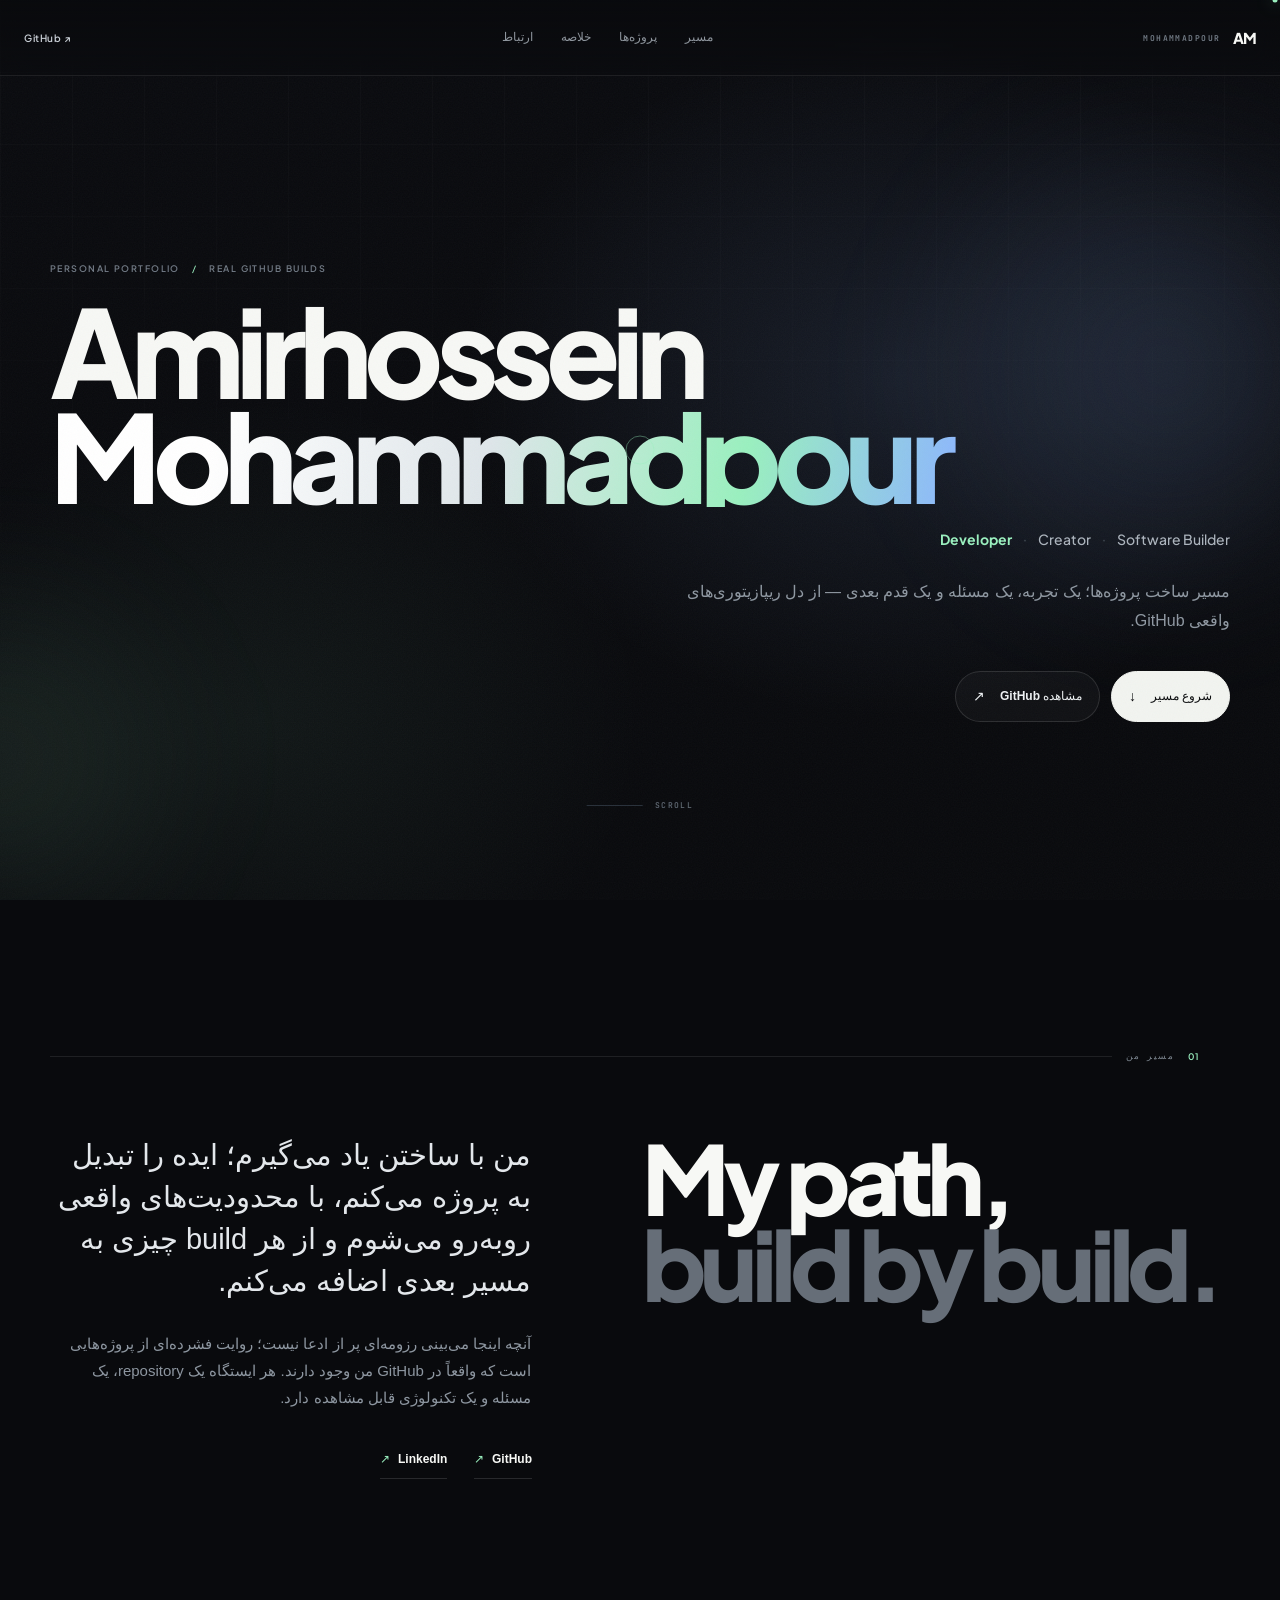
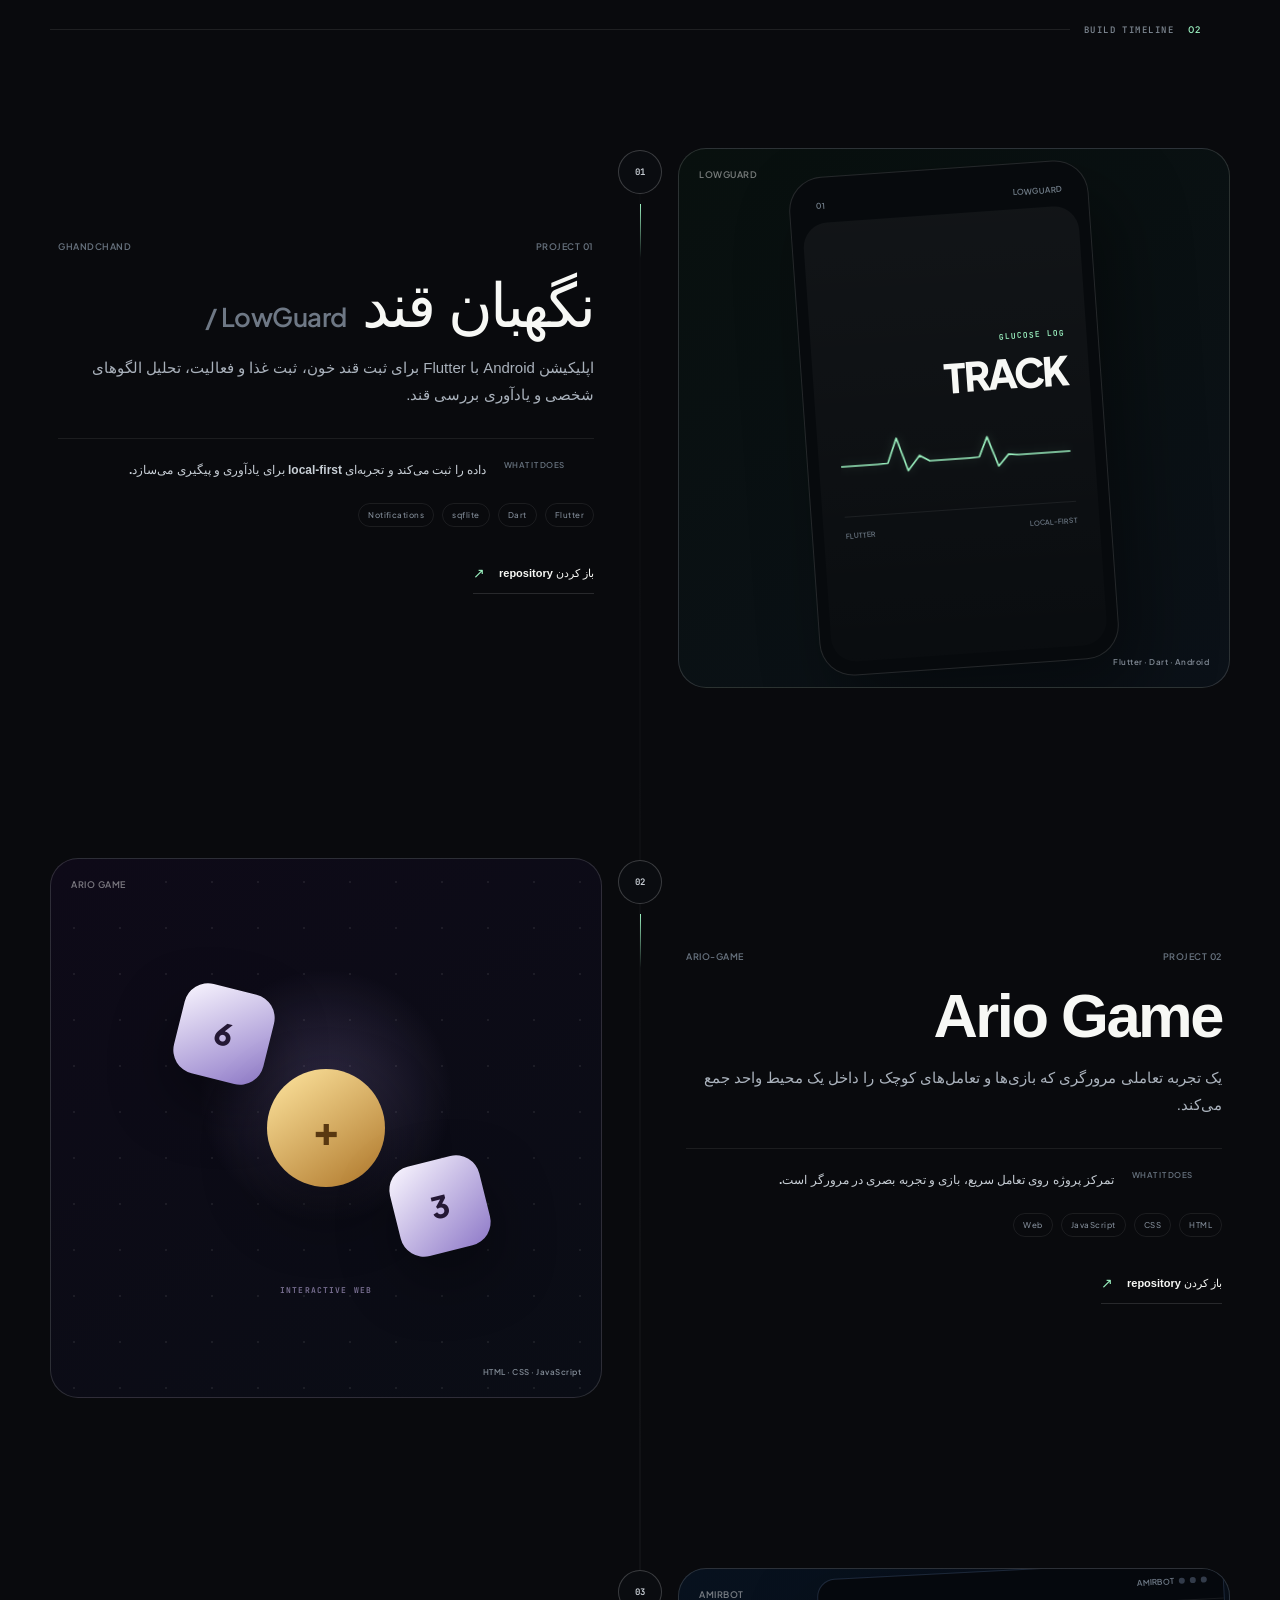
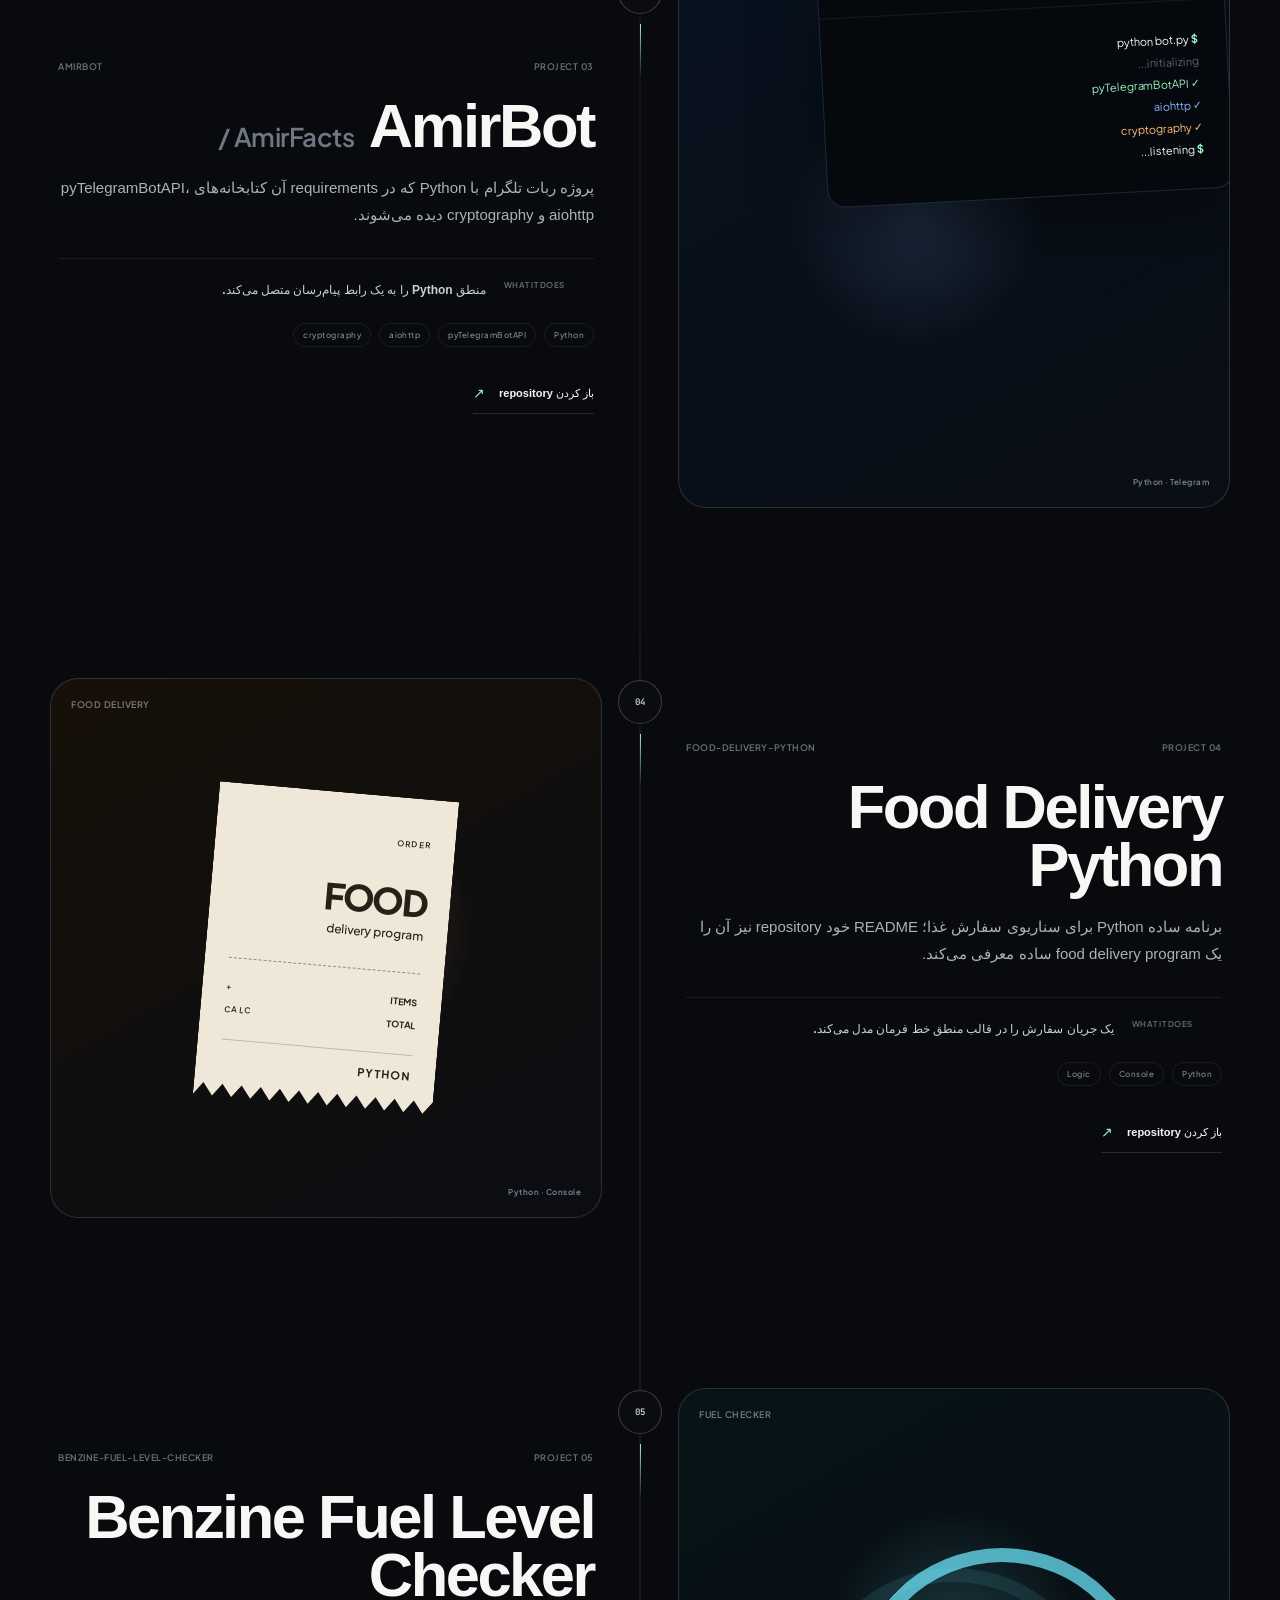
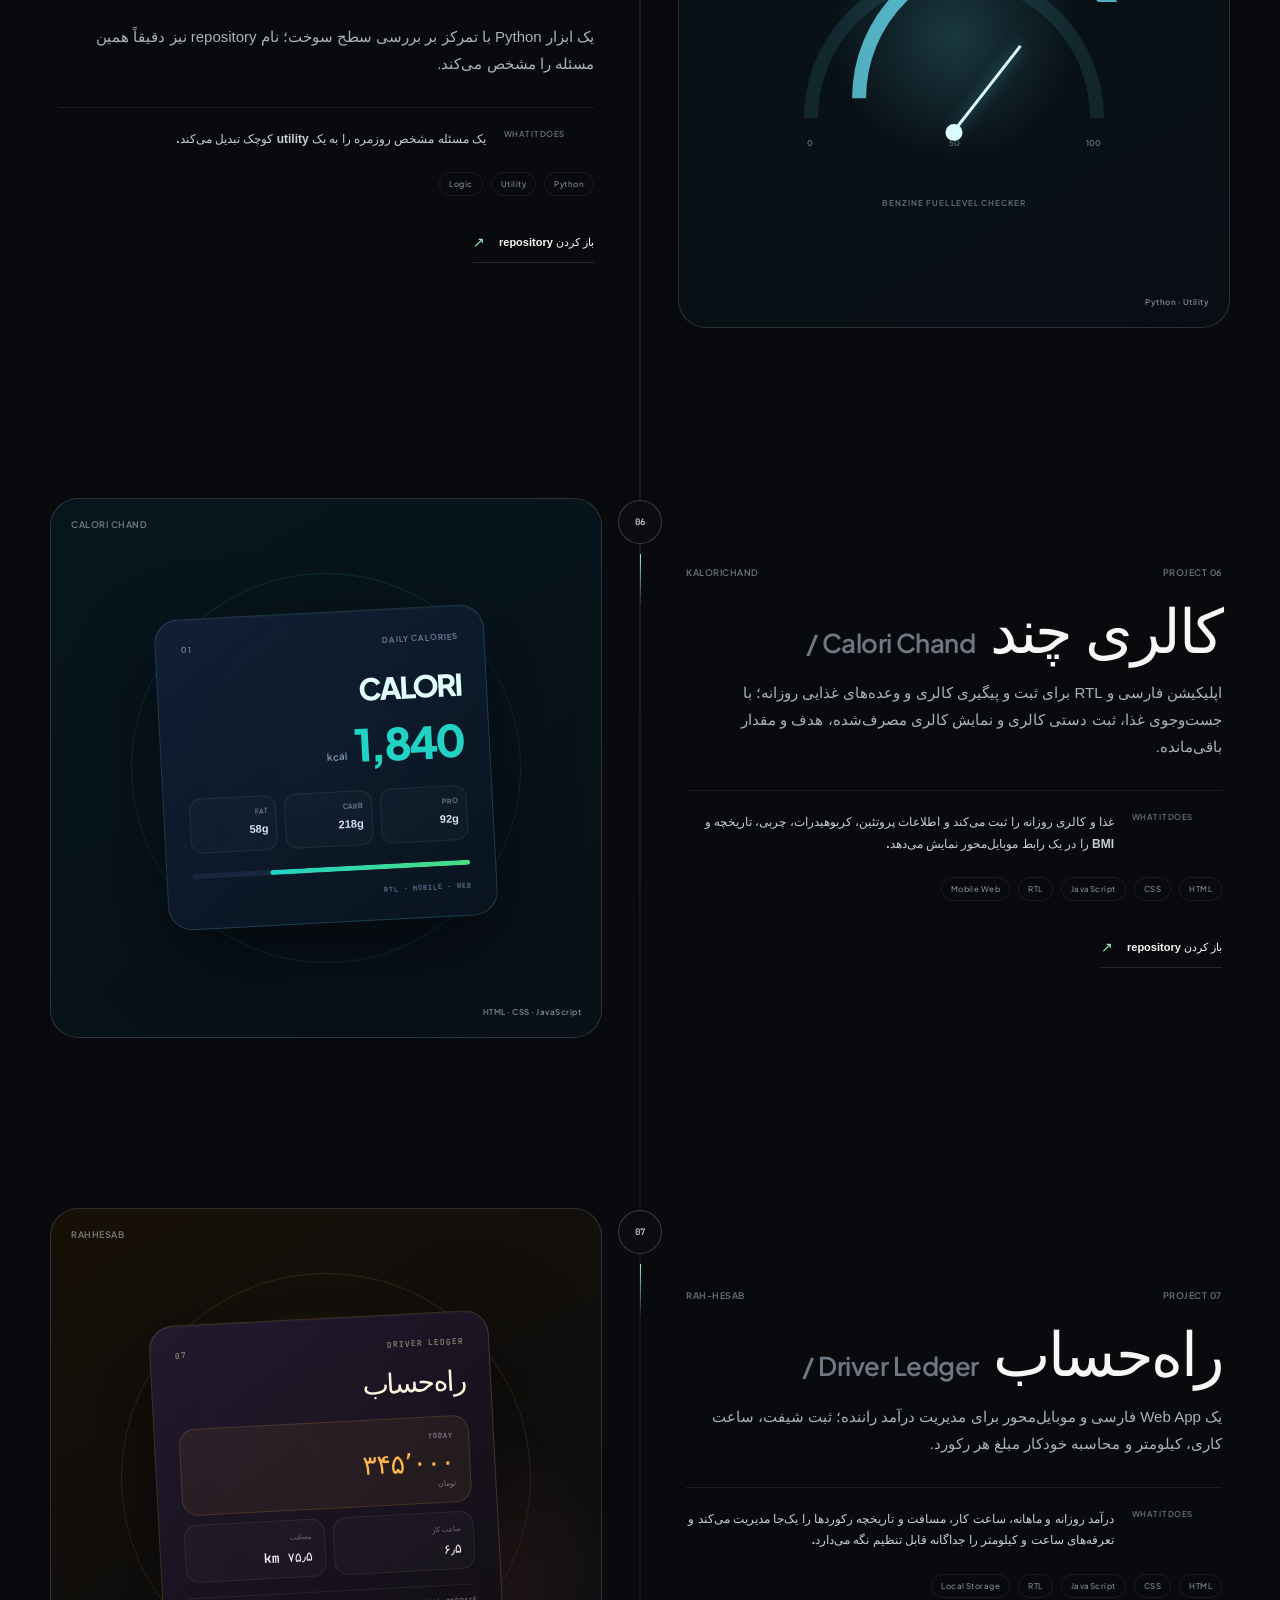
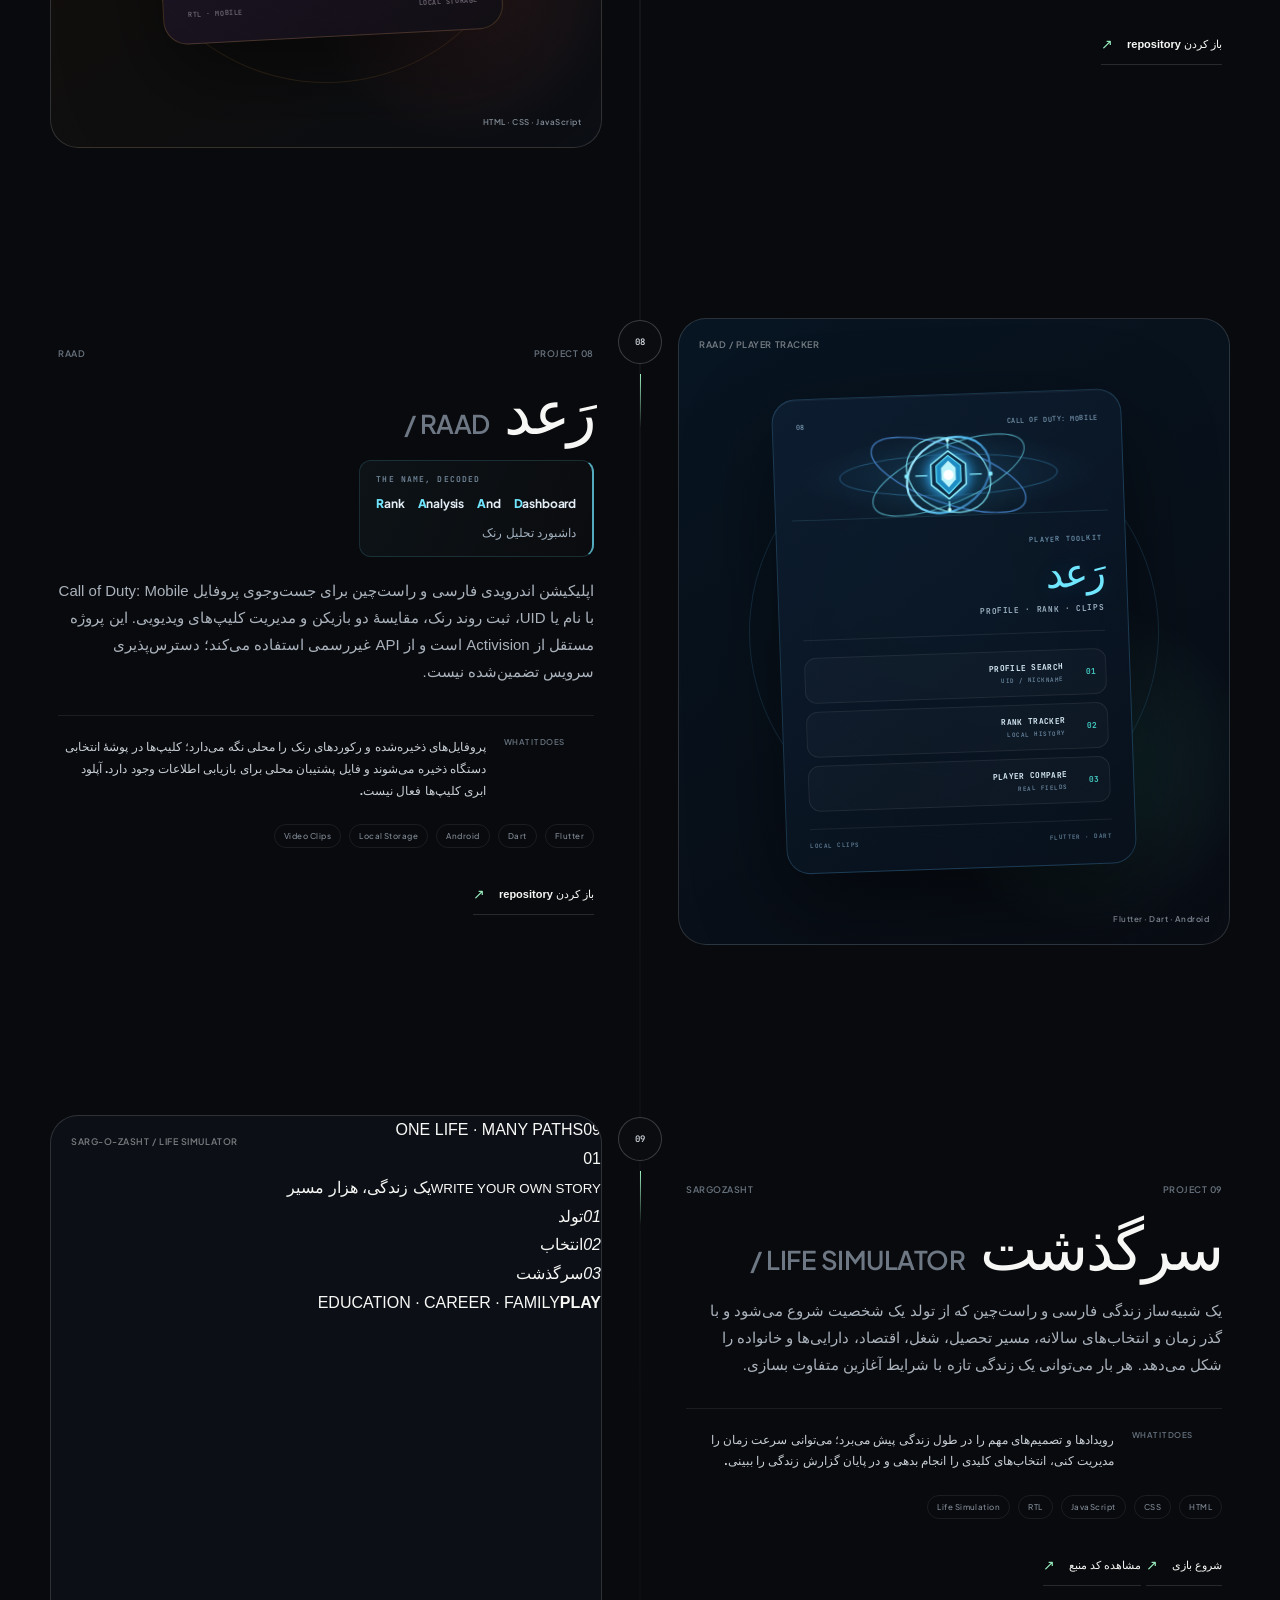
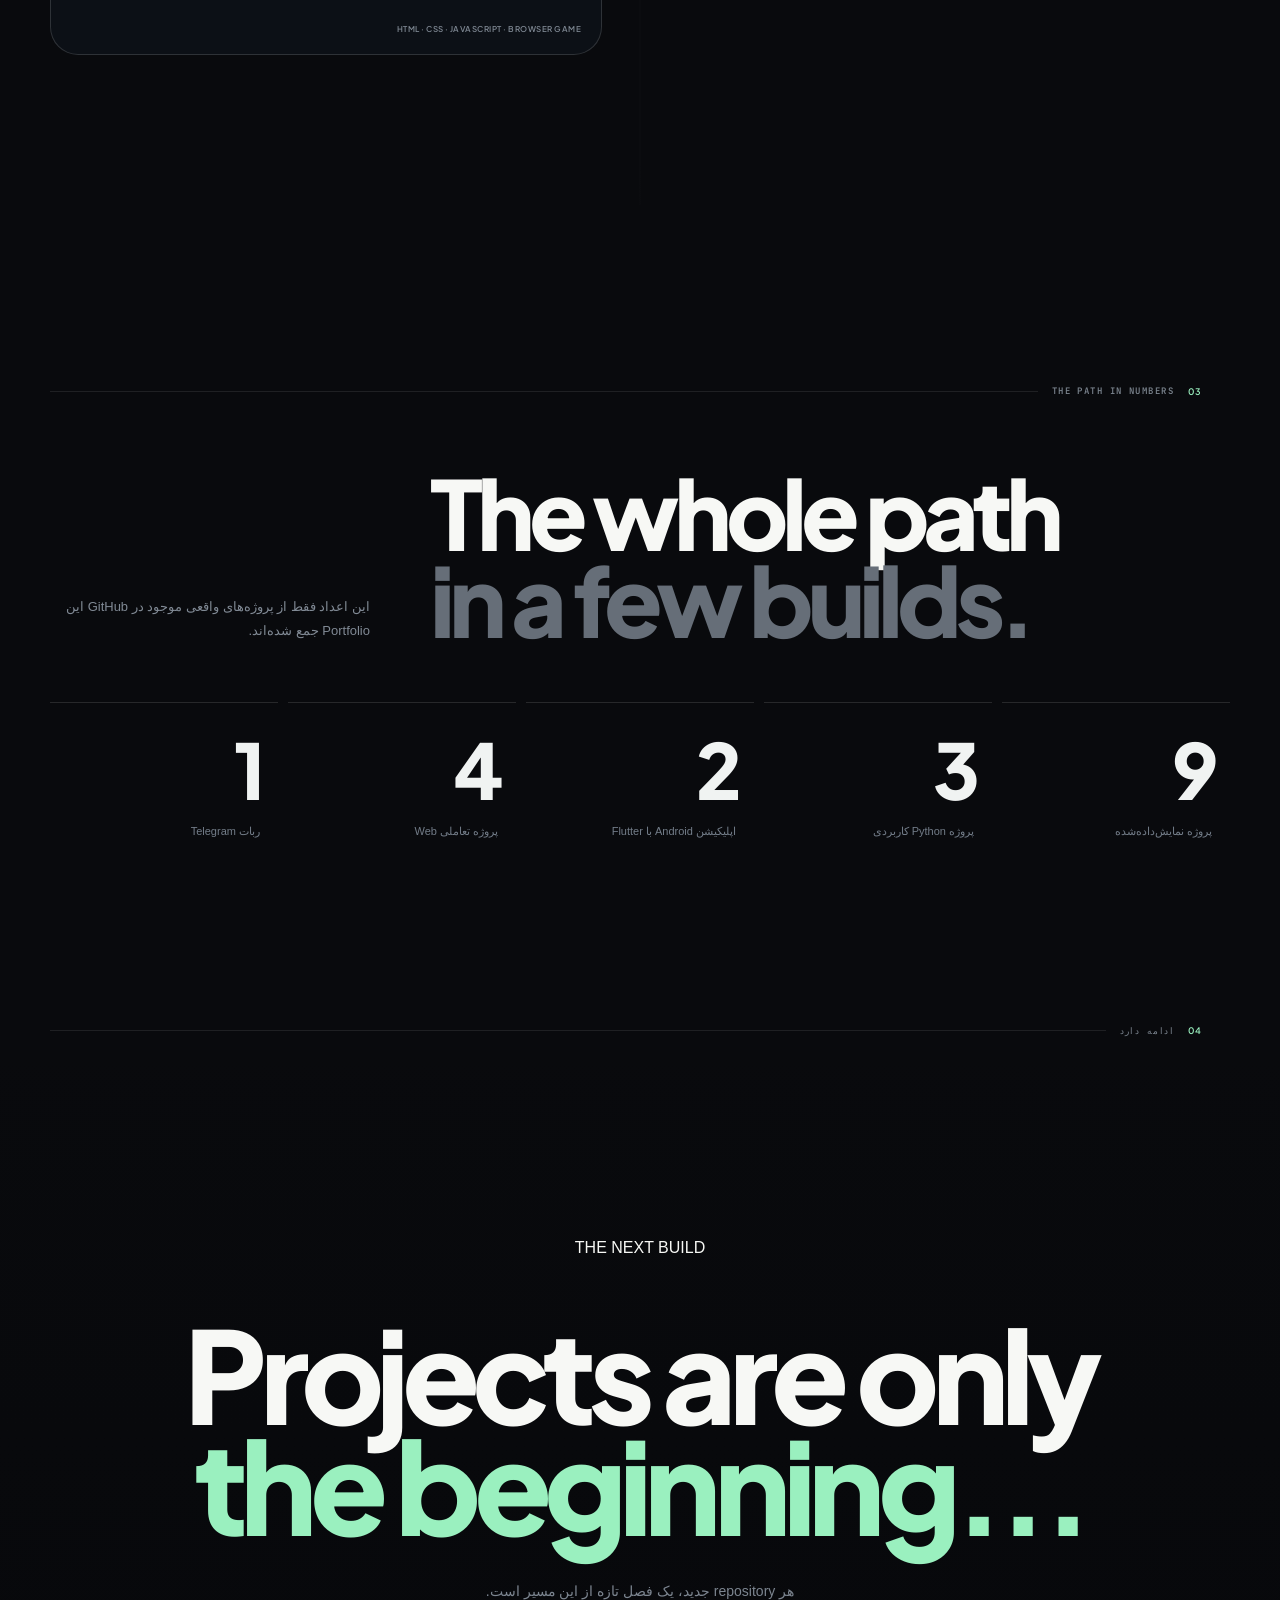
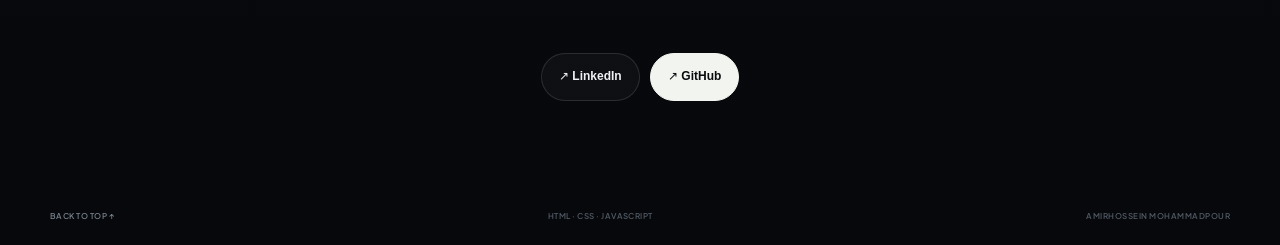
==== commit c3482a5b: "Add Sargozasht as project 09 with direct play link" ====
--- a/index.html
+++ b/index.html
@@ -349,6 +349,50 @@
         </div>
       </article>
 
+
+      <article class="timeline-item reverse reveal" data-index="09">
+        <div class="timeline-marker"><span>09</span><i></i></div>
+        <div class="timeline-visual visual-sargozasht">
+          <div class="visual-label">SARG-O-ZASHT / LIFE SIMULATOR</div>
+          <div class="sargozasht-stage" aria-label="نمای گرافیکی شبیه‌ساز زندگی سرگذشت">
+            <div class="sargozasht-orbit sargozasht-orbit-wide"></div>
+            <div class="sargozasht-orbit sargozasht-orbit-tight"></div>
+            <div class="sargozasht-globe">
+              <span class="sargozasht-globe-latitude"></span>
+              <span class="sargozasht-globe-longitude"></span>
+              <span class="sargozasht-globe-core"></span>
+            </div>
+            <div class="sargozasht-life-card">
+              <div class="sargozasht-card-top"><span>ONE LIFE · MANY PATHS</span><span>09</span></div>
+              <div class="sargozasht-card-main">
+                <div class="sargozasht-generation">01</div>
+                <div><small>WRITE YOUR OWN STORY</small><strong>یک زندگی، هزار مسیر</strong></div>
+              </div>
+              <div class="sargozasht-milestones">
+                <div><i>01</i><span>تولد</span></div>
+                <b></b>
+                <div><i>02</i><span>انتخاب</span></div>
+                <b></b>
+                <div><i>03</i><span>سرگذشت</span></div>
+              </div>
+              <div class="sargozasht-card-foot"><span>EDUCATION · CAREER · FAMILY</span><strong>PLAY</strong></div>
+            </div>
+          </div>
+          <div class="visual-caption">HTML · CSS · JAVASCRIPT · BROWSER GAME</div>
+        </div>
+        <div class="timeline-copy">
+          <div class="item-meta"><span>PROJECT 09</span><span>SARGOZASHT</span></div>
+          <h3>سرگذشت <small>/ LIFE SIMULATOR</small></h3>
+          <p>یک شبیه‌ساز زندگی فارسی و راست‌چین که از تولد یک شخصیت شروع می‌شود و با گذر زمان و انتخاب‌های سالانه، مسیر تحصیل، شغل، اقتصاد، دارایی‌ها و خانواده را شکل می‌دهد. هر بار می‌توانی یک زندگی تازه با شرایط آغازین متفاوت بسازی.</p>
+          <div class="why"><span>WHAT IT DOES</span><b>رویدادها و تصمیم‌های مهم را در طول زندگی پیش می‌برد؛ می‌توانی سرعت زمان را مدیریت کنی، انتخاب‌های کلیدی را انجام بدهی و در پایان گزارش زندگی را ببینی.</b></div>
+          <div class="tags"><span>HTML</span><span>CSS</span><span>JavaScript</span><span>RTL</span><span>Life Simulation</span></div>
+          <div class="sargozasht-actions">
+            <a class="item-link sargozasht-play magnetic" href="./sargozasht/" target="_blank" rel="noopener noreferrer">شروع بازی <b>↗</b></a>
+            <a class="item-link sargozasht-source magnetic" href="https://github.com/Amirho33ein7/sargozasht" target="_blank" rel="noopener noreferrer">مشاهده کد منبع <b>↗</b></a>
+          </div>
+        </div>
+      </article>
+
     </section>
 
     <section class="numbers wrap" id="numbers">
@@ -358,10 +402,10 @@
         <p class="reveal delay-1">این اعداد فقط از پروژه‌های واقعی موجود در GitHub این Portfolio جمع شده‌اند.</p>
       </div>
       <div class="stat-grid">
-        <div class="stat reveal"><strong data-count="8">0</strong><span>پروژه نمایش‌داده‌شده</span></div>
+        <div class="stat reveal"><strong data-count="9">0</strong><span>پروژه نمایش‌داده‌شده</span></div>
         <div class="stat reveal delay-1"><strong data-count="3">0</strong><span>پروژه Python کاربردی</span></div>
         <div class="stat reveal delay-2"><strong data-count="2">0</strong><span>اپلیکیشن Android با Flutter</span></div>
-        <div class="stat reveal delay-3"><strong data-count="3">0</strong><span>پروژه تعاملی Web</span></div>
+        <div class="stat reveal delay-3"><strong data-count="4">0</strong><span>پروژه تعاملی Web</span></div>
         <div class="stat reveal"><strong data-count="1">0</strong><span>ربات Telegram</span></div>
       </div>
     </section>
--- a/styles.css
+++ b/styles.css
@@ -382,65 +382,62 @@
 }
 
 
-/* RAAD decorative sci-fi weapon animation: spins like the Ario coin and fires a visual flash every 5 seconds. */
-.raad-weapon-bay {
+/* RAAD abstract energy reactor: continuous rotation with a visible light pulse every five seconds. */
+.raad-reactor-bay {
   position: relative;
   display: grid;
   place-items: center;
-  height: 78px;
+  height: 82px;
   margin: 7px -7px 12px;
   overflow: hidden;
-  perspective: 720px;
+  perspective: 680px;
   border-bottom: 1px solid rgba(112, 231, 255, .12);
-  background: radial-gradient(ellipse at 50% 50%, rgba(70, 190, 255, .09), transparent 68%);
-}
-.raad-gun-rotor {
+  background: radial-gradient(ellipse at 50% 50%, rgba(70, 190, 255, .11), transparent 68%);
+}
+.raad-reactor-rotor {
   position: relative;
   width: 100%;
   max-width: 290px;
-  aspect-ratio: 440 / 140;
+  aspect-ratio: 400 / 110;
   transform-style: preserve-3d;
-  transform-origin: 50% 50%;
-  animation: raadGunSpin 9s linear infinite;
-}
-.raad-gun-svg {
+  animation: raadReactorSpin 7s linear infinite;
+}
+.raad-reactor-svg {
   display: block;
   width: 100%;
   height: 100%;
   overflow: visible;
-  filter: drop-shadow(0 5px 14px rgba(28, 157, 205, .2));
-  backface-visibility: visible;
-}
-.raad-shot-line,
-.raad-muzzle-flash {
-  opacity: 0;
+  filter: drop-shadow(0 4px 15px rgba(28, 157, 205, .26));
+}
+.raad-reactor-pulse {
   transform-box: fill-box;
   transform-origin: center;
-  animation: raadGunShot 5s steps(1, end) infinite;
-}
-.raad-muzzle-flash { transform-origin: 399px 60px; }
-@keyframes raadGunSpin {
-  from { transform: rotateY(0deg); }
-  to { transform: rotateY(360deg); }
-}
-@keyframes raadGunShot {
-  0%, 87%, 94%, 100% { opacity: 0; }
-  88%, 92% { opacity: 1; }
+  transform: scale(.25);
+  opacity: 0;
+  animation: raadReactorPulse 5s ease-out infinite;
+}
+@keyframes raadReactorSpin {
+  from { transform: rotateY(0deg) rotateZ(-2deg); }
+  to { transform: rotateY(360deg) rotateZ(-2deg); }
+}
+@keyframes raadReactorPulse {
+  0%, 78% { transform: scale(.25); opacity: 0; }
+  82% { transform: scale(.55); opacity: .95; }
+  94% { transform: scale(2.8); opacity: .18; }
+  100% { transform: scale(3.1); opacity: 0; }
 }
 @media (max-width: 560px) {
   .visual-raad { min-height: 440px; }
-  .raad-weapon-bay { height: 70px; margin: 5px -6px 9px; }
+  .raad-reactor-bay { height: 72px; margin: 5px -5px 9px; }
   .raad-card { padding: 14px; }
-  .raad-gun-rotor { max-width: 250px; }
+  .raad-reactor-rotor { max-width: 255px; }
   .raad-brand { margin-top: 12px; padding-bottom: 10px; }
   .raad-feature-list { gap: 5px; margin: 10px 0; }
   .raad-feature-list div { padding: 7px 8px; }
   .raad-footer { padding-top: 8px; }
 }
 @media (prefers-reduced-motion: reduce) {
-  .raad-gun-rotor,
-  .raad-shot-line,
-  .raad-muzzle-flash { animation: none; }
-  .raad-shot-line,
-  .raad-muzzle-flash { opacity: 0; }
-}
+  .raad-reactor-rotor,
+  .raad-reactor-pulse { animation: none; }
+  .raad-reactor-pulse { opacity: 0; }
+}
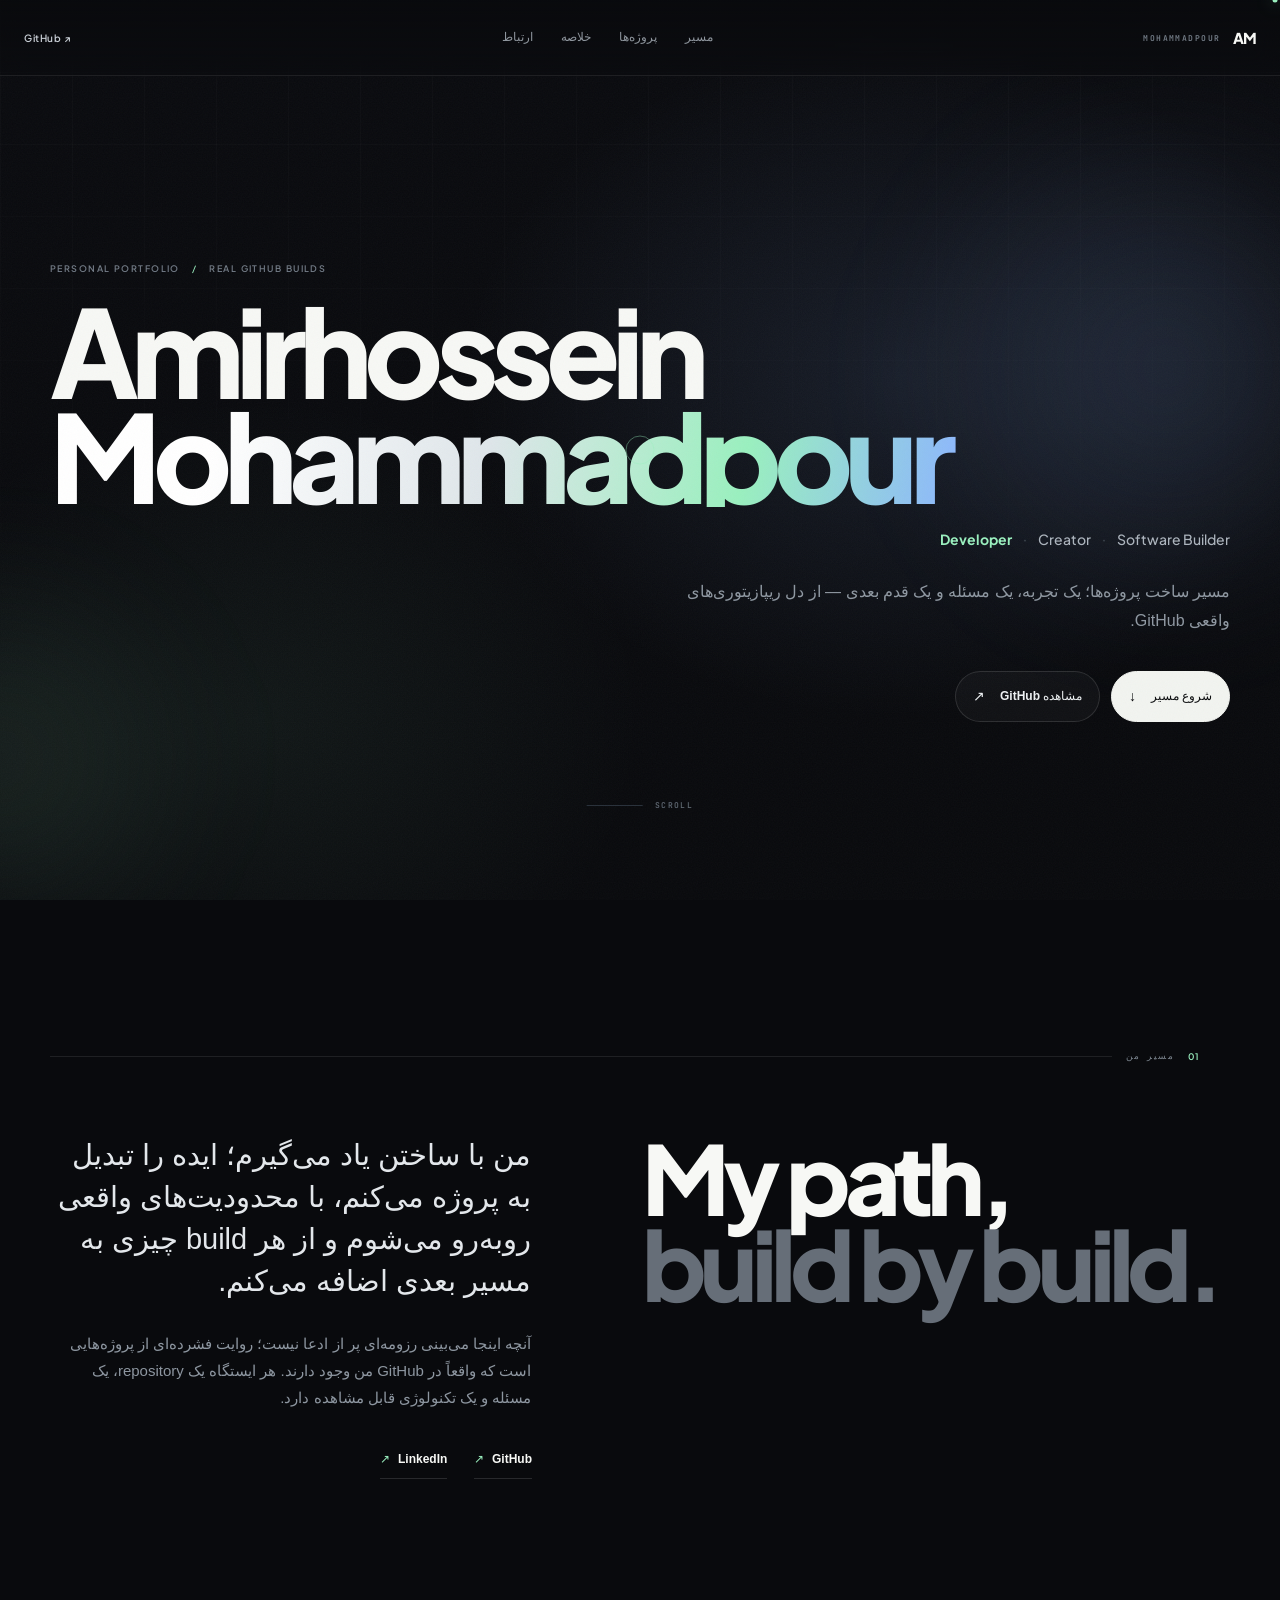
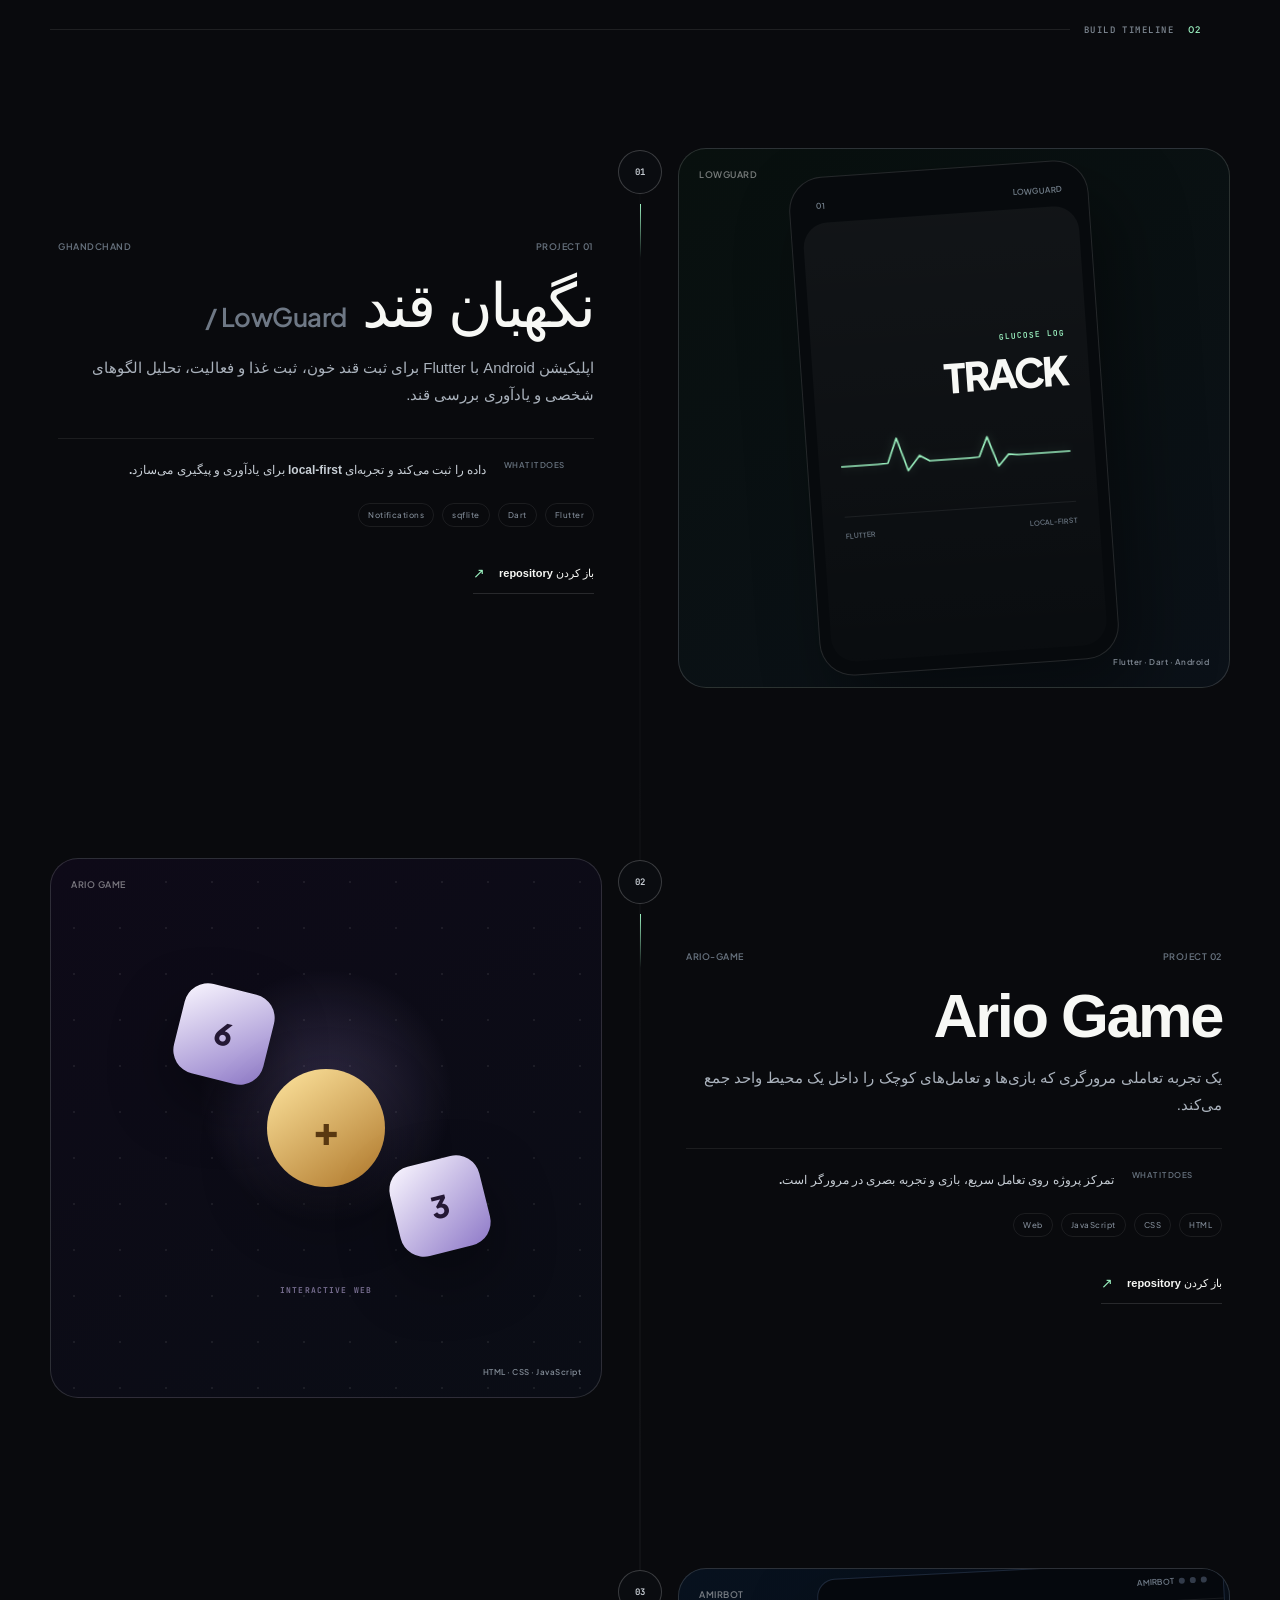
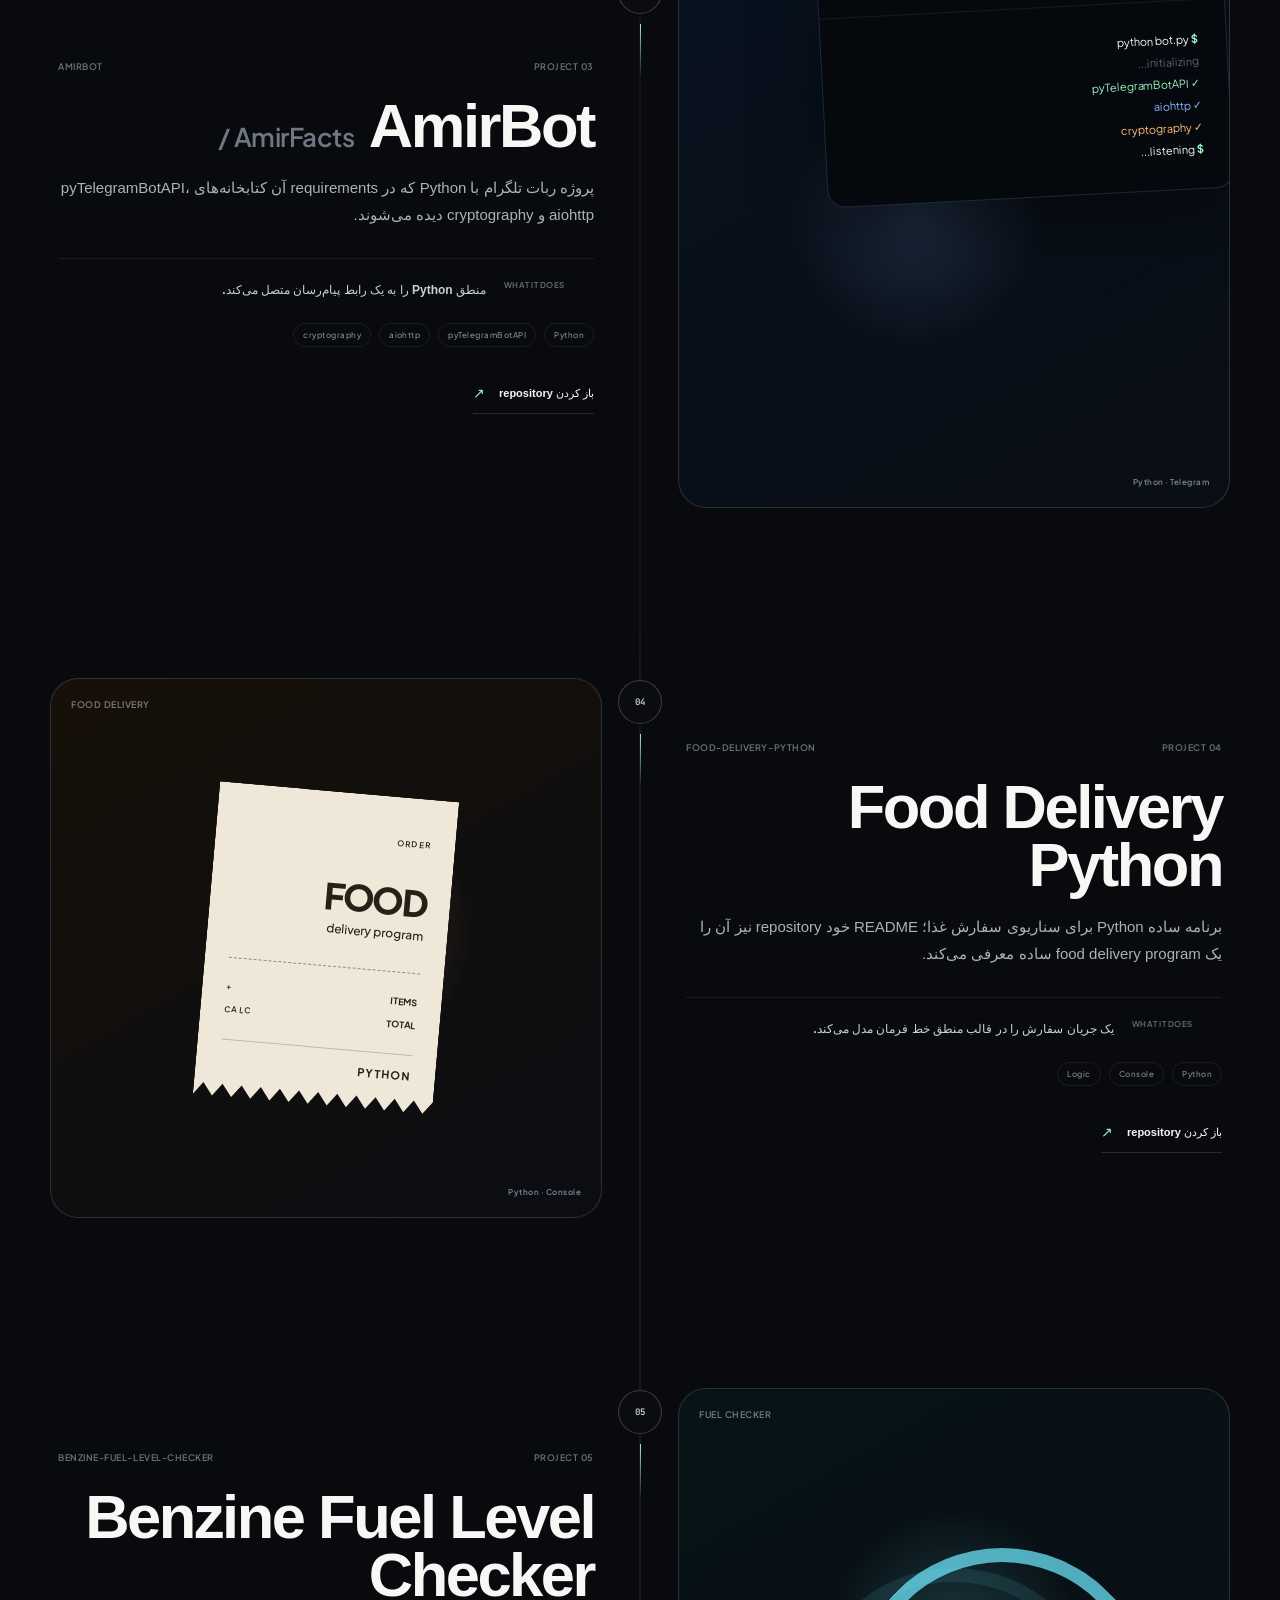
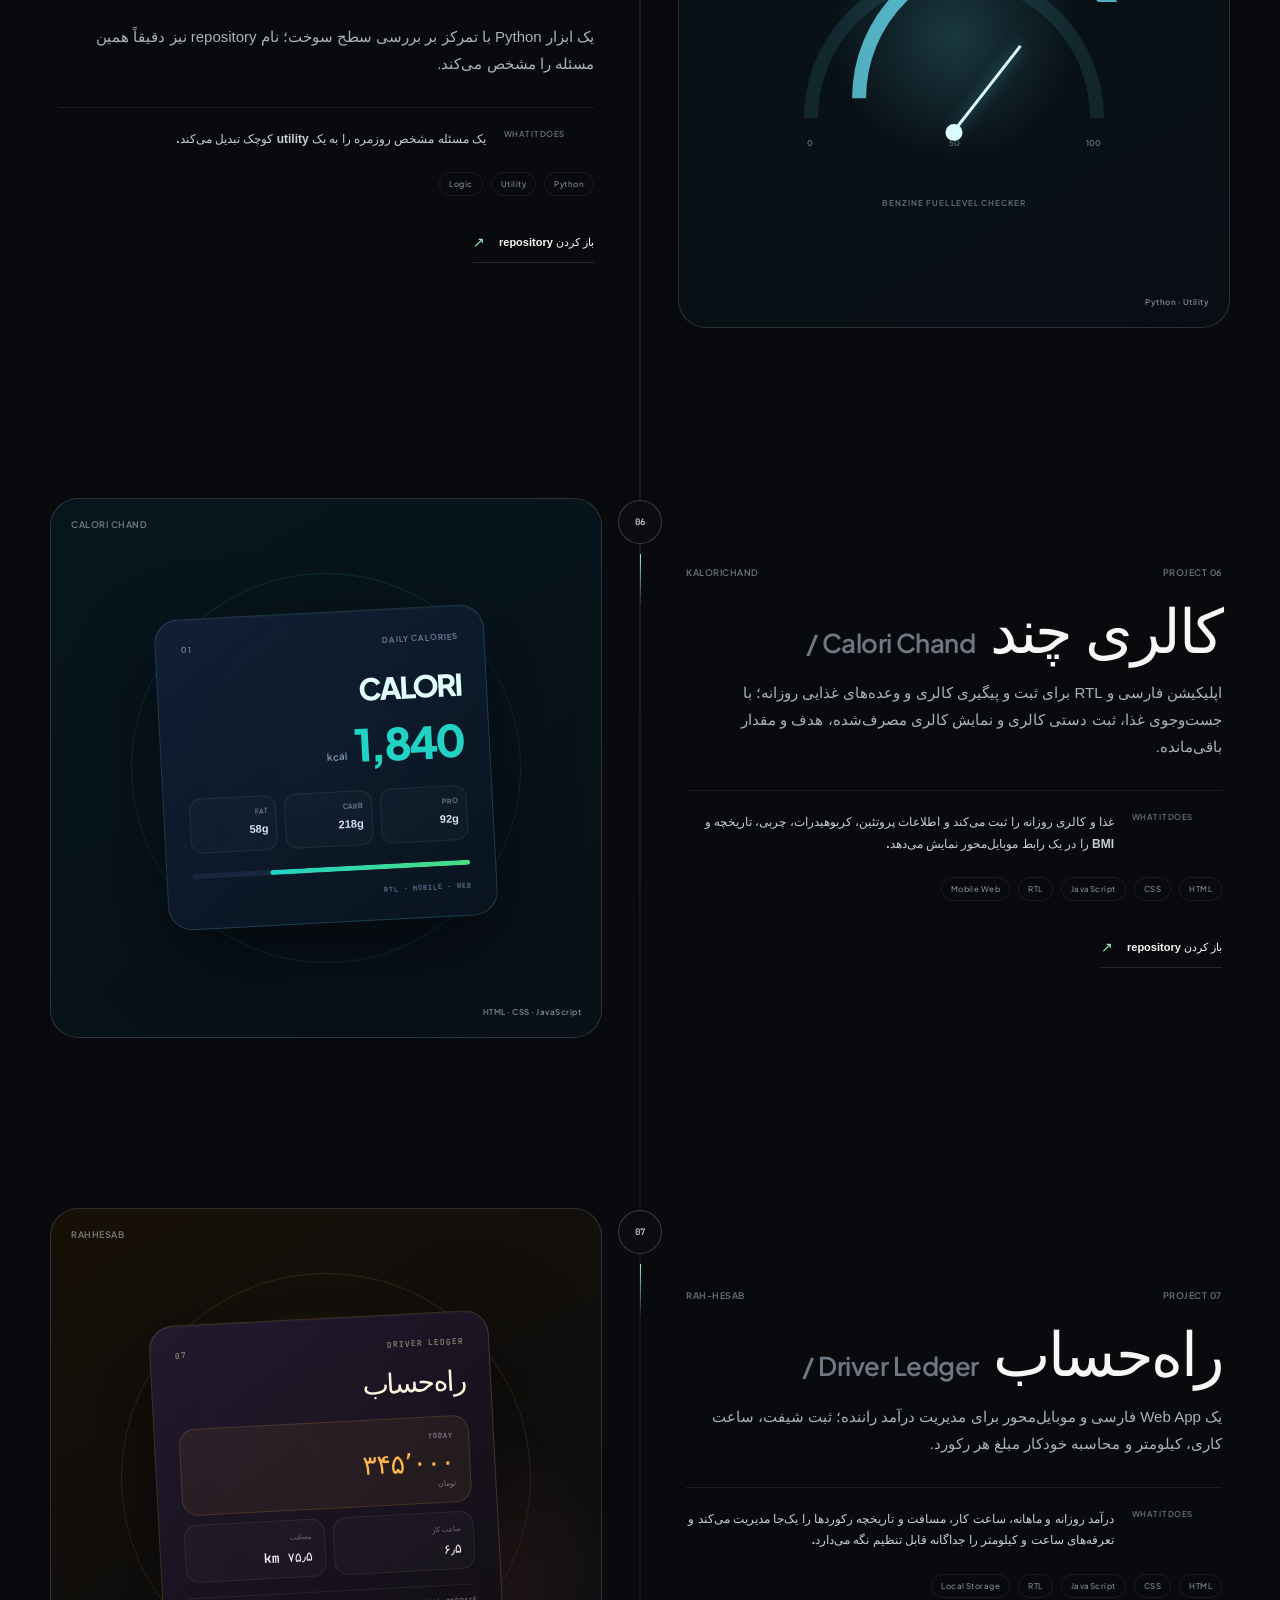
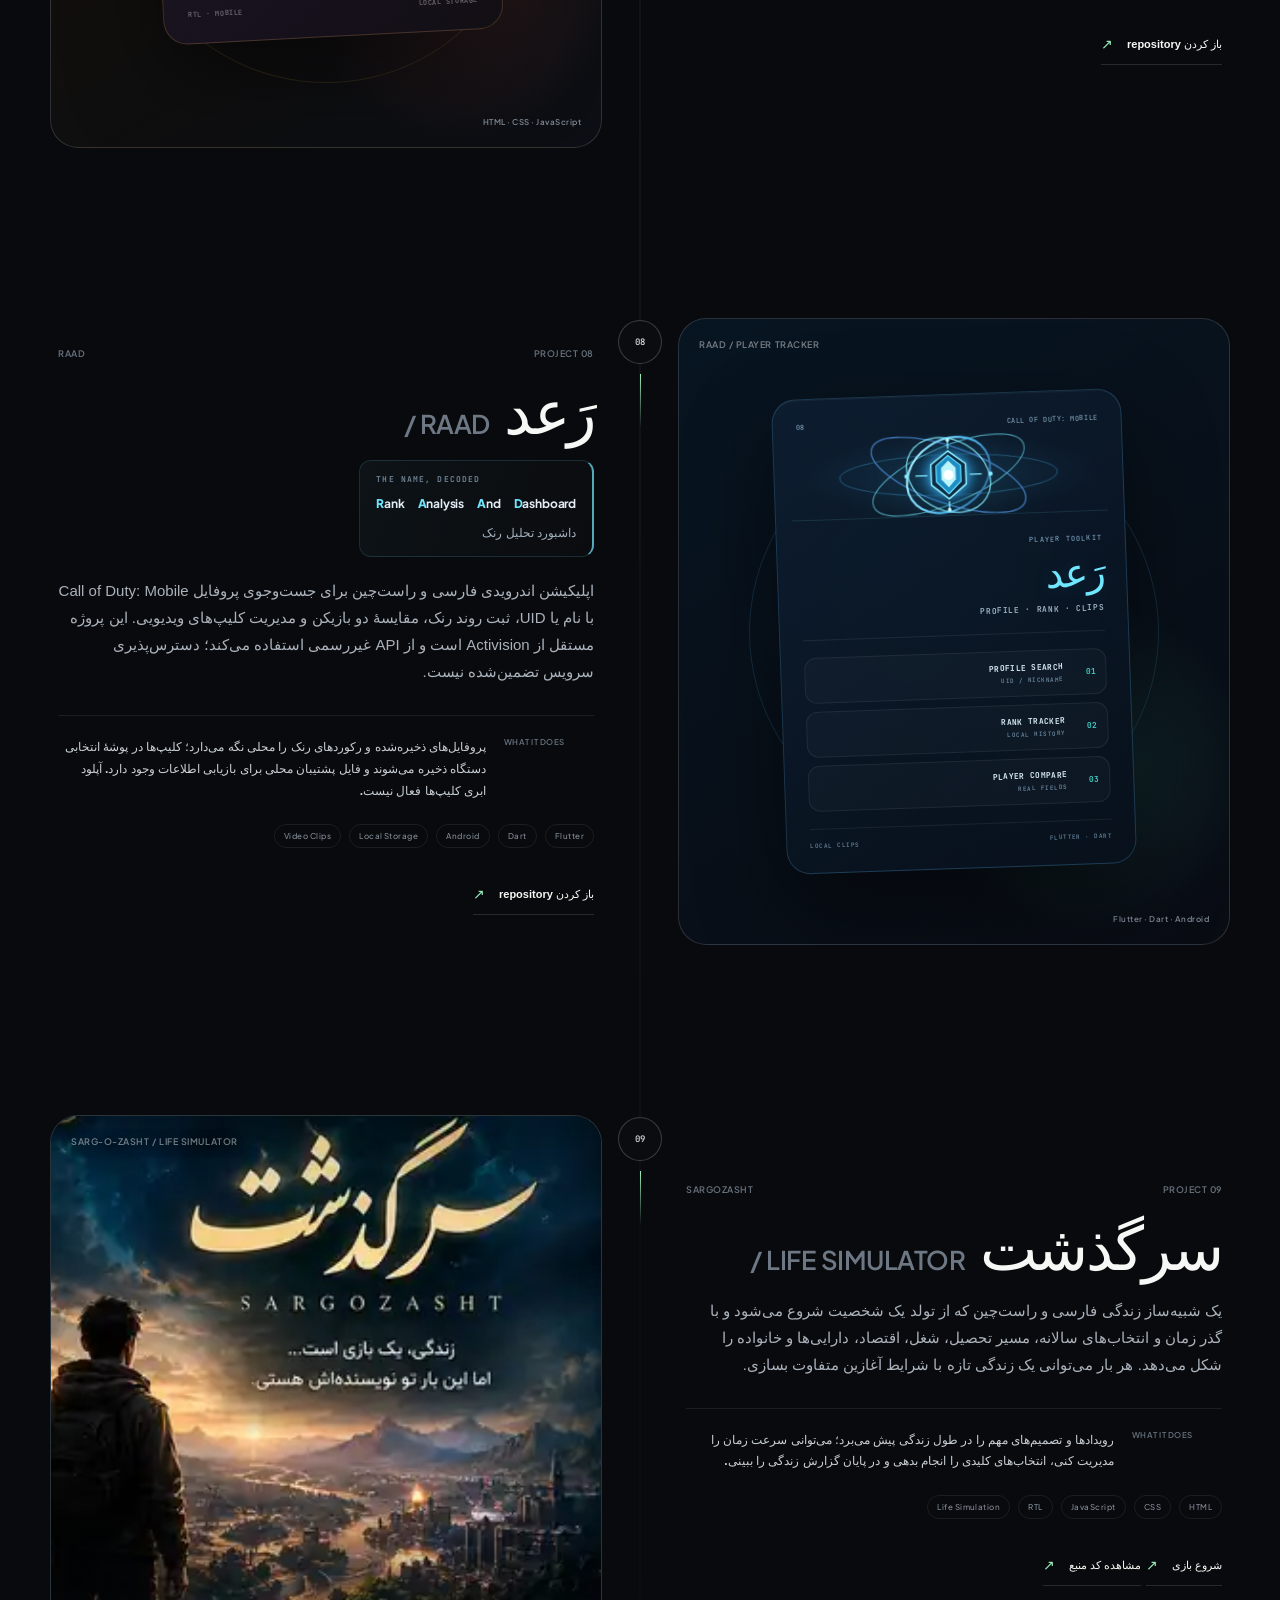
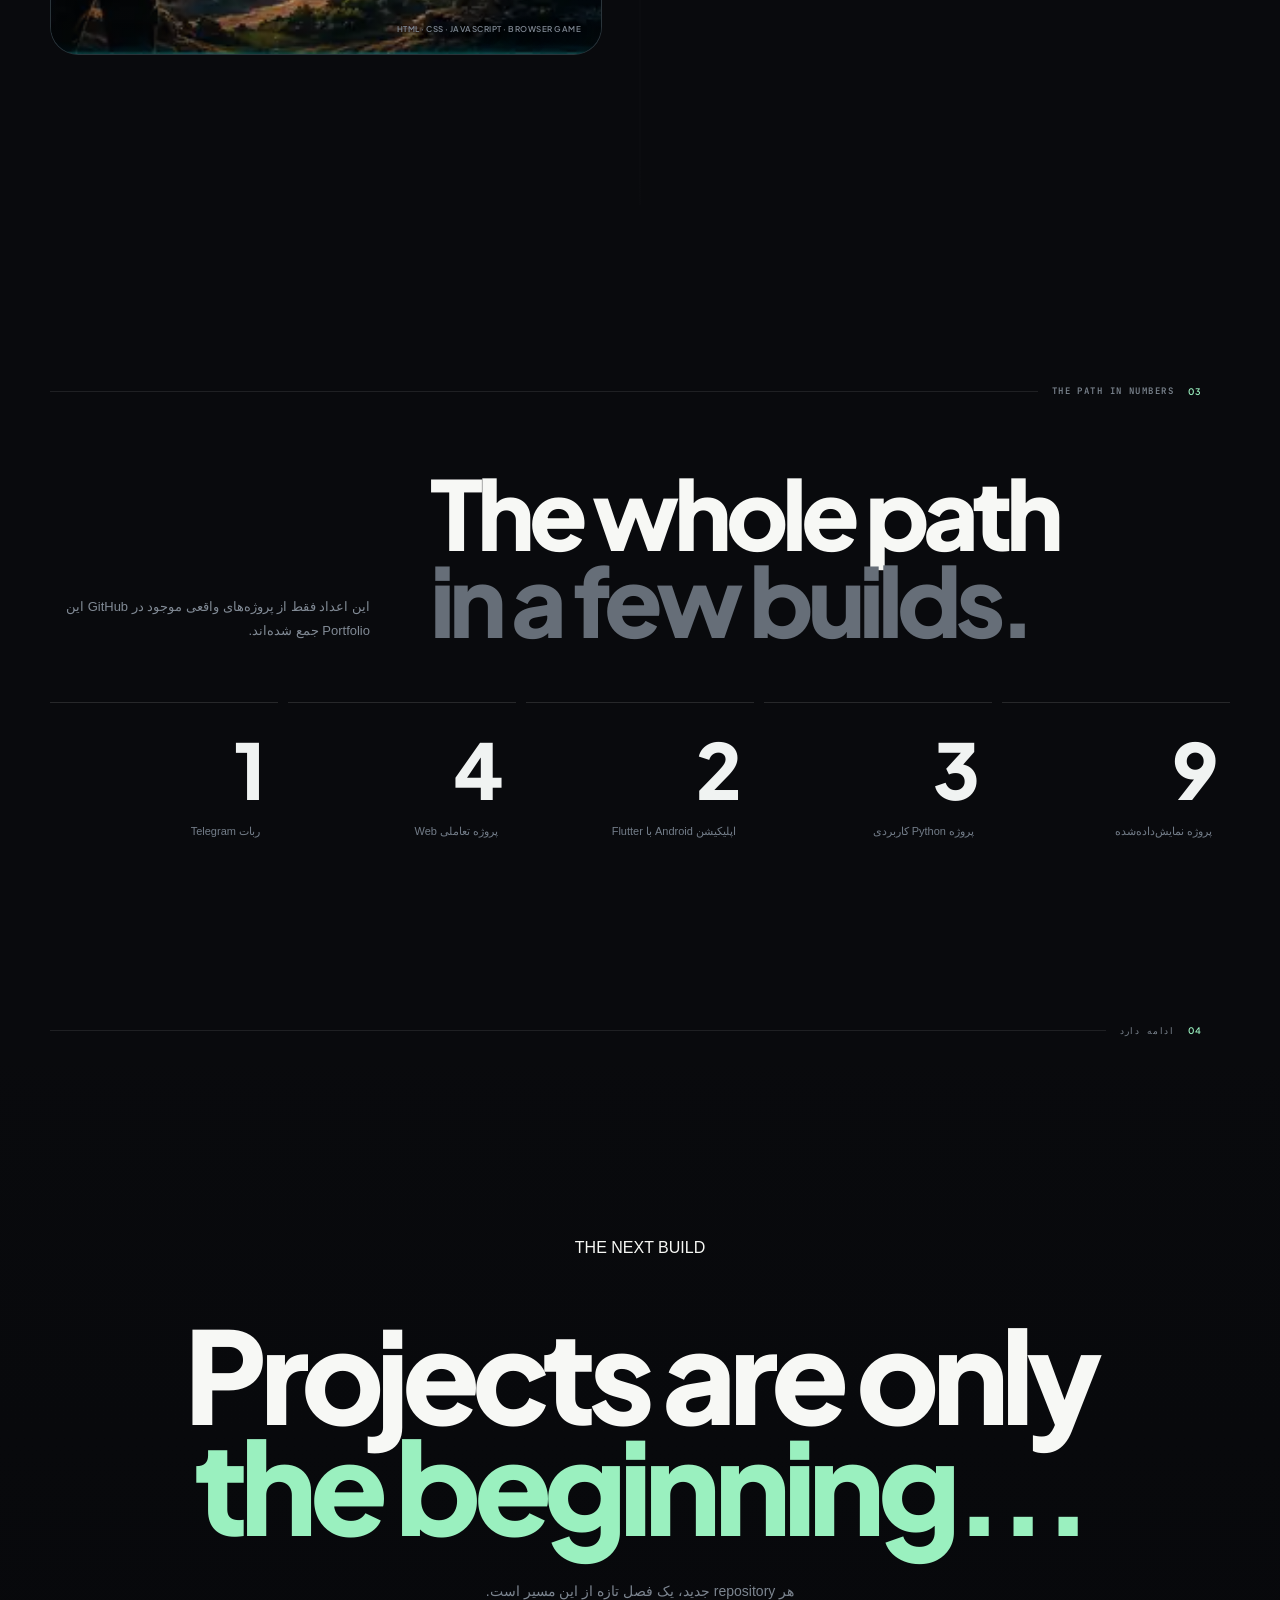
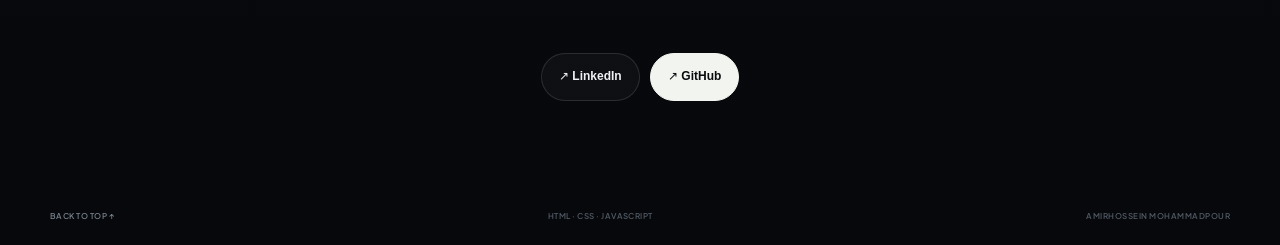
==== commit 41ee1450: "Replace Sargozasht CSS mockup with a real optimized cover image" ====
--- a/index.html
+++ b/index.html
@@ -354,30 +354,8 @@
         <div class="timeline-marker"><span>09</span><i></i></div>
         <div class="timeline-visual visual-sargozasht">
           <div class="visual-label">SARG-O-ZASHT / LIFE SIMULATOR</div>
-          <div class="sargozasht-stage" aria-label="نمای گرافیکی شبیه‌ساز زندگی سرگذشت">
-            <div class="sargozasht-orbit sargozasht-orbit-wide"></div>
-            <div class="sargozasht-orbit sargozasht-orbit-tight"></div>
-            <div class="sargozasht-globe">
-              <span class="sargozasht-globe-latitude"></span>
-              <span class="sargozasht-globe-longitude"></span>
-              <span class="sargozasht-globe-core"></span>
-            </div>
-            <div class="sargozasht-life-card">
-              <div class="sargozasht-card-top"><span>ONE LIFE · MANY PATHS</span><span>09</span></div>
-              <div class="sargozasht-card-main">
-                <div class="sargozasht-generation">01</div>
-                <div><small>WRITE YOUR OWN STORY</small><strong>یک زندگی، هزار مسیر</strong></div>
-              </div>
-              <div class="sargozasht-milestones">
-                <div><i>01</i><span>تولد</span></div>
-                <b></b>
-                <div><i>02</i><span>انتخاب</span></div>
-                <b></b>
-                <div><i>03</i><span>سرگذشت</span></div>
-              </div>
-              <div class="sargozasht-card-foot"><span>EDUCATION · CAREER · FAMILY</span><strong>PLAY</strong></div>
-            </div>
-          </div>
+          <img class="sargozasht-cover" src="./assets/sargozasht-cover.webp" alt="تصویر اختصاصی بازی سرگذشت؛ شخصیتی که به چشم‌اندازی گسترده و مسیرهای پیش روی زندگی نگاه می‌کند" loading="lazy" decoding="async">
+          <div class="sargozasht-image-shade" aria-hidden="true"></div>
           <div class="visual-caption">HTML · CSS · JAVASCRIPT · BROWSER GAME</div>
         </div>
         <div class="timeline-copy">
--- a/styles.css
+++ b/styles.css
@@ -441,3 +441,43 @@
   .raad-reactor-pulse { animation: none; }
   .raad-reactor-pulse { opacity: 0; }
 }
+
+
+/* SARG-O-ZASHT: use one real cover image instead of layered CSS artwork. */
+.visual-sargozasht {
+  isolation: isolate;
+  position: relative;
+  min-height: 540px;
+  overflow: hidden;
+  background: #07131a;
+}
+.sargozasht-cover {
+  position: absolute;
+  inset: 0;
+  z-index: 0;
+  display: block;
+  width: 100%;
+  height: 100%;
+  max-width: none;
+  object-fit: cover;
+  object-position: center 48%;
+}
+.sargozasht-image-shade {
+  position: absolute;
+  inset: 0;
+  z-index: 1;
+  pointer-events: none;
+  background: linear-gradient(180deg, rgba(3, 9, 14, .12), transparent 28%, transparent 72%, rgba(3, 9, 14, .48));
+}
+.visual-sargozasht .visual-label,
+.visual-sargozasht .visual-caption {
+  z-index: 2;
+  text-shadow: 0 2px 12px rgba(0,0,0,.75);
+}
+@media (max-width: 900px) {
+  .visual-sargozasht { min-height: 500px; }
+}
+@media (max-width: 560px) {
+  .visual-sargozasht { min-height: 430px; }
+  .sargozasht-cover { object-position: center 46%; }
+}
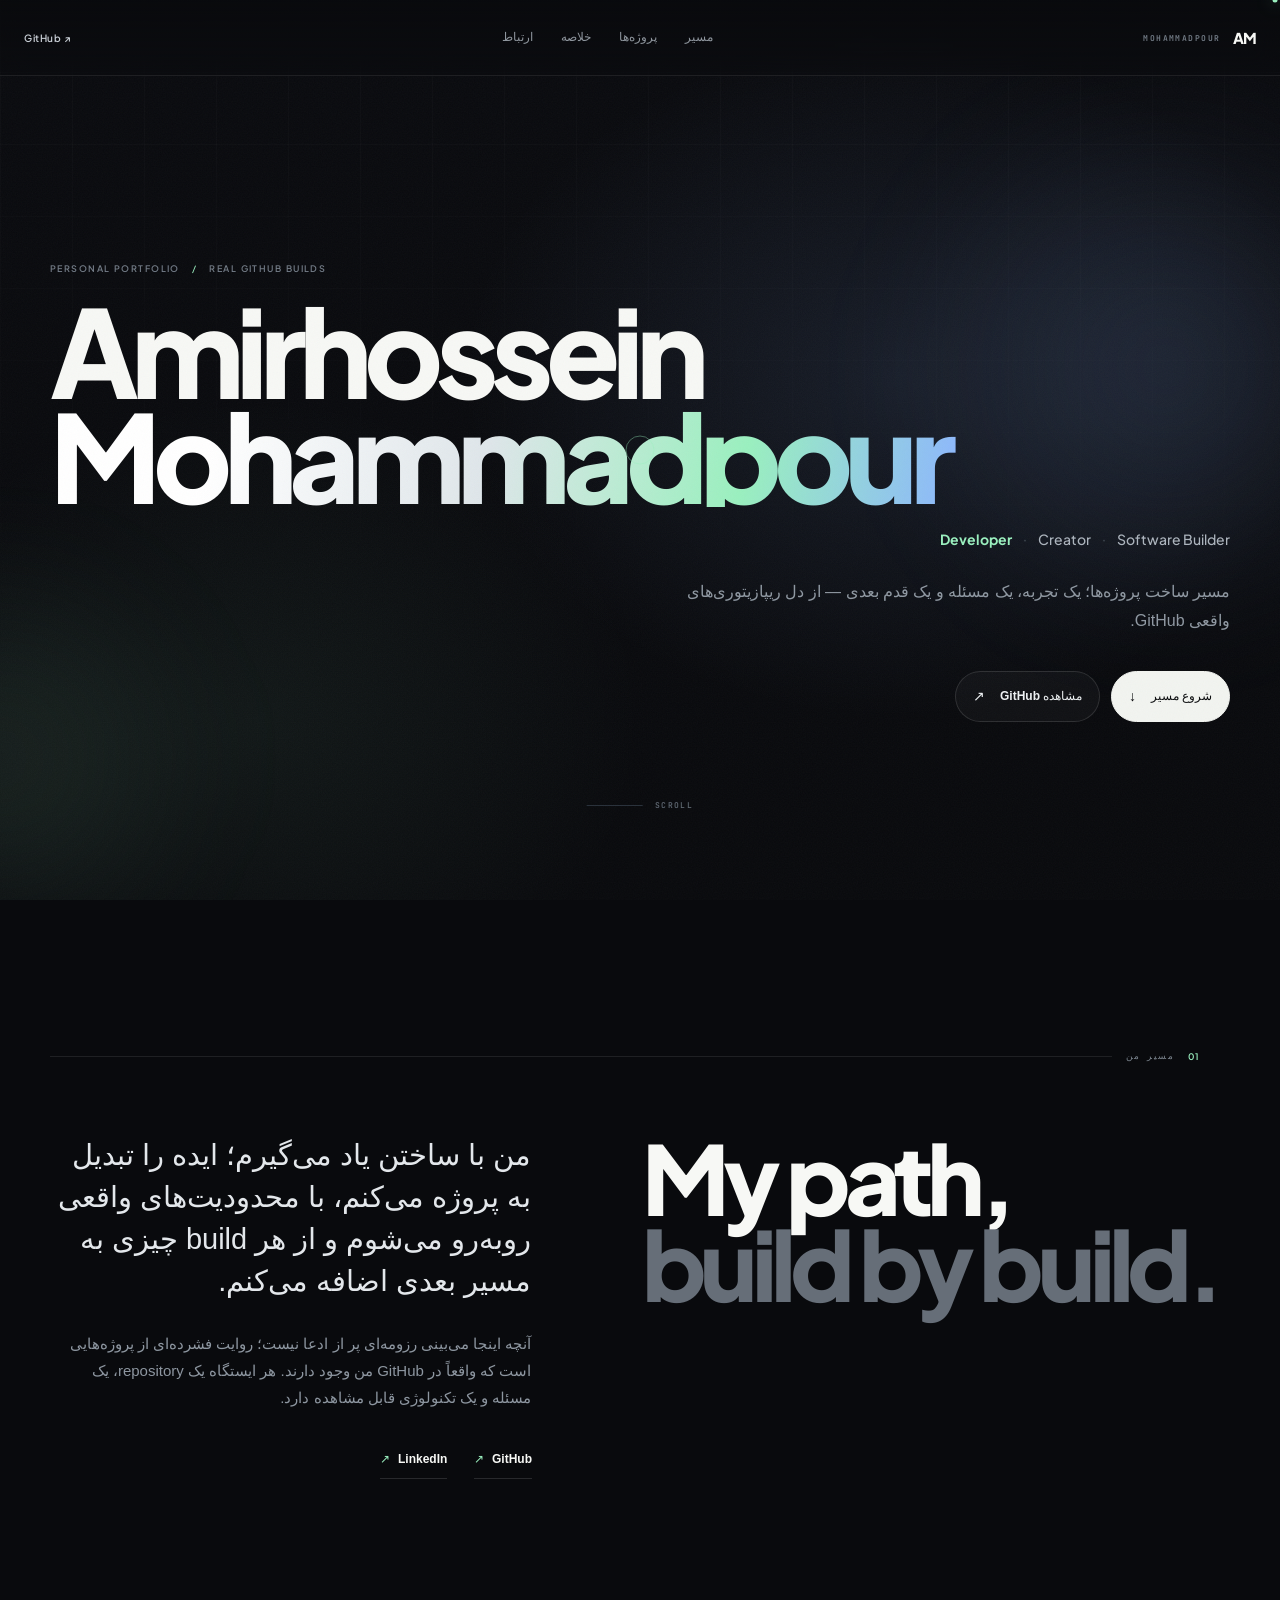
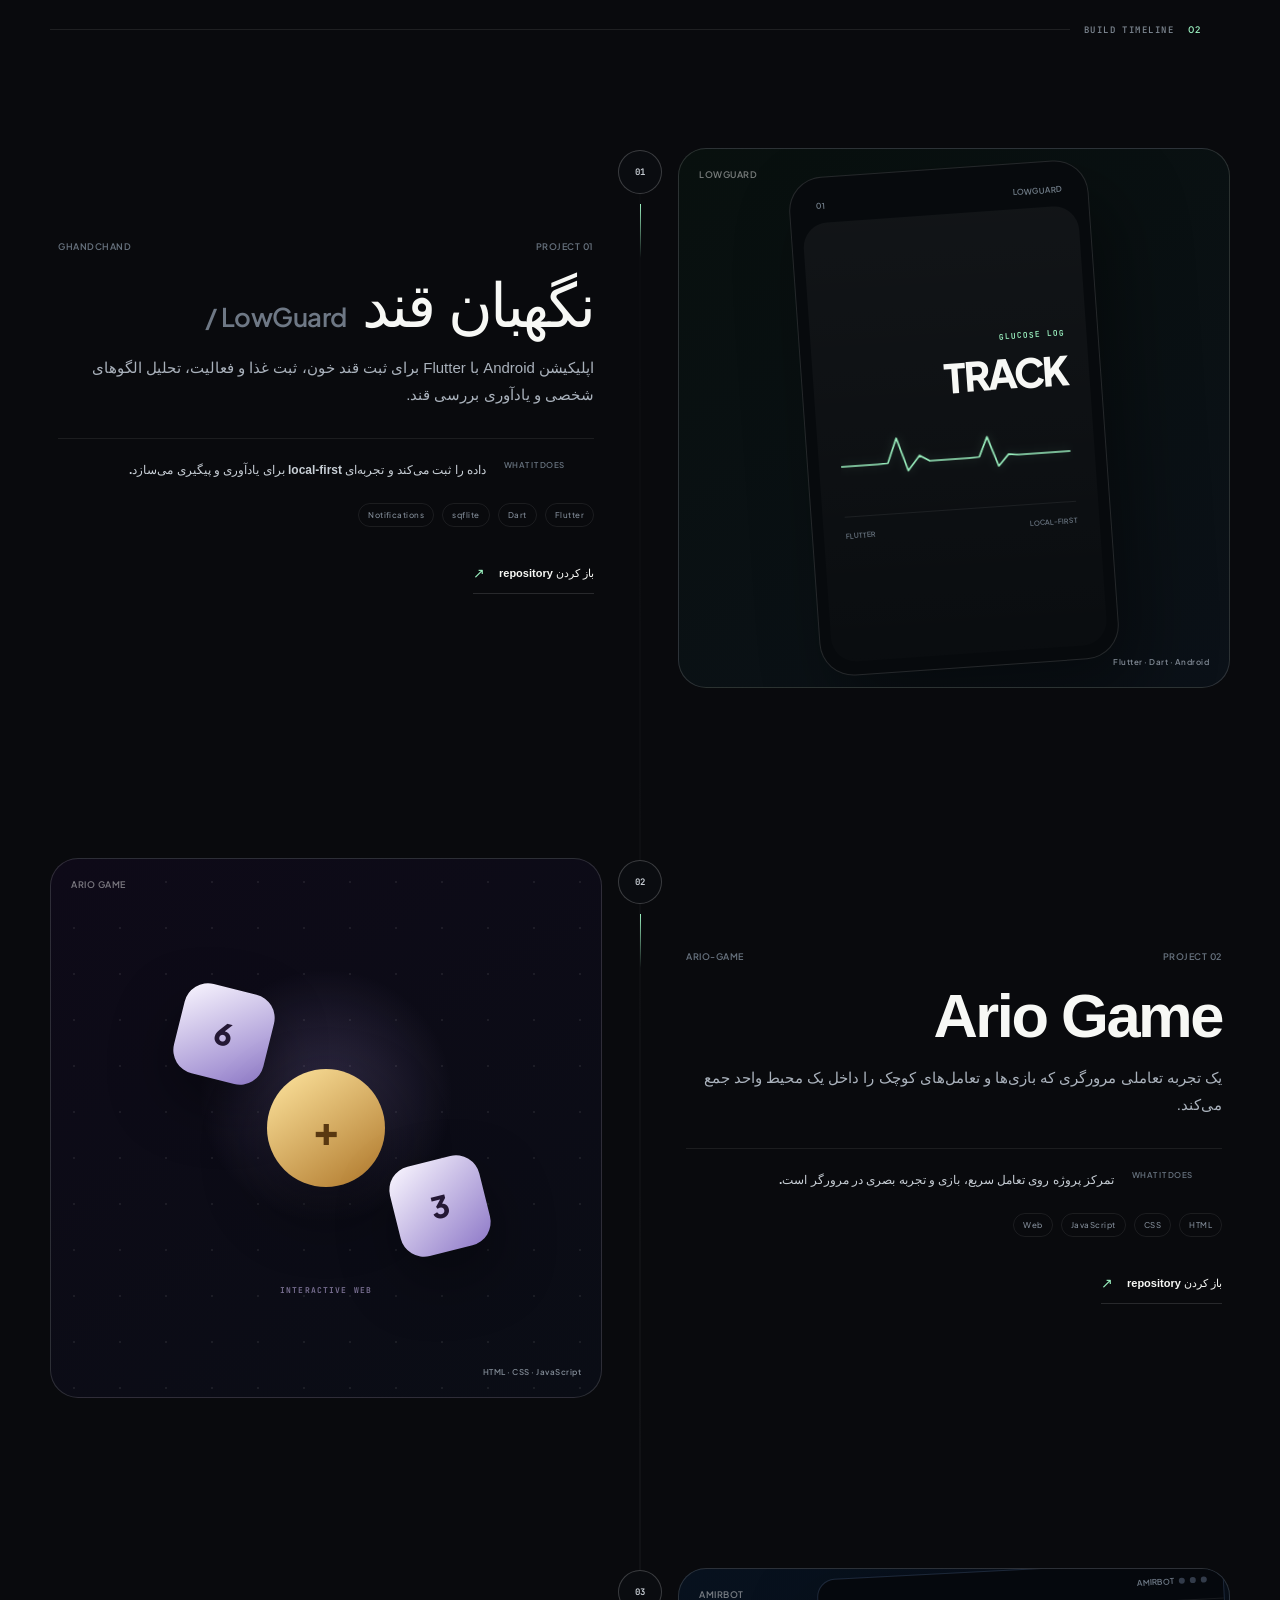
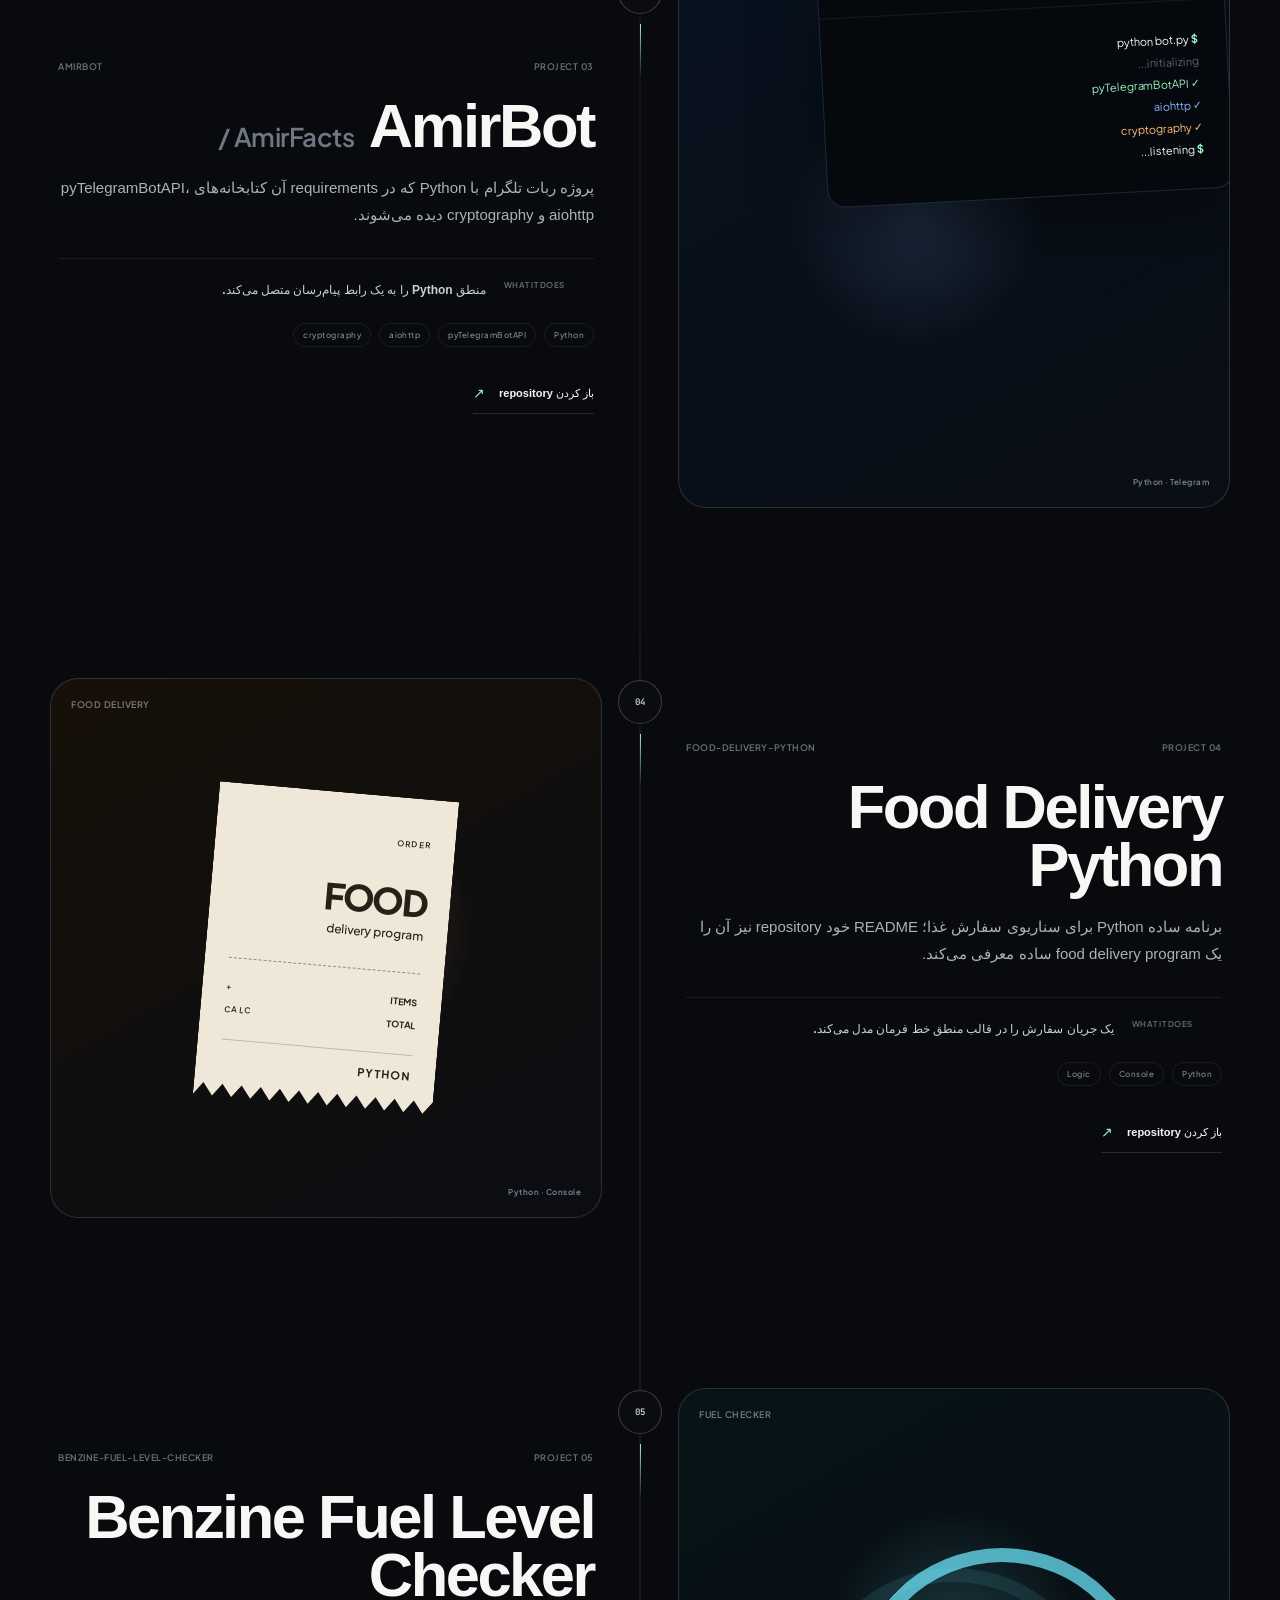
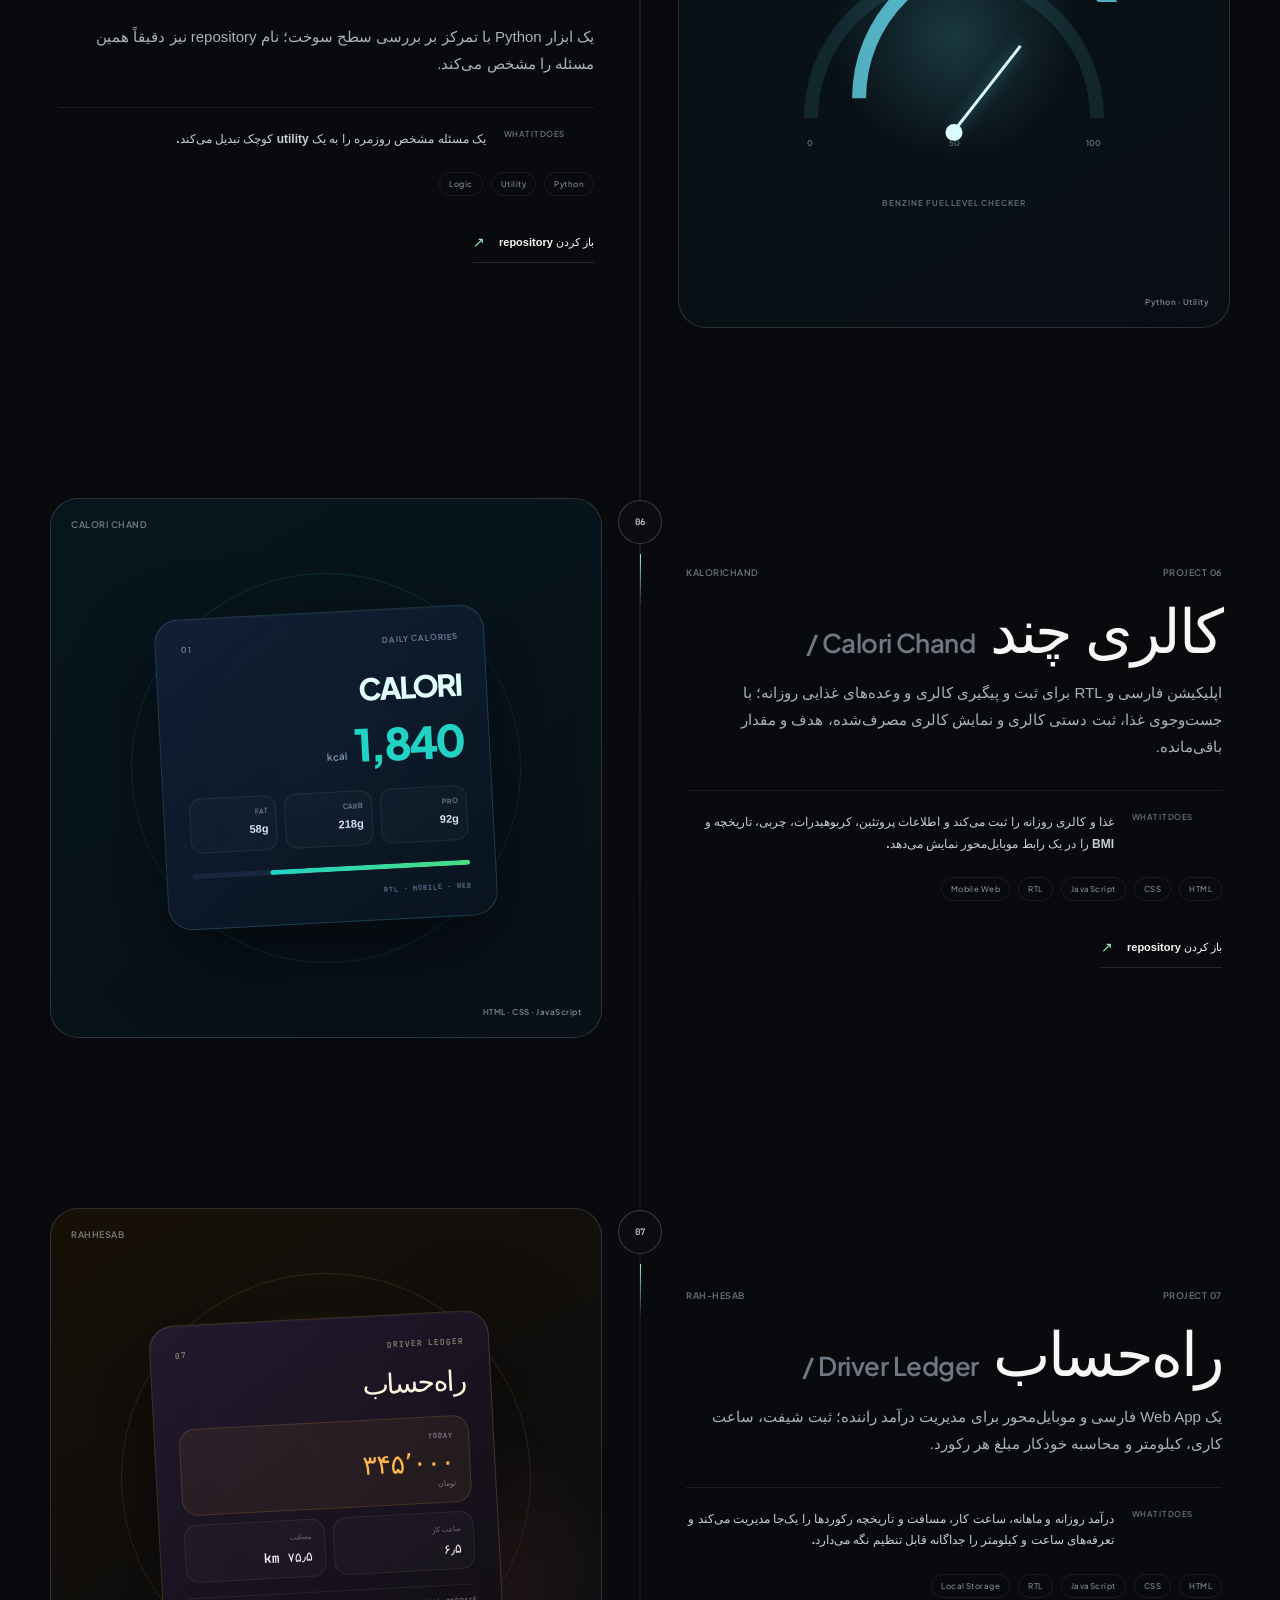
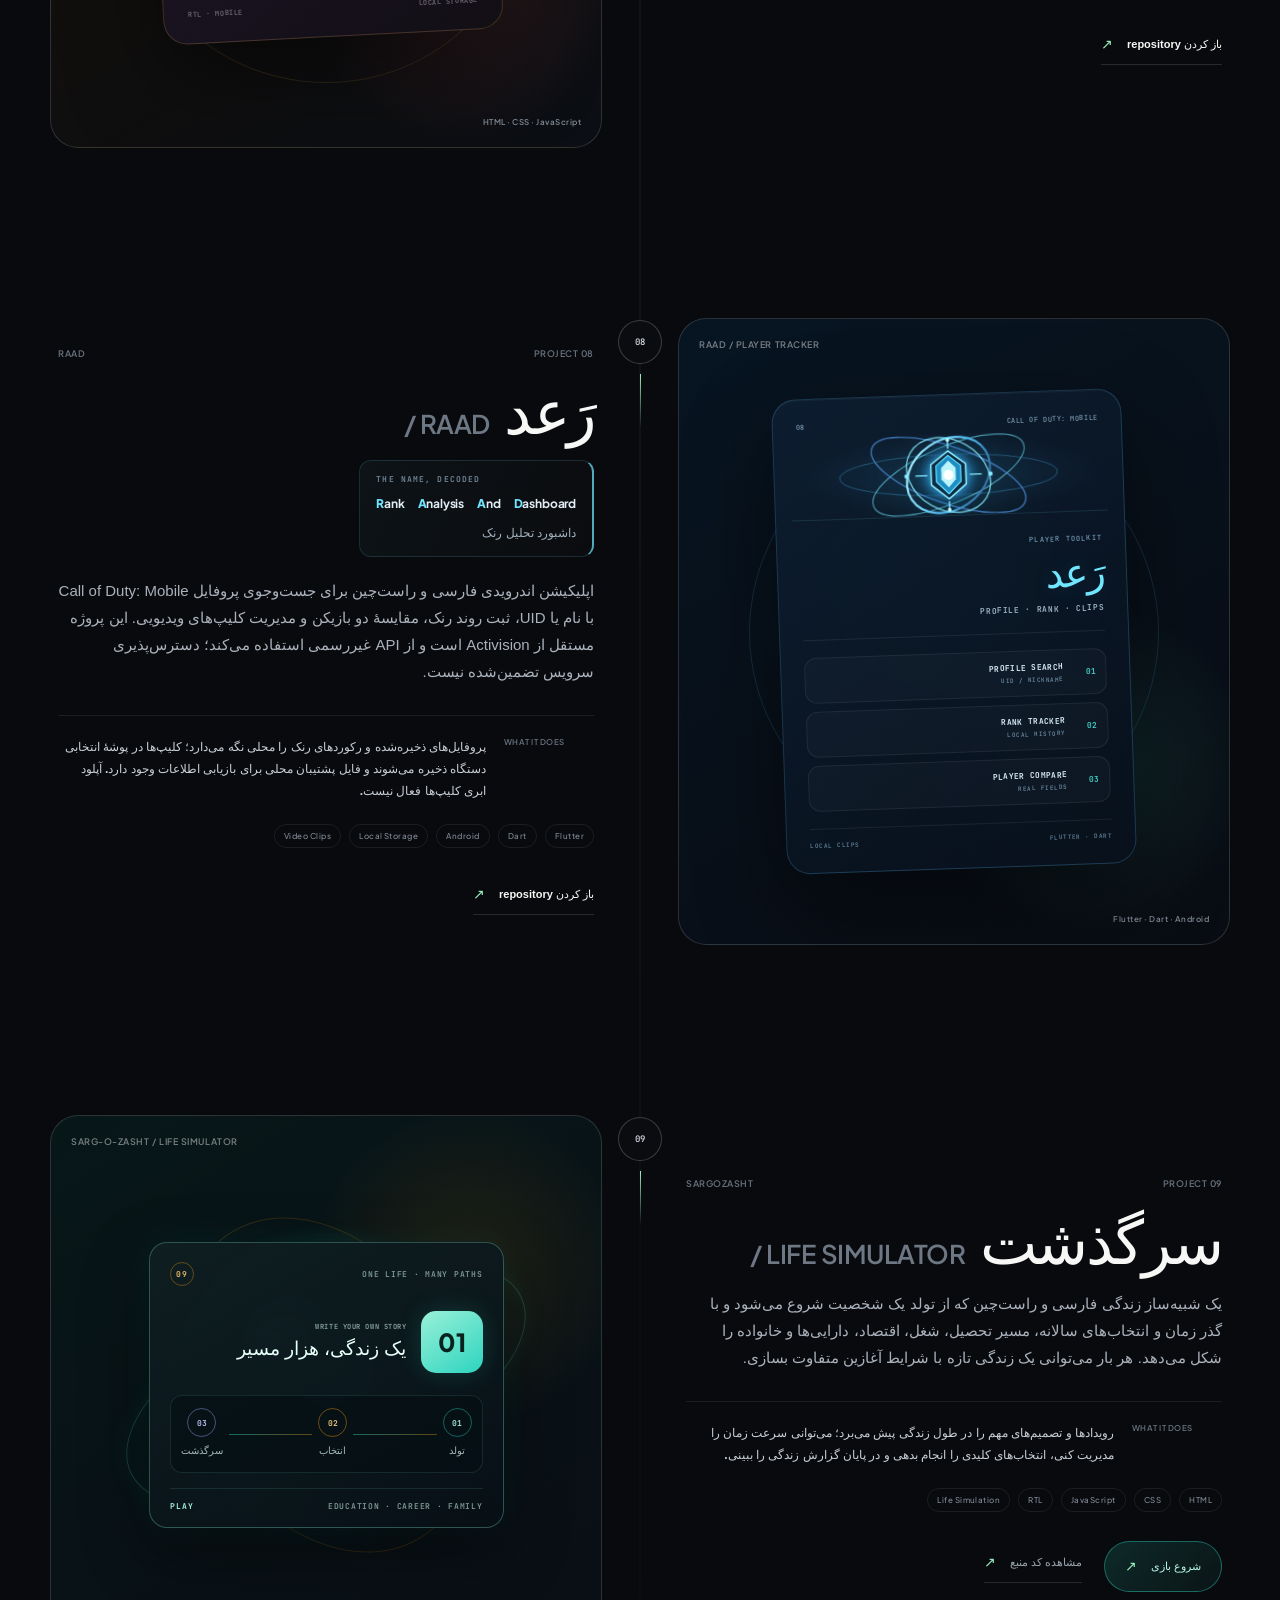
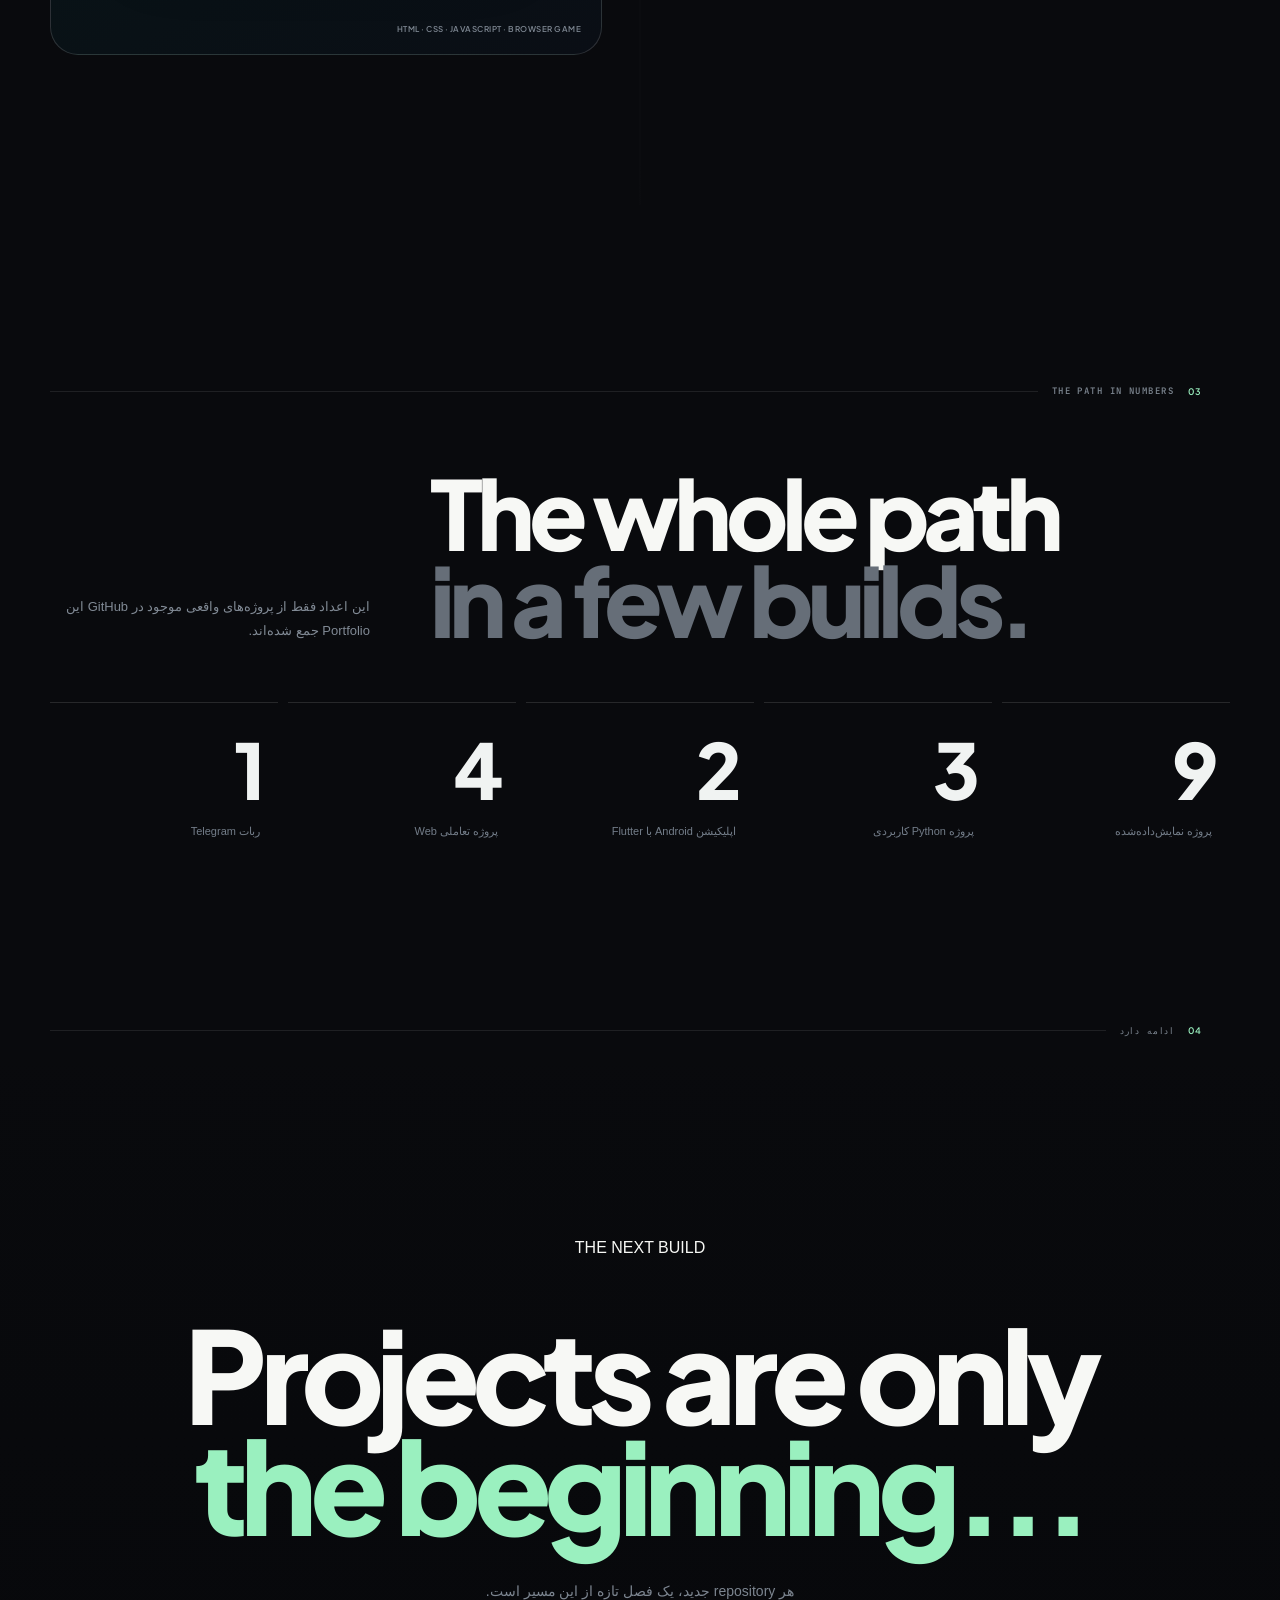
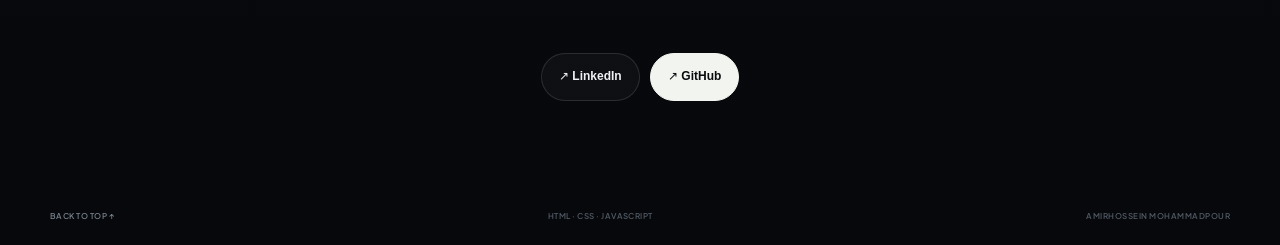
==== commit 718c7518: "Restore original Sargozasht portfolio artwork" ====
--- a/index.html
+++ b/index.html
@@ -354,8 +354,30 @@
         <div class="timeline-marker"><span>09</span><i></i></div>
         <div class="timeline-visual visual-sargozasht">
           <div class="visual-label">SARG-O-ZASHT / LIFE SIMULATOR</div>
-          <img class="sargozasht-cover" src="./assets/sargozasht-cover.webp" alt="تصویر اختصاصی بازی سرگذشت؛ شخصیتی که به چشم‌اندازی گسترده و مسیرهای پیش روی زندگی نگاه می‌کند" loading="lazy" decoding="async">
-          <div class="sargozasht-image-shade" aria-hidden="true"></div>
+          <div class="sargozasht-stage" aria-label="نمای گرافیکی شبیه‌ساز زندگی سرگذشت">
+            <div class="sargozasht-orbit sargozasht-orbit-wide"></div>
+            <div class="sargozasht-orbit sargozasht-orbit-tight"></div>
+            <div class="sargozasht-globe">
+              <span class="sargozasht-globe-latitude"></span>
+              <span class="sargozasht-globe-longitude"></span>
+              <span class="sargozasht-globe-core"></span>
+            </div>
+            <div class="sargozasht-life-card">
+              <div class="sargozasht-card-top"><span>ONE LIFE · MANY PATHS</span><span>09</span></div>
+              <div class="sargozasht-card-main">
+                <div class="sargozasht-generation">01</div>
+                <div><small>WRITE YOUR OWN STORY</small><strong>یک زندگی، هزار مسیر</strong></div>
+              </div>
+              <div class="sargozasht-milestones">
+                <div><i>01</i><span>تولد</span></div>
+                <b></b>
+                <div><i>02</i><span>انتخاب</span></div>
+                <b></b>
+                <div><i>03</i><span>سرگذشت</span></div>
+              </div>
+              <div class="sargozasht-card-foot"><span>EDUCATION · CAREER · FAMILY</span><strong>PLAY</strong></div>
+            </div>
+          </div>
           <div class="visual-caption">HTML · CSS · JAVASCRIPT · BROWSER GAME</div>
         </div>
         <div class="timeline-copy">
--- a/styles.css
+++ b/styles.css
@@ -443,41 +443,54 @@
 }
 
 
-/* SARG-O-ZASHT: use one real cover image instead of layered CSS artwork. */
+/* SARG-O-ZASHT PORTFOLIO VISUAL */
 .visual-sargozasht {
-  isolation: isolate;
-  position: relative;
-  min-height: 540px;
-  overflow: hidden;
-  background: #07131a;
-}
-.sargozasht-cover {
-  position: absolute;
-  inset: 0;
-  z-index: 0;
-  display: block;
-  width: 100%;
-  height: 100%;
-  max-width: none;
-  object-fit: cover;
-  object-position: center 48%;
-}
-.sargozasht-image-shade {
-  position: absolute;
-  inset: 0;
-  z-index: 1;
-  pointer-events: none;
-  background: linear-gradient(180deg, rgba(3, 9, 14, .12), transparent 28%, transparent 72%, rgba(3, 9, 14, .48));
-}
-.visual-sargozasht .visual-label,
-.visual-sargozasht .visual-caption {
-  z-index: 2;
-  text-shadow: 0 2px 12px rgba(0,0,0,.75);
-}
-@media (max-width: 900px) {
-  .visual-sargozasht { min-height: 500px; }
-}
-@media (max-width: 560px) {
-  .visual-sargozasht { min-height: 430px; }
-  .sargozasht-cover { object-position: center 46%; }
-}
+  isolation:isolate;
+  min-height:540px;
+  background:radial-gradient(circle at 50% 46%,rgba(45,212,191,.20),transparent 35%),radial-gradient(circle at 76% 28%,rgba(245,158,11,.10),transparent 28%),linear-gradient(150deg,#071718,#0a0e15);
+}
+.sargozasht-stage { position:absolute; inset:0; display:grid; place-items:center; overflow:hidden; padding:48px 20px; }
+.sargozasht-orbit { position:absolute; left:50%; top:50%; border:1px solid rgba(91,230,211,.22); border-radius:50%; transform:translate(-50%,-50%) rotate(-24deg); pointer-events:none; }
+.sargozasht-orbit-wide { width:min(78%,460px); height:190px; box-shadow:0 0 28px rgba(45,212,191,.06),inset 0 0 24px rgba(45,212,191,.04); animation:sargozashtOrbit 26s linear infinite; }
+.sargozasht-orbit-tight { width:min(66%,360px); height:260px; border-color:rgba(245,158,11,.16); transform:translate(-50%,-50%) rotate(58deg); }
+.sargozasht-globe { position:absolute; left:50%; top:50%; width:250px; height:250px; border-radius:50%; transform:translate(-50%,-50%); border:1px solid rgba(91,230,211,.30); background:radial-gradient(circle at 34% 28%,rgba(145,255,231,.24),transparent 19%),radial-gradient(circle at 50% 50%,rgba(22,107,104,.22),rgba(5,25,31,.72) 68%,rgba(3,12,20,.92)); box-shadow:0 0 55px rgba(45,212,191,.13),inset -22px -18px 45px rgba(0,0,0,.43); opacity:.92; }
+.sargozasht-globe-latitude,.sargozasht-globe-longitude { position:absolute; inset:22px 0; border:1px solid rgba(111,239,220,.19); border-radius:50%; }
+.sargozasht-globe-latitude { transform:rotate(-28deg); }
+.sargozasht-globe-longitude { inset:0 68px; transform:rotate(24deg); }
+.sargozasht-globe-core { position:absolute; width:9px; height:9px; left:25%; top:29%; border-radius:50%; background:#d8fff4; box-shadow:0 0 18px 5px rgba(119,255,221,.7); }
+.sargozasht-life-card { position:relative; z-index:2; width:min(100%,355px); padding:19px 20px 16px; border:1px solid rgba(131,226,207,.30); border-radius:18px; background:linear-gradient(150deg,rgba(15,31,34,.96),rgba(8,16,23,.96)); box-shadow:0 22px 65px rgba(0,0,0,.48),0 0 35px rgba(45,212,191,.08); backdrop-filter:blur(12px); }
+.sargozasht-card-top,.sargozasht-card-foot { display:flex; align-items:center; justify-content:space-between; gap:10px; color:#809b9a; font:600 8px "JetBrains Mono",monospace; letter-spacing:.09em; }
+.sargozasht-card-top span:last-child { display:grid; place-items:center; width:24px; height:24px; border:1px solid rgba(245,158,11,.36); border-radius:50%; color:#f5c56b; }
+.sargozasht-card-main { display:flex; align-items:center; gap:14px; margin:25px 0 22px; }
+.sargozasht-generation { display:grid; place-items:center; flex:0 0 62px; height:62px; border-radius:15px; color:#08231f; background:linear-gradient(145deg,#9af0d8,#2dd4bf); font:800 25px "Plus Jakarta Sans",sans-serif; box-shadow:0 0 24px rgba(45,212,191,.18); }
+.sargozasht-card-main small { display:block; margin-bottom:5px; color:#8ba6a3; font:600 7px "JetBrains Mono",monospace; letter-spacing:.08em; }
+.sargozasht-card-main strong { display:block; color:#e6fff8; font-size:19px; line-height:1.4; }
+.sargozasht-milestones { display:flex; align-items:center; justify-content:space-between; gap:6px; padding:12px 10px; border:1px solid rgba(131,226,207,.12); border-radius:12px; background:rgba(4,15,20,.58); }
+.sargozasht-milestones div { display:grid; justify-items:center; gap:5px; }
+.sargozasht-milestones i { display:grid; place-items:center; width:29px; height:29px; border:1px solid rgba(45,212,191,.42); border-radius:50%; color:#a9f5e3; font:600 8px "JetBrains Mono",monospace; font-style:normal; }
+.sargozasht-milestones div:nth-of-type(2) i { border-color:rgba(245,158,11,.42); color:#f5cb80; }
+.sargozasht-milestones div:nth-of-type(3) i { border-color:rgba(157,174,255,.42); color:#c0caff; }
+.sargozasht-milestones span { color:#a4b9b5; font-size:10px; }
+.sargozasht-milestones > b { flex:1; height:1px; min-width:12px; background:linear-gradient(90deg,rgba(45,212,191,.45),rgba(245,158,11,.38)); }
+.sargozasht-card-foot { margin-top:15px; padding-top:12px; border-top:1px solid rgba(131,226,207,.12); }
+.sargozasht-card-foot strong { color:#a5f4df; font:700 8px "JetBrains Mono",monospace; letter-spacing:.15em; }
+.sargozasht-actions { display:flex; align-items:center; flex-wrap:wrap; gap:12px 22px; margin-top:4px; }
+.sargozasht-actions .item-link { margin-top:25px; }
+.sargozasht-play { padding:12px 20px; border:1px solid rgba(45,212,191,.42); border-radius:999px; background:linear-gradient(135deg,rgba(45,212,191,.16),rgba(45,212,191,.05)); color:#b6f7e7; transition:transform .25s,border-color .25s,background .25s; }
+.sargozasht-play:hover { border-color:rgba(45,212,191,.82); background:linear-gradient(135deg,rgba(45,212,191,.25),rgba(45,212,191,.09)); }
+.sargozasht-source { color:#9aa5ae; }
+@keyframes sargozashtOrbit { from { transform:translate(-50%,-50%) rotate(-24deg); } to { transform:translate(-50%,-50%) rotate(336deg); } }
+@media (max-width:900px) { .visual-sargozasht { min-height:500px; } }
+@media (max-width:560px) {
+  .visual-sargozasht { min-height:430px; }
+  .sargozasht-stage { padding:38px 12px; }
+  .sargozasht-globe { width:220px; height:220px; }
+  .sargozasht-life-card { padding:16px 14px 14px; }
+  .sargozasht-card-main { margin:20px 0 17px; }
+  .sargozasht-generation { flex-basis:55px; height:55px; }
+  .sargozasht-card-main strong { font-size:16px; }
+  .sargozasht-milestones span { font-size:9px; }
+  .sargozasht-actions { gap:8px 16px; }
+  .sargozasht-actions .item-link { margin-top:20px; }
+}
+@media (prefers-reduced-motion:reduce) { .sargozasht-orbit-wide { animation:none; } }
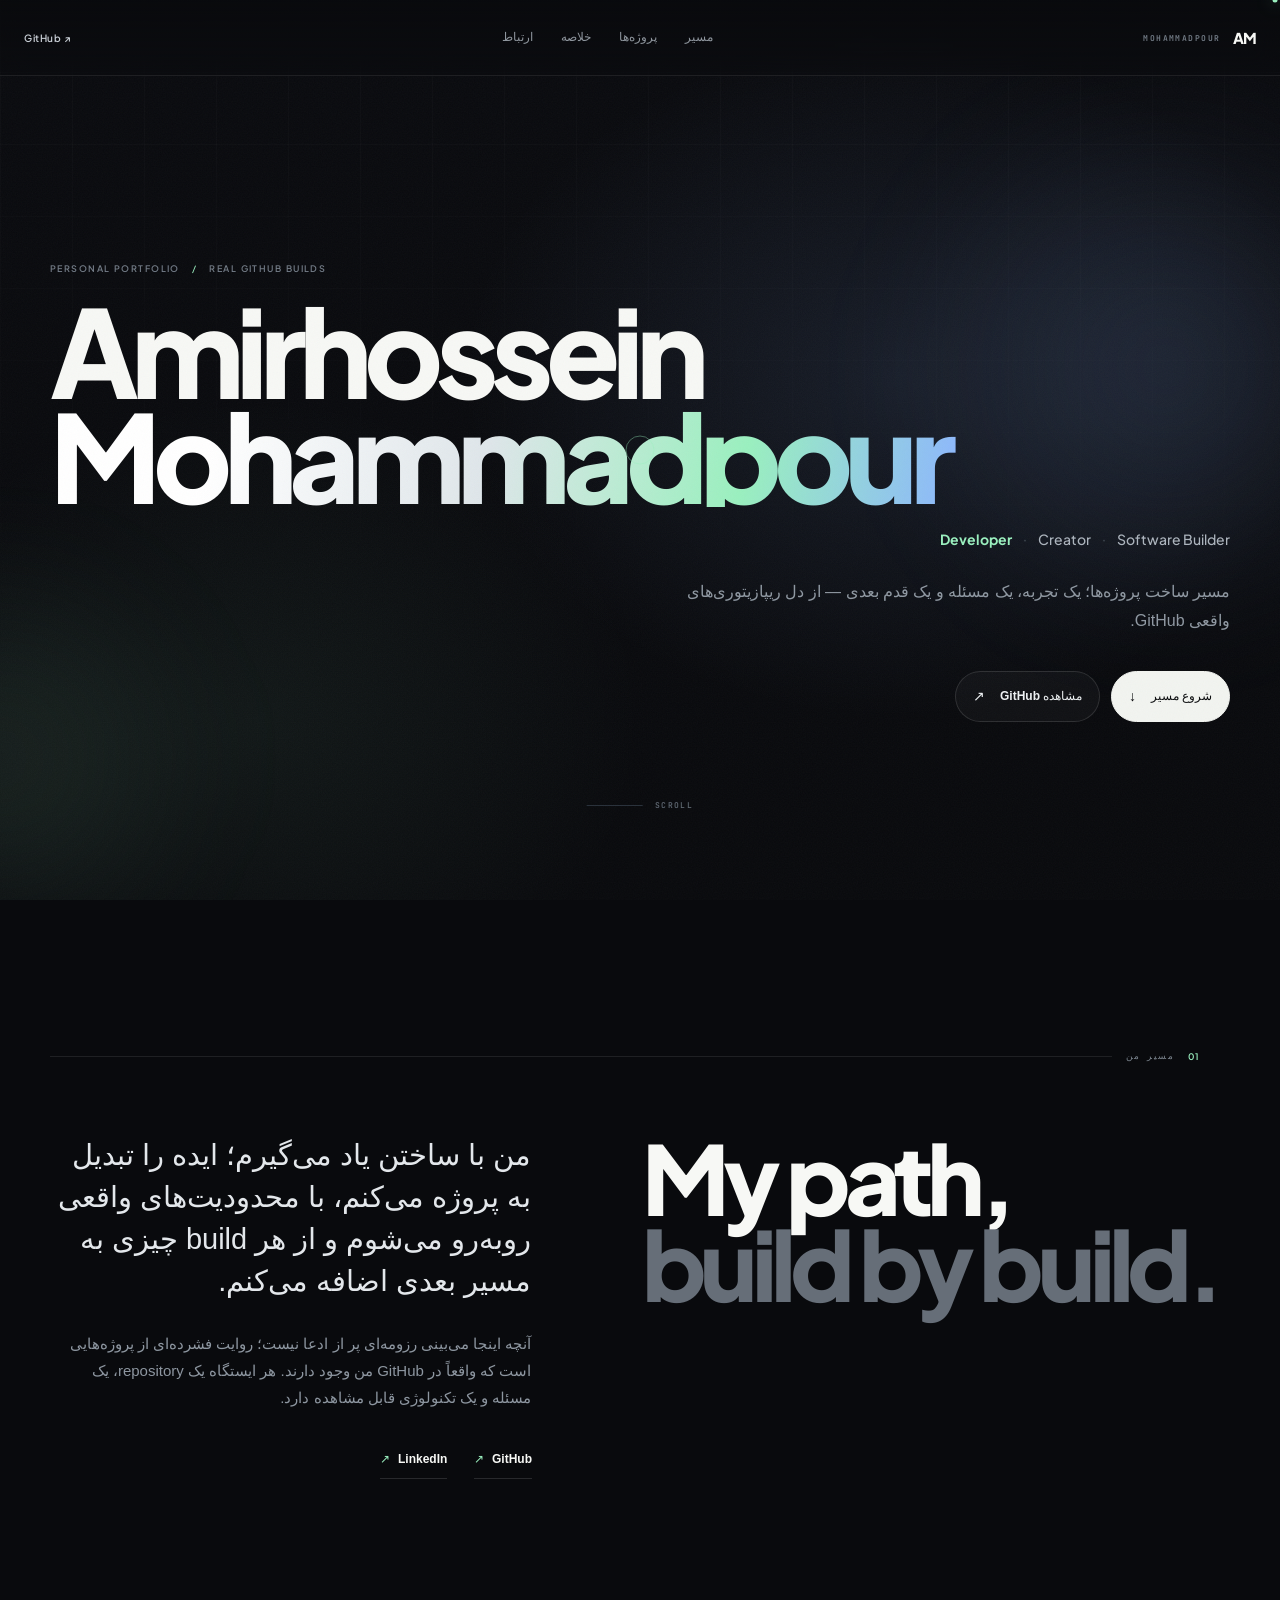
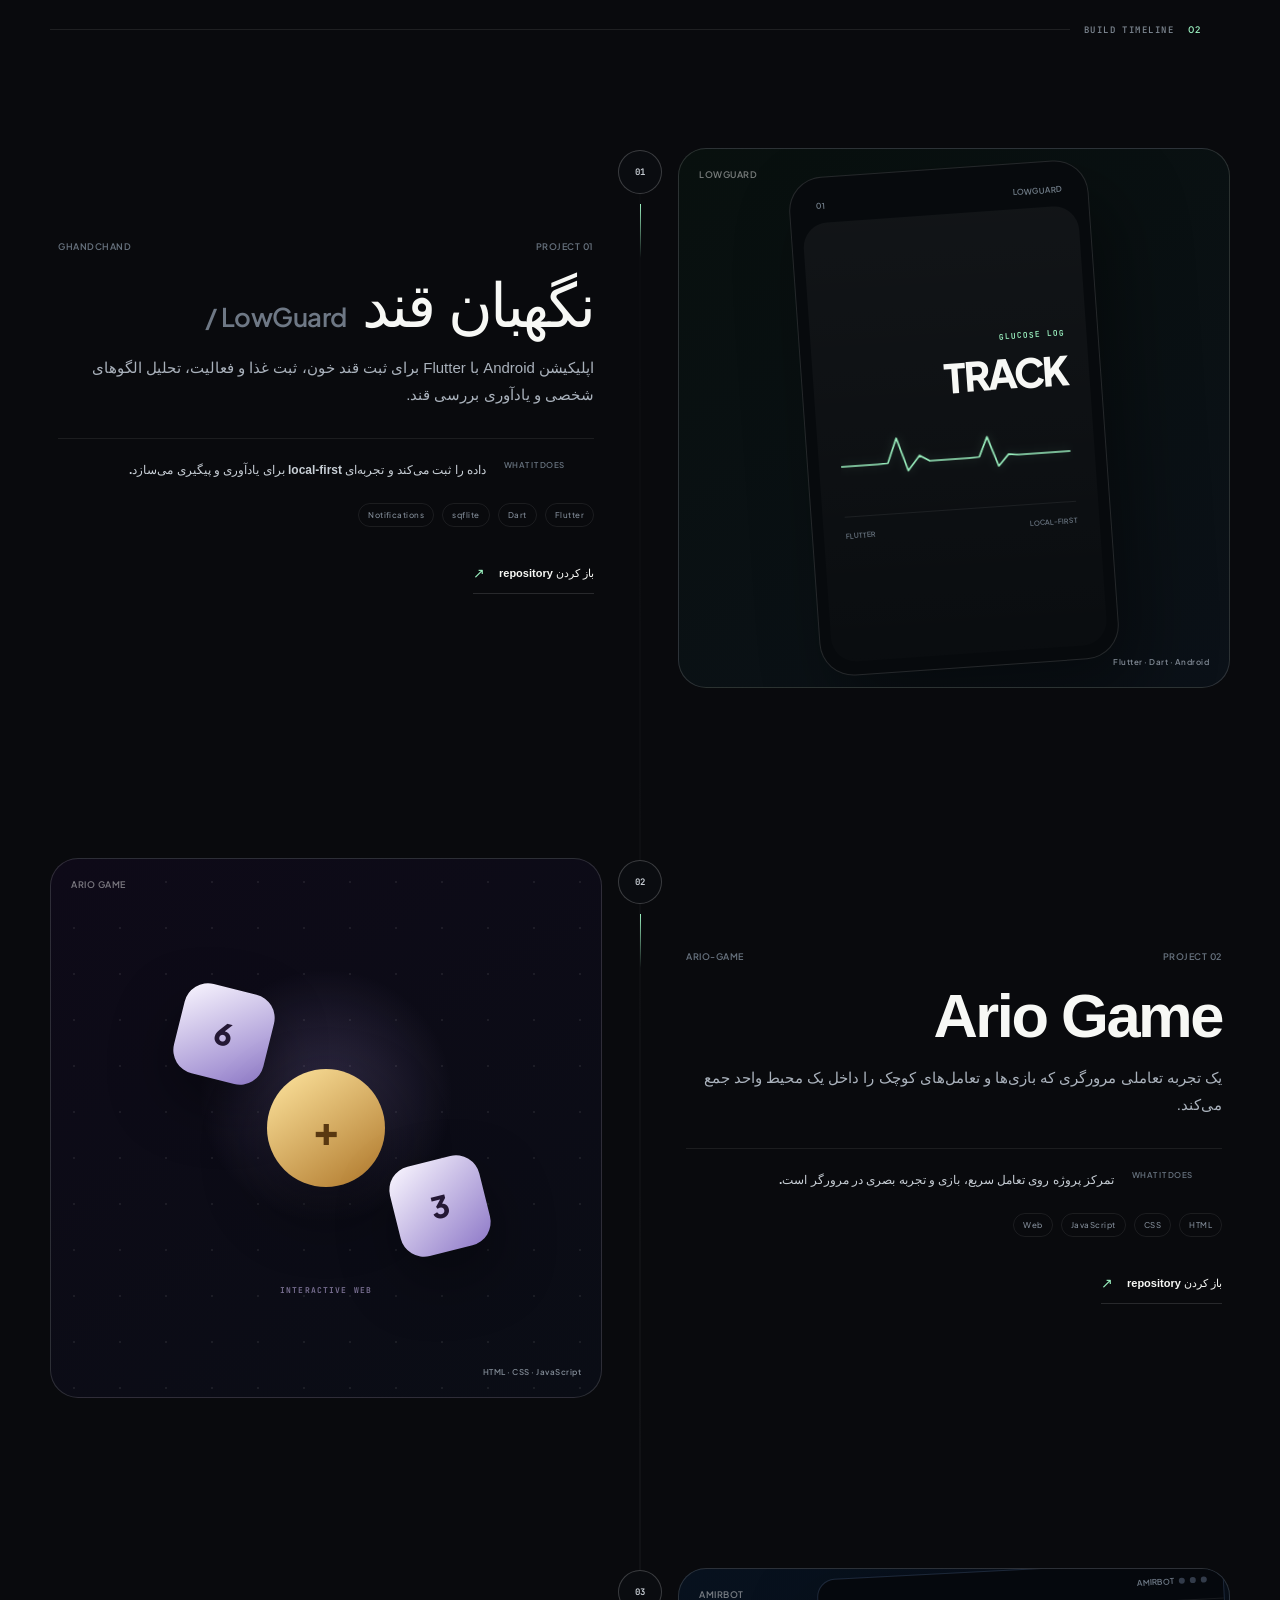
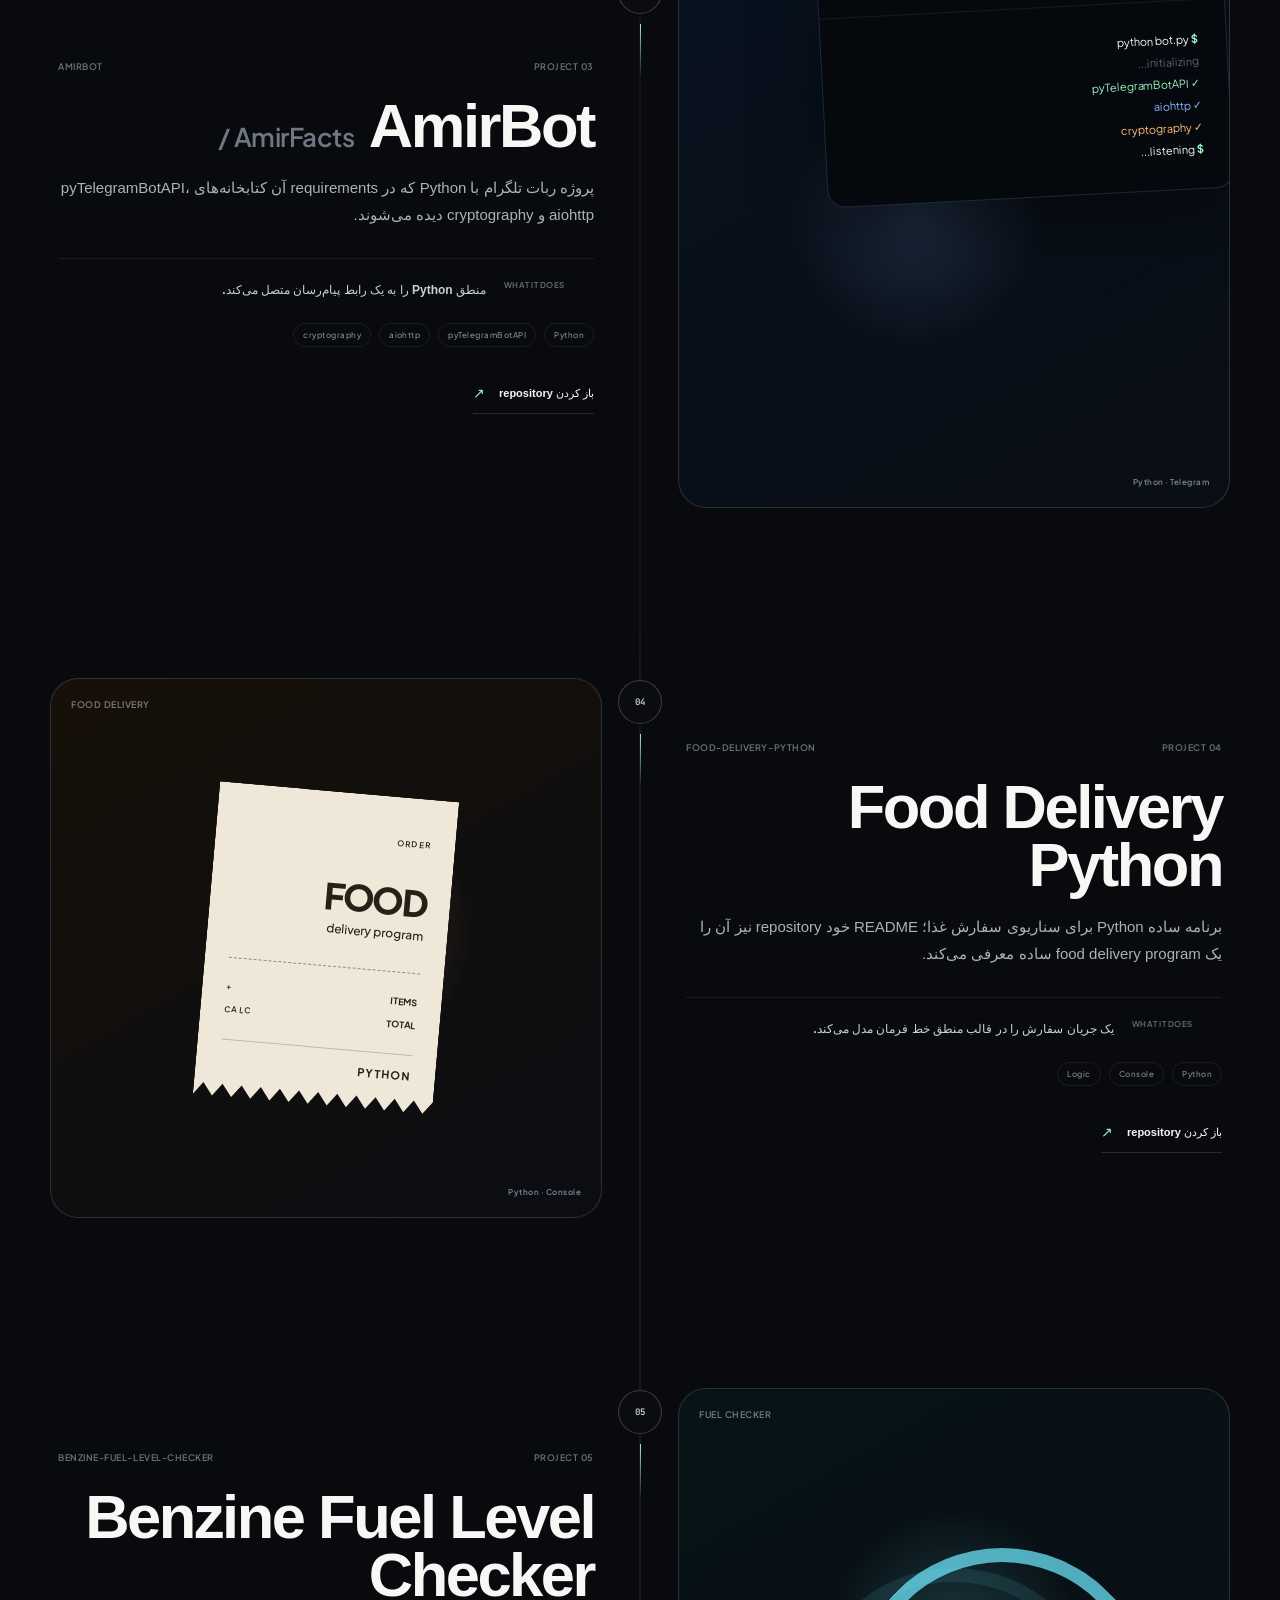
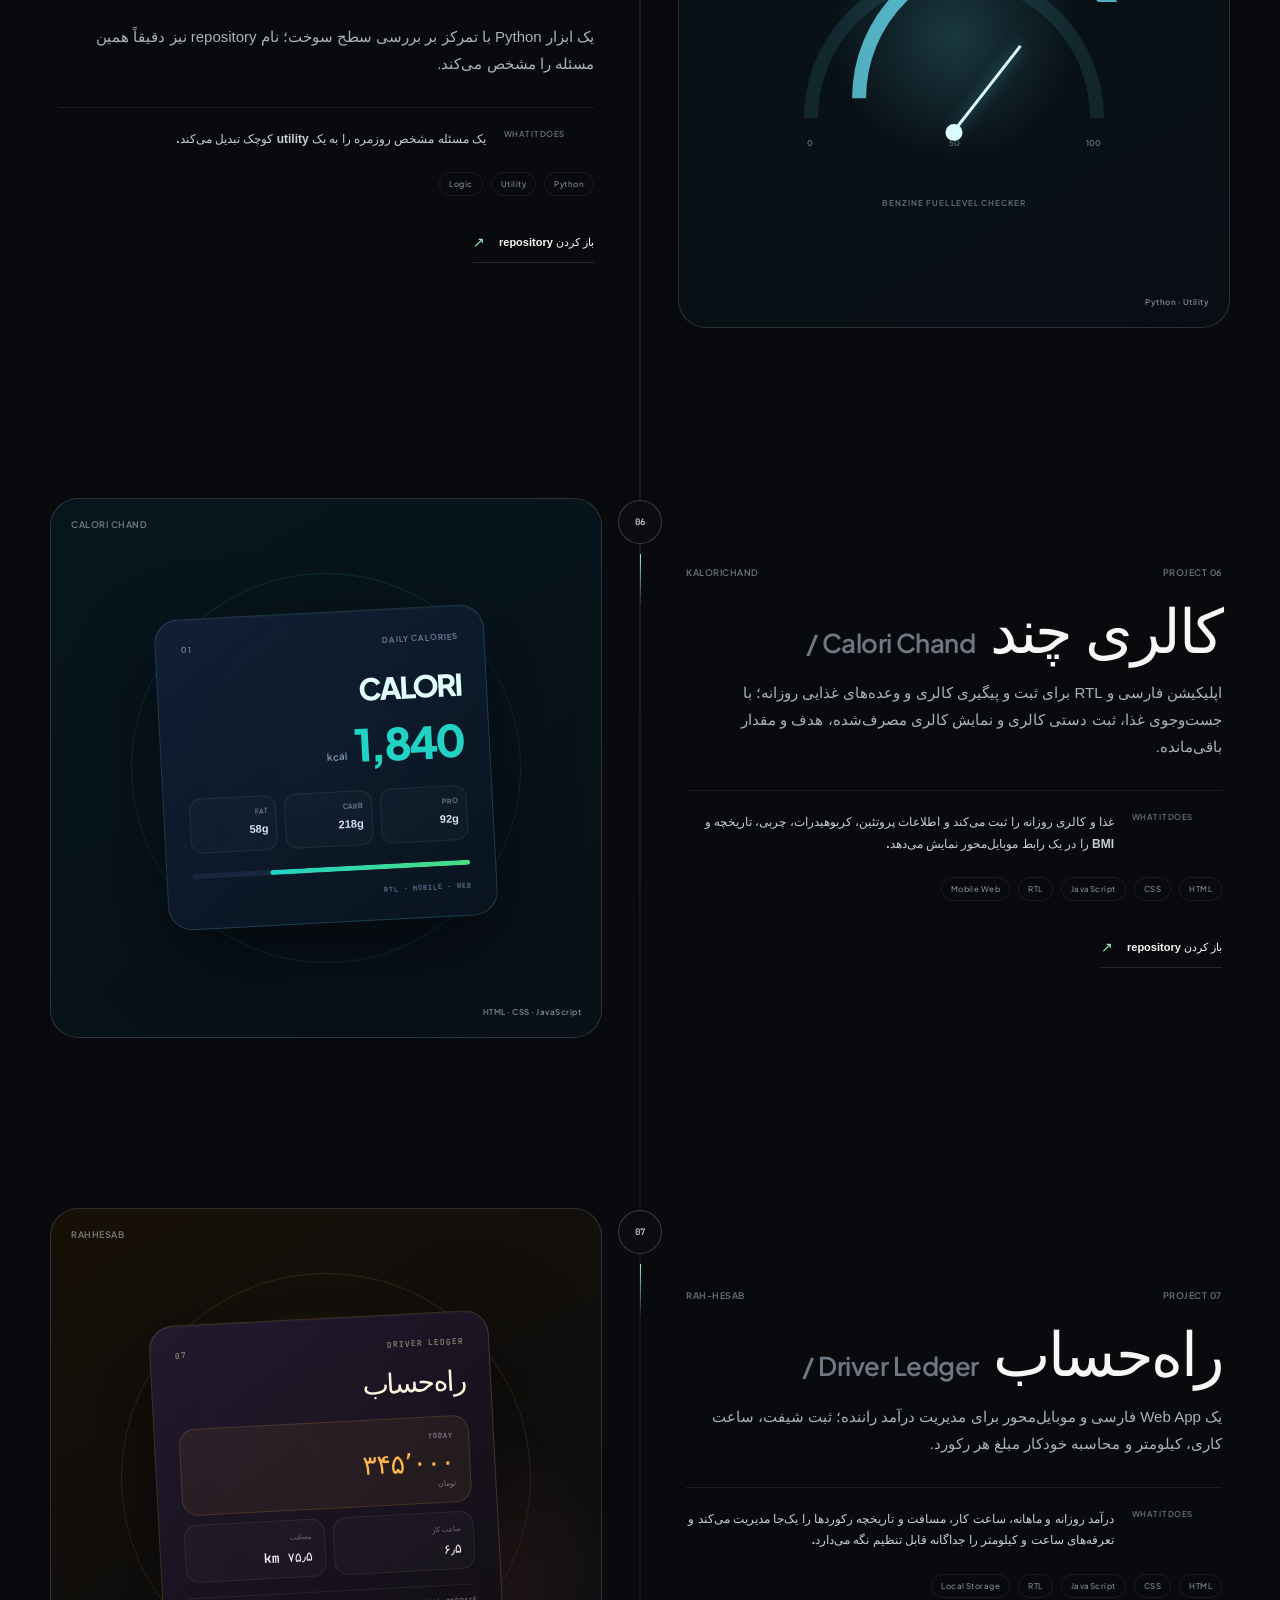
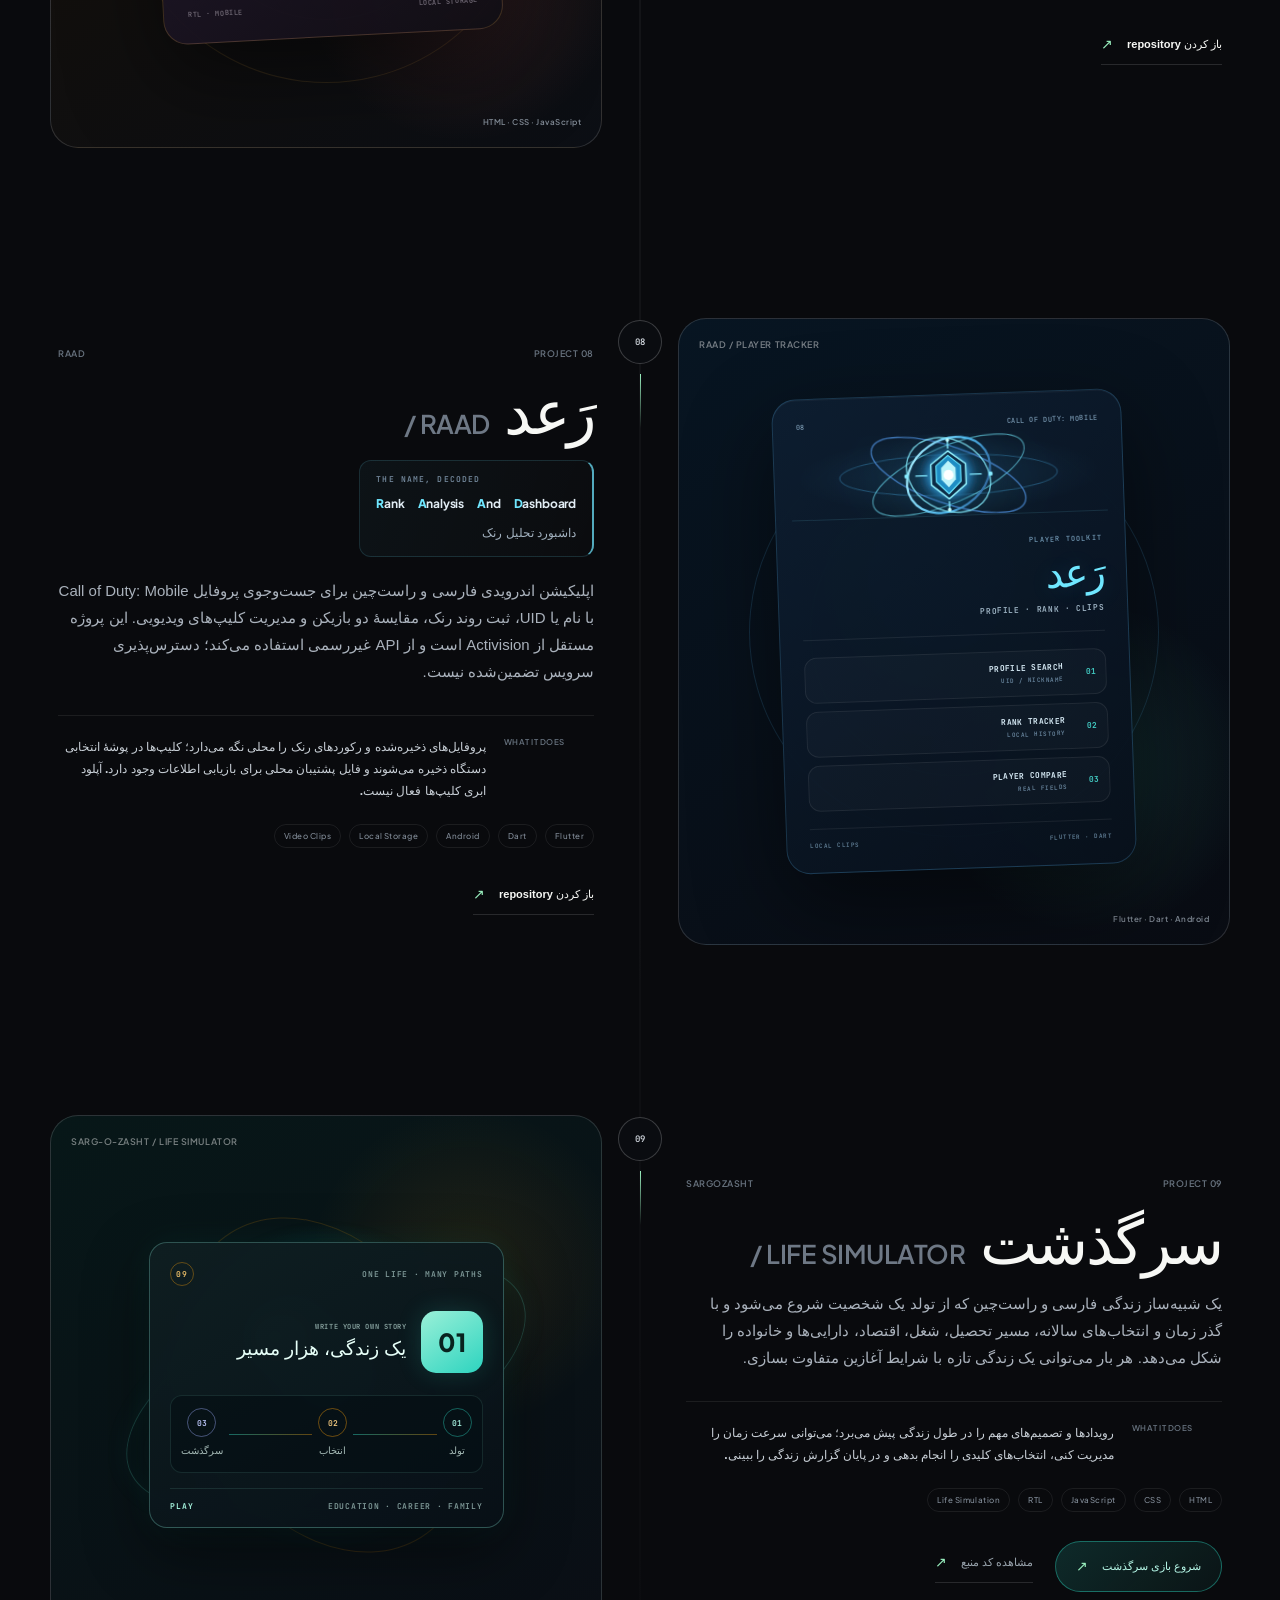
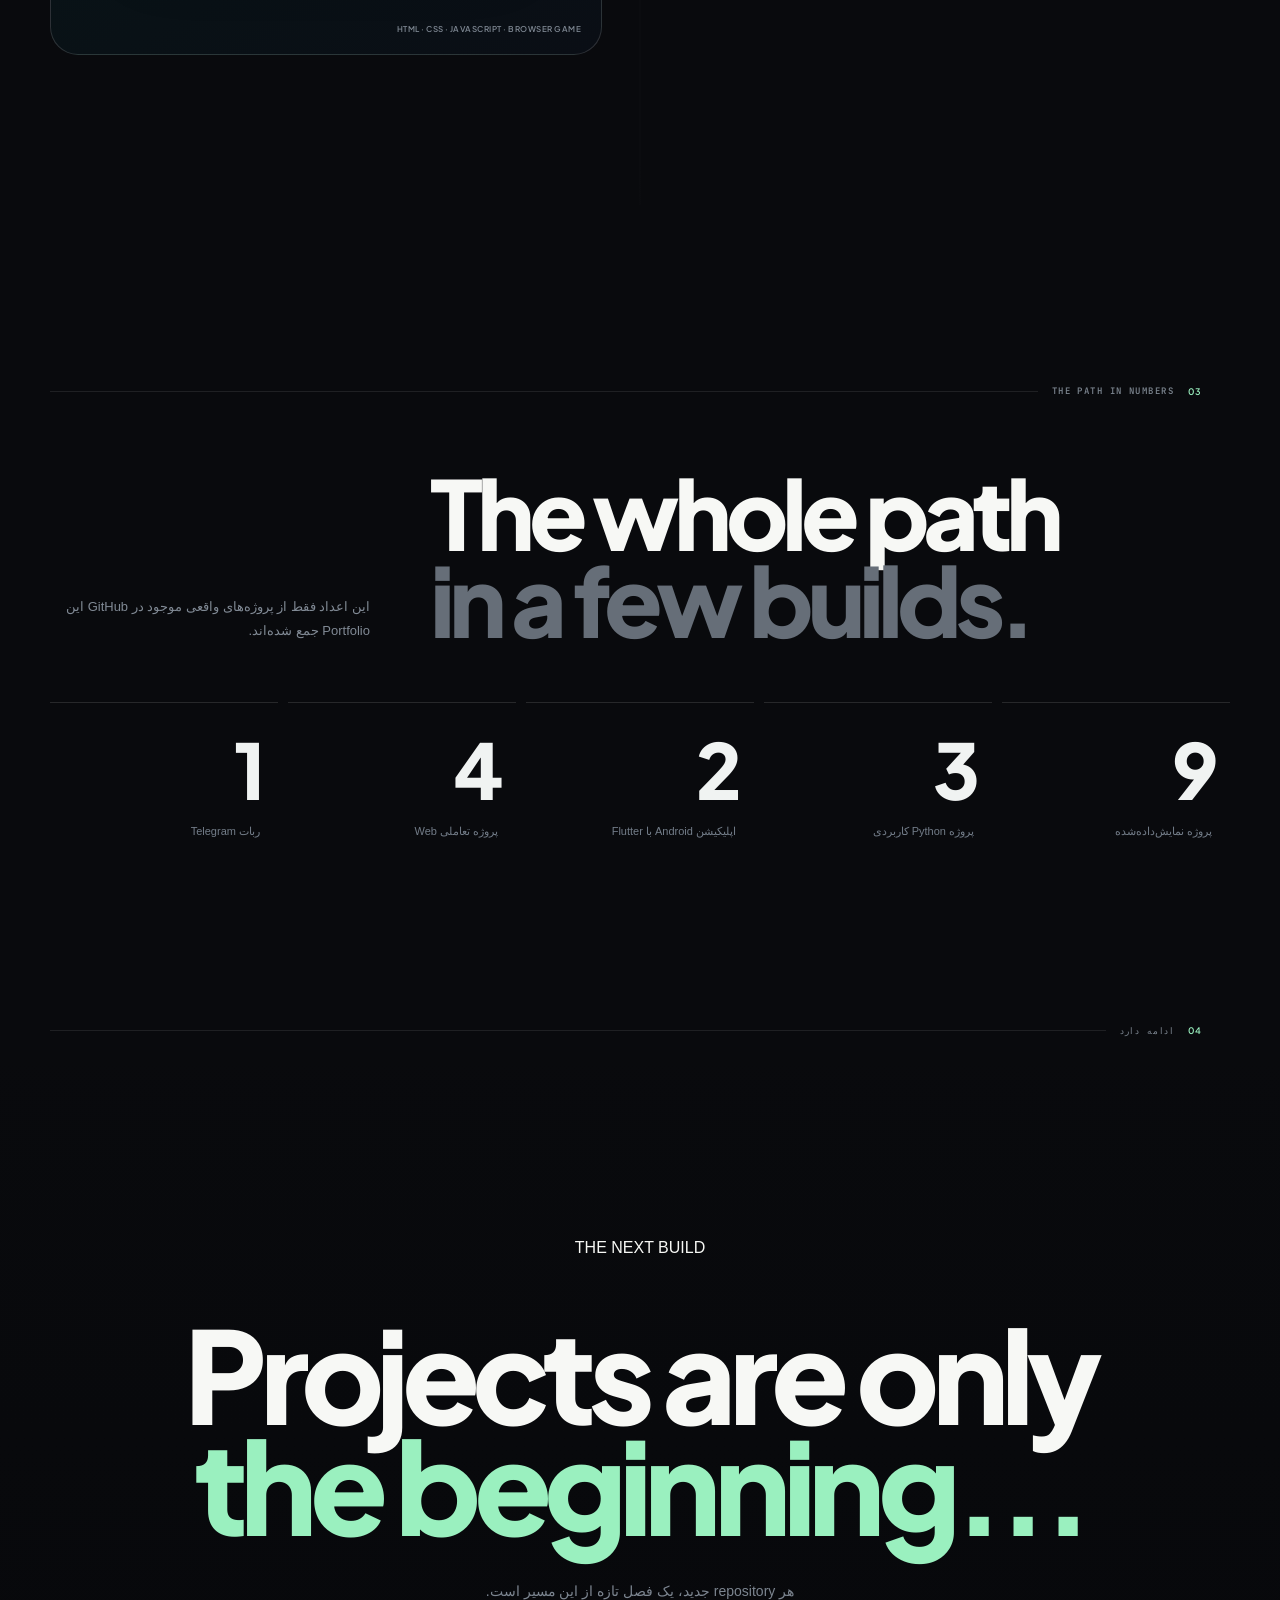
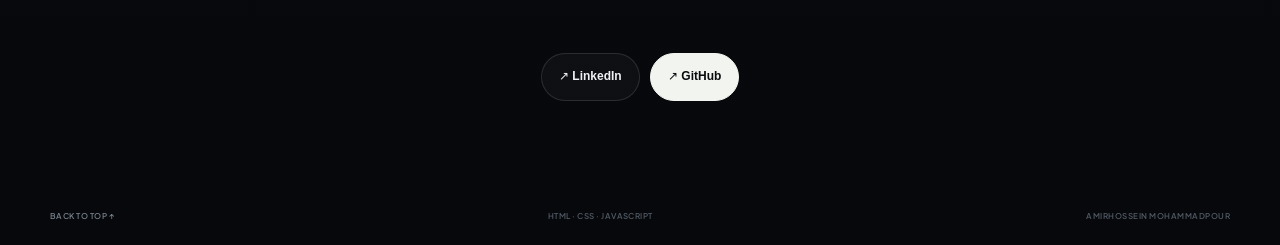
==== commit 29ed395f: "Link portfolio Sargozasht card to live game" ====
--- a/index.html
+++ b/index.html
@@ -387,7 +387,7 @@
           <div class="why"><span>WHAT IT DOES</span><b>رویدادها و تصمیم‌های مهم را در طول زندگی پیش می‌برد؛ می‌توانی سرعت زمان را مدیریت کنی، انتخاب‌های کلیدی را انجام بدهی و در پایان گزارش زندگی را ببینی.</b></div>
           <div class="tags"><span>HTML</span><span>CSS</span><span>JavaScript</span><span>RTL</span><span>Life Simulation</span></div>
           <div class="sargozasht-actions">
-            <a class="item-link sargozasht-play magnetic" href="./sargozasht/" target="_blank" rel="noopener noreferrer">شروع بازی <b>↗</b></a>
+            <a class="item-link sargozasht-play magnetic" href="https://amirho33ein7.github.io/sargozasht/" target="_blank" rel="noopener noreferrer" aria-label="شروع بازی سرگذشت، شبیه‌ساز زندگی آنلاین فارسی">شروع بازی سرگذشت <b>↗</b></a>
             <a class="item-link sargozasht-source magnetic" href="https://github.com/Amirho33ein7/sargozasht" target="_blank" rel="noopener noreferrer">مشاهده کد منبع <b>↗</b></a>
           </div>
         </div>
